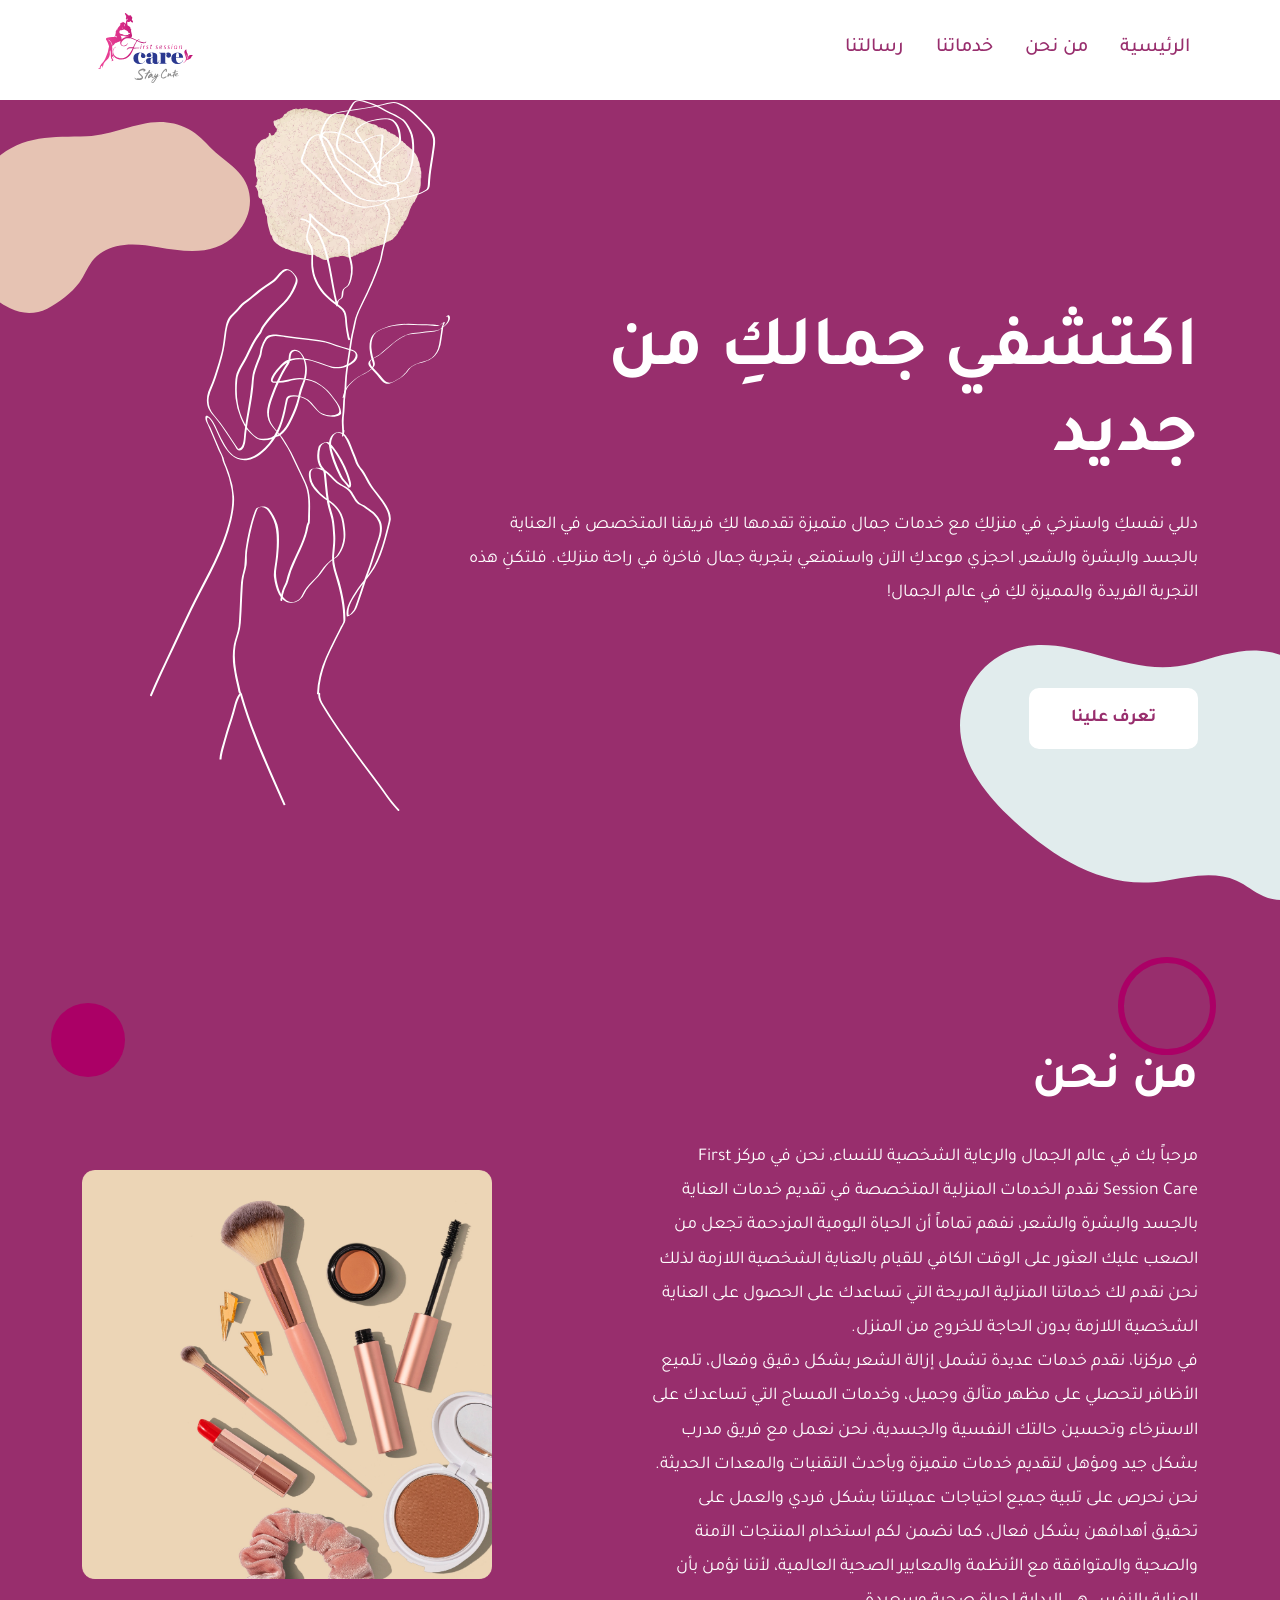
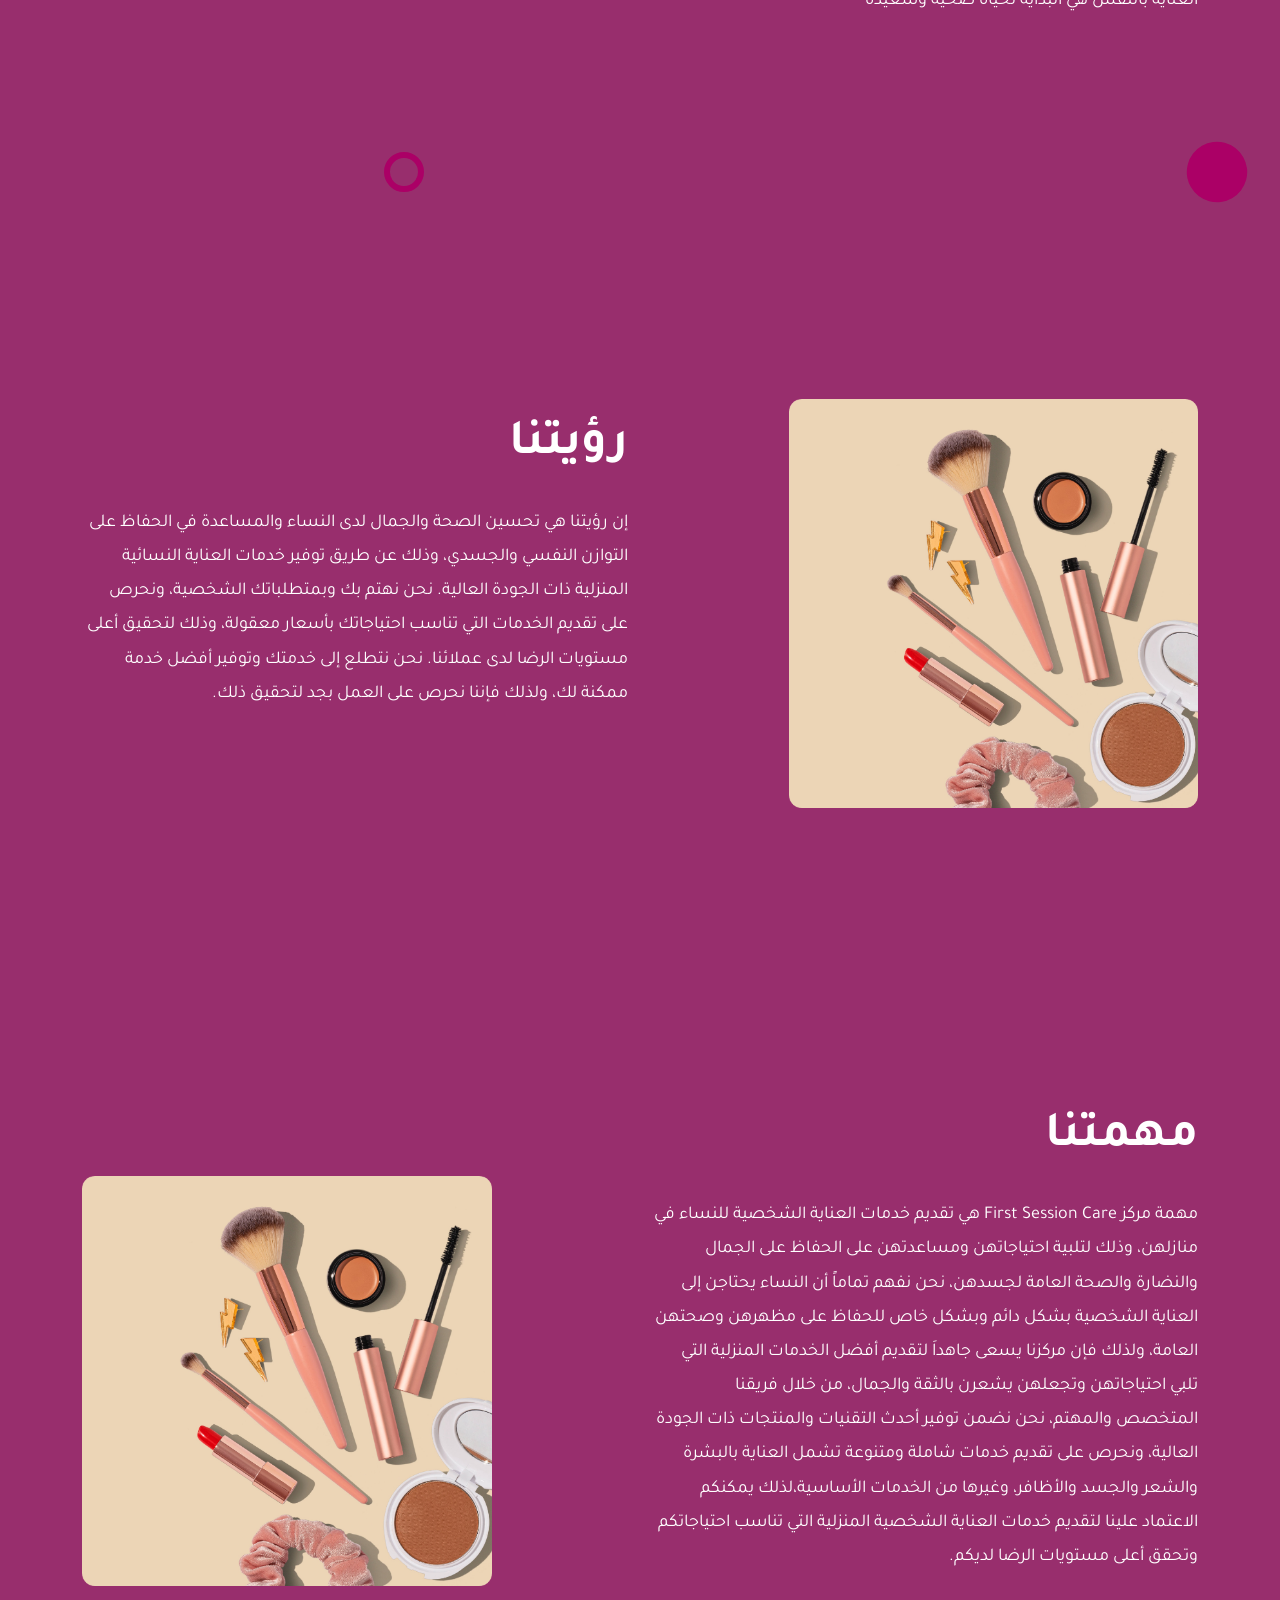
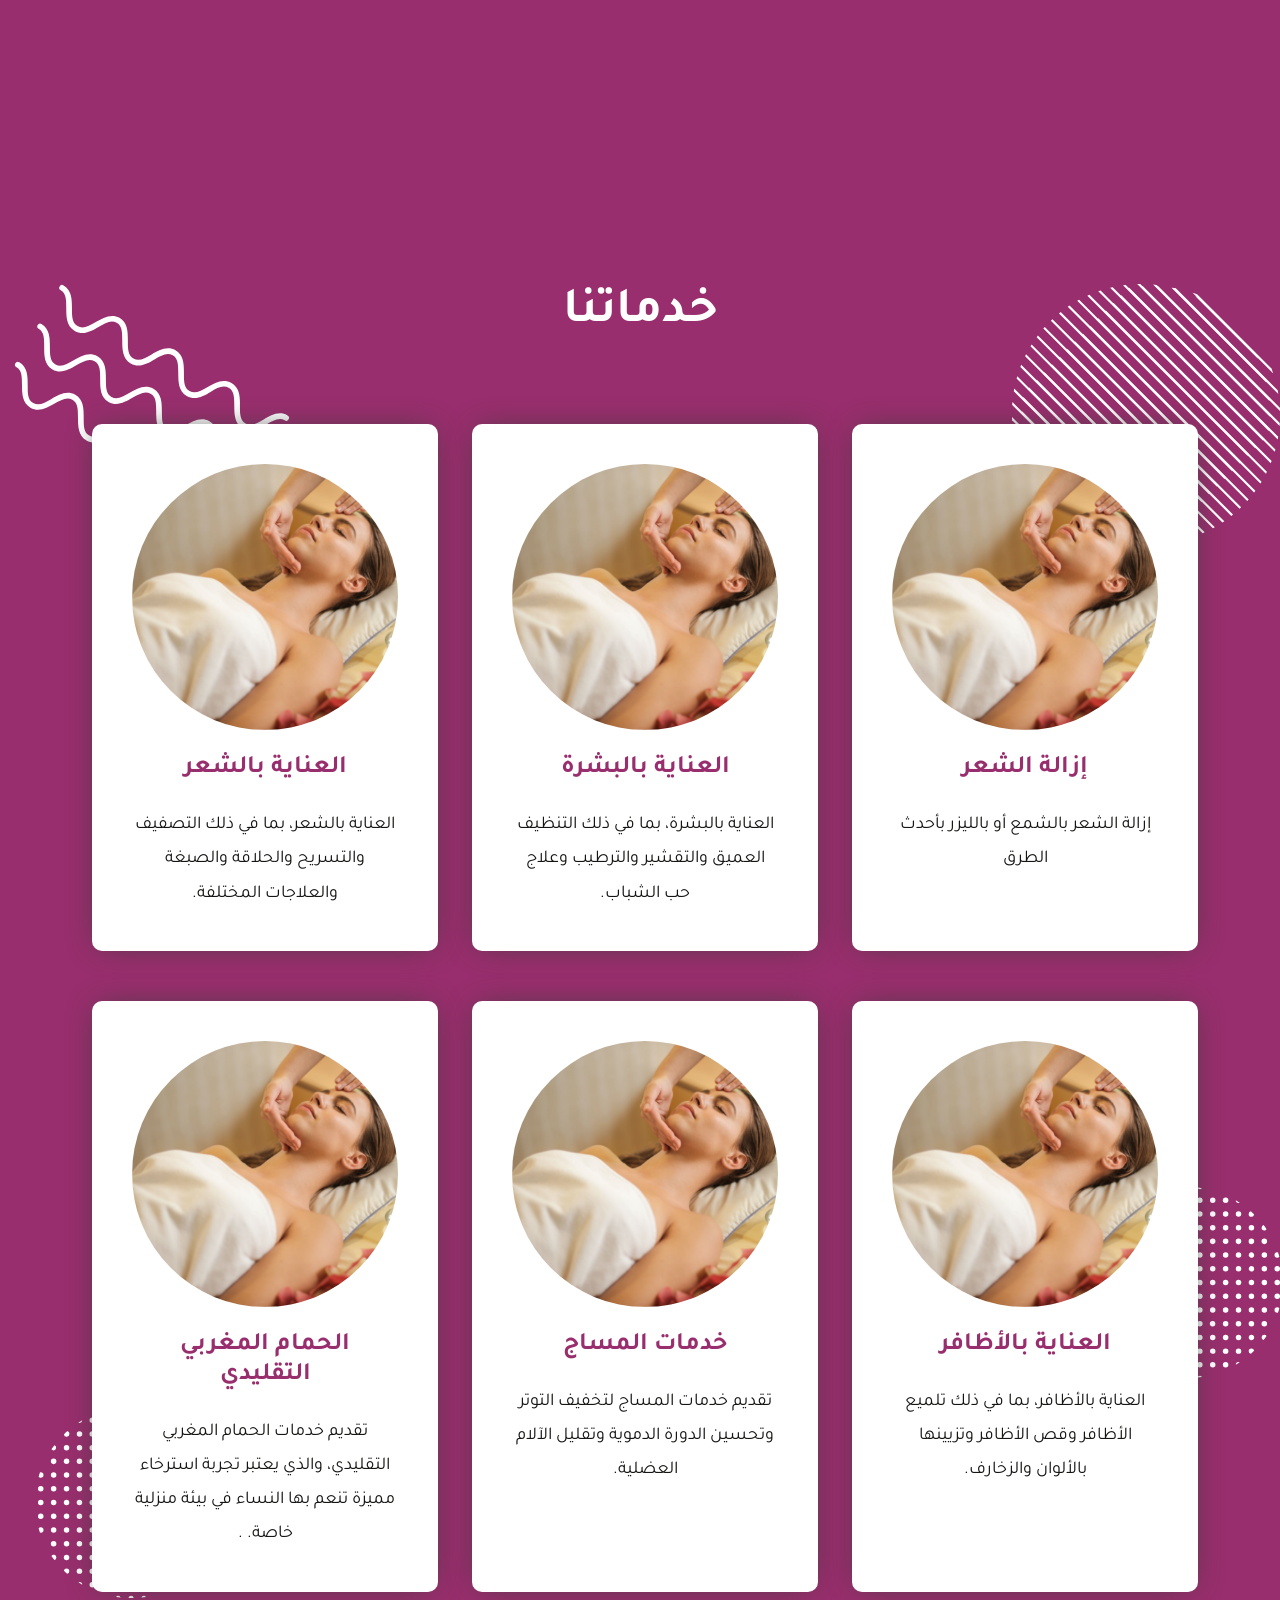
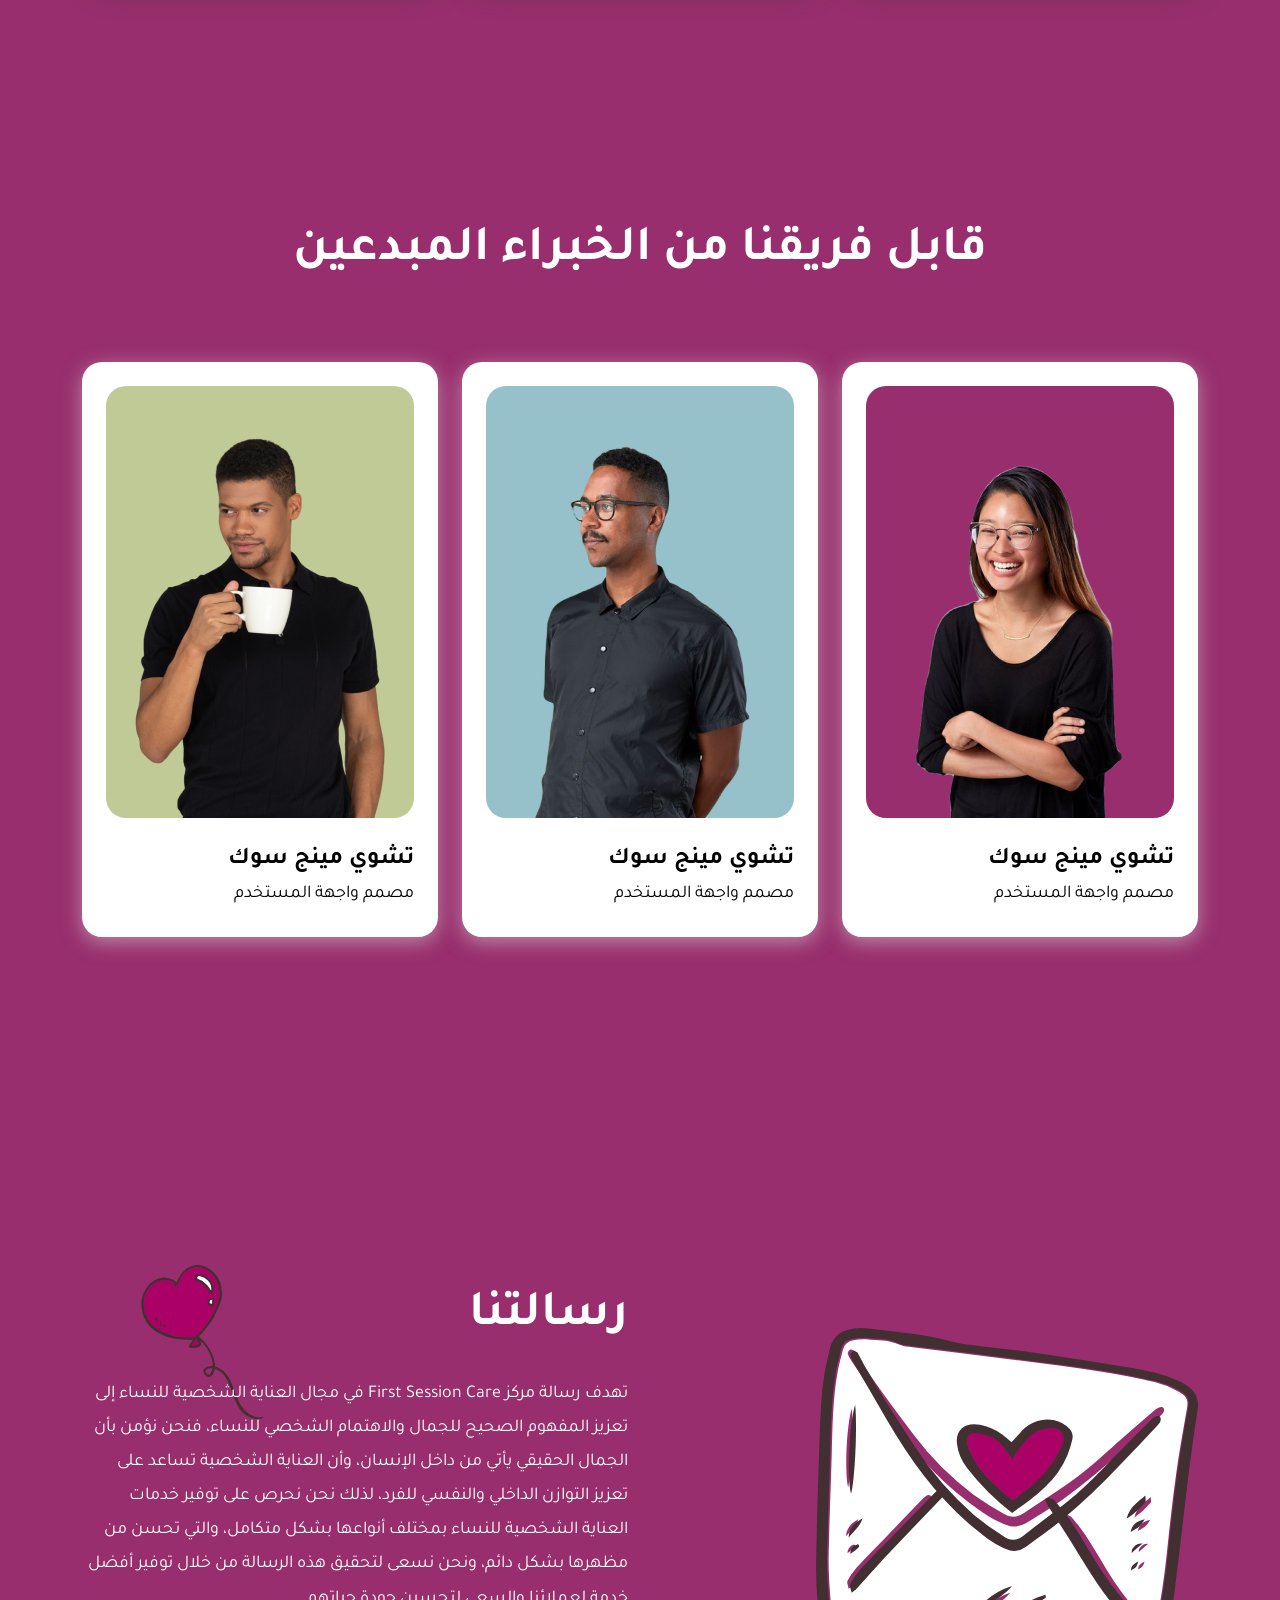
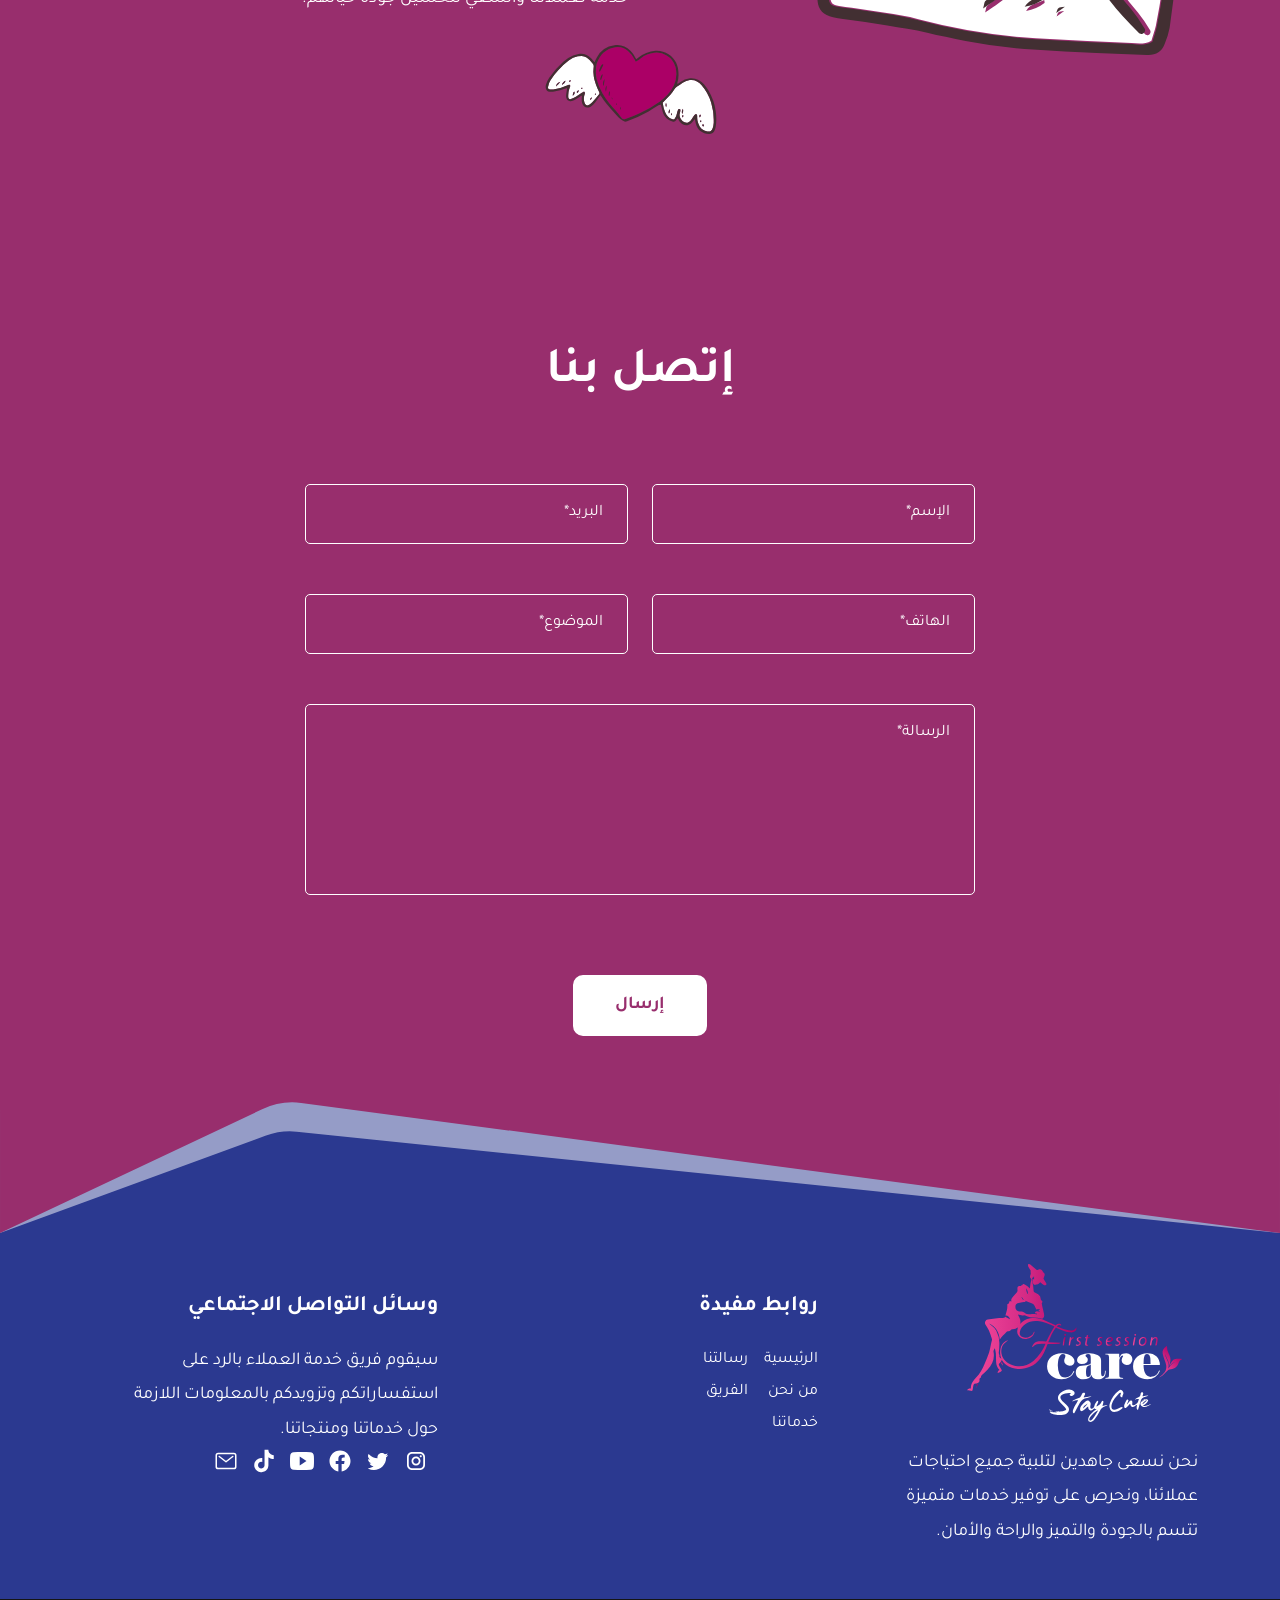
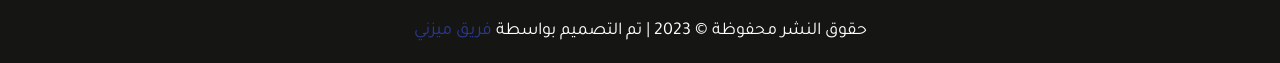
==== index.html @ 95b6c257 "" ====
<!DOCTYPE html>
<html lang="ar" dir="rtl">

<head>
  <meta charset="UTF-8">
  <meta http-equiv="X-UA-Compatible" content="IE=edge">
  <meta name="viewport" content="width=device-width, initial-scale=1.0">
  <title>First Session Care </title>
  <meta name="description" content="مرحباً بك في عالم الجمال والرعاية الشخصية للنساء، نحن في مركز   First Session Care نقدم الخدمات المنزلية المتخصصة في تقديم خدمات العناية بالجسد والبشرة والشعر، نفهم تماماً أن الحياة اليومية المزدحمة تجعل من الصعب عليك العثور على الوقت الكافي للقيام بالعناية الشخصية اللازمة لذلك نحن نقدم لك خدماتنا المنزلية المريحة التي تساعدك على الحصول على العناية الشخصية اللازمة بدون الحاجة للخروج من المنزل.
">
  <!-- Site Icon -->
  <link rel="shortcut icon" href="../images/logo/logo.svg" type="image/x-icon">
  <!-- Fonts -->
  <link href="https://fonts.googleapis.com/css2?family=Tajawal&display=swap" rel="stylesheet">

  <!-- *****Css Files***** -->
  <!-- Bootstrap -->
  <link rel="stylesheet" href="/css/bootstrap/bootstrap.rtl.min.css">
  <!-- Swiper  -->
  <link rel="stylesheet" href="/css/swiper-bundle.min.css">
  <!-- Animate CSS -->
  <link rel="stylesheet" href="/css/animate.min.css">
  <!-- Main Style -->
  <link rel="stylesheet" href="/css/style.css">

  <!-- *****Js Files***** -->

  <!-- Jquery -->
  <script defer src="/js/jquery.min.js"></script>
  <!-- Bootstrap -->
  <script defer src="/js/bootstrap.min.js"></script>
  <!-- Swiper Js -->
  <script defer src="/js/swiper-bundle.min.js"></script>
  <!-- Smoth Scroll -->
  <script defer src="/js/smoth-scroll.min.js"></script>
  <!-- ANM JS -->
  <script script defer src="/js/anm.min.js"></script>
  <!-- Wow Js -->
  <script src="/js/wow.min.js"></script>
  <!-- Main Script -->
  <script defer src="/js/main.js"></script>
</head>

<body data-anm=".anm" class="loader-avtive">

  <!-- Start Loader -->
  <div class="loader-wrapper">
    <div class="loader">
      <div class="dot"></div>
      <div class="dot"></div>
      <div class="dot"></div>
      <div class="dot"></div>
      <div class="dot"></div>
    </div>
  </div>
  <!-- End Loader -->

  <!-- Start Header -->
  <header class="d-none d-md-block">
    <nav class="navbar navbar-expand-md">
      <div class="container flex-row-reverse">
        <a class="navbar-brand" href="/">
          <img src="/images/logo/full-logo.svg" alt="logo" class="d-none d-lg-block">
          <img src="/images/logo/full-logo.svg" alt="logo" class="d-block d-lg-none">
        </a>
        <button class="navbar-toggler menu" type="button" data-bs-toggle="collapse" data-bs-target="#navbarNav"
          aria-controls="navbarNav" aria-expanded="false" aria-label="Toggle navigation"
          onclick="this.classList.toggle('opened');this.setAttribute('aria-expanded', this.classList.contains('opened'))"
          aria-label="Main Menu">
          <svg width="40" viewBox="0 0 100 100">
            <path class="line line1"
              d="M 20,29.000046 H 80.000231 C 80.000231,29.000046 94.498839,28.817352 94.532987,66.711331 94.543142,77.980673 90.966081,81.670246 85.259173,81.668997 79.552261,81.667751 75.000211,74.999942 75.000211,74.999942 L 25.000021,25.000058" />
            <path class="line line2" d="M 20,50 H 80" />
            <path class="line line3"
              d="M 20,70.999954 H 80.000231 C 80.000231,70.999954 94.498839,71.182648 94.532987,33.288669 94.543142,22.019327 90.966081,18.329754 85.259173,18.331003 79.552261,18.332249 75.000211,25.000058 75.000211,25.000058 L 25.000021,74.999942" />
          </svg>
        </button>
        <div class="collapse navbar-collapse justify-content-start" id="navbarNav">
          <ul class="navbar-nav gap-3">
            <li class="nav-item">
              <a class="nav-link" href="#hero">الرئيسية</a>
            </li>
            <li class="nav-item">
              <a class="nav-link" href="#about-us">من نحن</a>
            </li>
            <li class="nav-item">
              <a class="nav-link" href="#our-services">خدماتنا</a>
            </li>
            <li class="nav-item">
              <a class="nav-link" href="#our-message">رسالتنا</a>
            </li>
          </ul>
        </div>
      </div>
    </nav>
  </header>
  <!-- End Header -->

  <div class="container d-block d-md-none">
    <div class="mobile-header bg-white text-center">
      <img src="/images/logo/full-logo.svg" alt="logo" class="">
    </div>
  </div>

  <!-- Start Hero Section -->
  <section class="home" id="home">
    <img src="./images/shape-1.svg" alt="circle" class="circle circle-1 wow animate animate__zoomIn">
    <img src="./images/shape-2.svg" alt="circle" class="circle circle-2 wow animate animate__zoomIn delay-5">
    <div class="container">
      <div class="row align-items-center justify-content-between">
        <div class="col-12 col-lg-8 content-col">
          <h1 class="mb-4 text-center text-lg-start wow animate animate__fadeInUp delay-10">
            اكتشفي جمالكِ من جديد
          </h1>
          <div class="overflow-hidden wow animate animate__fadeInUp delay-11">

            <p class="text-center text-lg-start text-white">دللي نفسكِ واسترخي في منزلكِ مع خدمات جمال متميزة تقدمها لكِ
              فريقنا المتخصص في العناية بالجسد والبشرة والشعر, احجزي موعدكِ الآن
              واستمتعي بتجربة
              جمال فاخرة في راحة منزلكِ. فلتكنِ هذه التجربة الفريدة والمميزة لكِ في عالم الجمال!
            </p>
          </div>
          <div
            class="home-buttons mt-5 d-flex align-items-center justify-content-center justify-content-lg-start overflow-hidden">
            <a href="#about-us" class="button">تعرف علينا</a>

          </div>
        </div>
        <div class="col p-0">
          <img src="./images/shape-3.svg" alt="Hand with donuts"
            class="hero-img wow animate animate__fadeInLeft delay-17">
        </div>
      </div>
    </div>
  </section>
  <!-- End Hero Section -->

  <!-- Start About Section -->
  <section class="about-us" id="about-us">
    <div class="circles d-none d-lg-block">
      <img src="/images/shapes/circles/01.svg" alt="Circle" class="one">
      <img src="/images/shapes/circles/02.svg" alt="Circle" class="two">
      <img src="/images/shapes/circles/03.svg" alt="Circle" class="three">
      <img src="/images/shapes/circles/04.svg" alt="Circle" class="four">
    </div>
    <div class="container">
      <div class="row align-items-center">
        <div class="col-12 col-lg-6">
          <div class="section-heading">
            <h2 class="wow animate animate__fadeInDown">من نحن</h2>
            <p class="wow animate animate__fadeInUp">مرحباً بك في عالم الجمال والرعاية الشخصية للنساء، نحن في مركز First
              Session Care نقدم الخدمات المنزلية المتخصصة في تقديم
              خدمات العناية بالجسد والبشرة والشعر، نفهم تماماً أن الحياة اليومية المزدحمة تجعل من الصعب عليك العثور على
              الوقت الكافي
              للقيام بالعناية الشخصية اللازمة لذلك نحن نقدم لك خدماتنا المنزلية المريحة التي تساعدك على الحصول على
              العناية الشخصية
              اللازمة بدون الحاجة للخروج من المنزل.</p>
            <p class="wow animate animate__fadeInUp">في مركزنا، نقدم خدمات عديدة تشمل إزالة الشعر بشكل دقيق وفعال، تلميع
              الأظافر لتحصلي على مظهر متألق وجميل،
              وخدمات المساج
              التي تساعدك على الاسترخاء وتحسين حالتك النفسية والجسدية، نحن نعمل مع فريق مدرب بشكل جيد ومؤهل لتقديم خدمات
              متميزة وبأحدث
              التقنيات والمعدات الحديثة.
            </p>
            <p class="wow animate animate__fadeInUp">نحن نحرص على تلبية جميع احتياجات عميلاتنا بشكل فردي والعمل على
              تحقيق أهدافهن بشكل فعال، كما نضمن لكم
              استخدام المنتجات
              الآمنة والصحية والمتوافقة مع الأنظمة والمعايير الصحية العالمية، لأننا نؤمن بأن العناية بالنفس هي البداية
              لحياة صحية
              وسعيدة
            </p>
          </div>
        </div>
        <div class="col-12 col-lg-6 text-center text-lg-end">
          <img src="/images/about.png" alt="About Image" class="wow animate animate__fadeInLeft">
        </div>
      </div>
    </div>
  </section>
  <!-- End About Section -->

  <!-- Start Our Vision Section -->
  <section class="vision" id="vision">
    <div class="container">
      <div class="row align-items-center flex-column-reverse flex-lg-row">
        <div class="col-12 col-lg-6 text-center text-lg-start">
          <img src="/images/about.png" alt="About Image" class="wow animate animate__fadeInRight">
        </div>
        <div class="col-12 col-lg-6">
          <div class="section-heading">
            <h2 class="wow animate animate__fadeInDown">رؤيتنا</h2>
            <p class="wow animate animate__fadeInUp">إن رؤيتنا هي تحسين الصحة والجمال لدى النساء والمساعدة في الحفاظ على
              التوازن النفسي والجسدي، وذلك عن طريق توفير خدمات
              العناية النسائية المنزلية ذات الجودة العالية.
              نحن نهتم بك وبمتطلباتك الشخصية، ونحرص على تقديم الخدمات التي تناسب احتياجاتك بأسعار معقولة، وذلك لتحقيق
              أعلى مستويات
              الرضا لدى عملائنا.
              نحن نتطلع إلى خدمتك وتوفير أفضل خدمة ممكنة لك، ولذلك فإننا نحرص على العمل بجد لتحقيق ذلك.
            </p>
          </div>
        </div>
      </div>
    </div>
  </section>
  <!-- End Our Vision Section -->

  <!-- Start Our Mision Section -->
  <section class="mision" id="mision">
    <div class="container">
      <div class="row align-items-center">
        <div class="col-12 col-lg-6">
          <div class="section-heading">
            <h2 class="wow animate animate__fadeInDown">مهمتنا</h2>
            <p class="wow animate animate__fadeInUp">مهمة مركز First Session Care هي تقديم خدمات العناية الشخصية للنساء
              في منازلهن، وذلك لتلبية احتياجاتهن ومساعدتهن على
              الحفاظ على الجمال والنضارة والصحة العامة لجسدهن، نحن نفهم تماماً أن النساء يحتاجن إلى العناية الشخصية بشكل
              دائم وبشكل
              خاص للحفاظ على مظهرهن وصحتهن العامة، ولذلك فإن مركزنا يسعى جاهداَ لتقديم أفضل الخدمات المنزلية التي تلبي
              احتياجاتهن
              وتجعلهن يشعرن بالثقة والجمال، من خلال فريقنا المتخصص والمهتم، نحن نضمن توفير أحدث التقنيات والمنتجات ذات
              الجودة العالية،
              ونحرص على تقديم خدمات شاملة ومتنوعة تشمل العناية بالبشرة والشعر والجسد والأظافر، وغيرها من الخدمات
              الأساسية،لذلك يمكنكم
              الاعتماد علينا لتقديم خدمات العناية الشخصية المنزلية التي تناسب احتياجاتكم وتحقق أعلى مستويات الرضا لديكم.
            </p>
          </div>
        </div>
        <div class="col-12 col-lg-6 text-center text-lg-end">
          <img src="/images/about.png" alt="About Image" class="wow animate animate__fadeInLeft">
        </div>
      </div>
    </div>
  </section>
  <!-- End Our Mision Section -->

  <!-- Start Our Services Section -->
  <section class="our-services" id="our-services">
    <div class="shapes d-none d-lg-block">
      <img src="/images/shapes/circle-lins.svg" alt="Shape" class="circle-lins-01 anm" data-speed-x="30"
        data-speed-y="-40" data-speed-scale="0" data-speed-rotate="-50" data-speed-opacity="0">
      <img src="/images/shapes/waves.svg" alt="Shape" class="waves anm" data-speed-x="30" data-speed-y="-40"
        data-speed-scale="0" data-speed-rotate="-50" data-speed-opacity="0">
      <img src="/images/shapes/circle-circle.svg" alt="Shape" class="circle-circle-01 anm" data-speed-x="30"
        data-speed-y="-40" data-speed-scale="0" data-speed-rotate="-50" data-speed-opacity="0">
      <img src="/images/shapes/circle-circle.svg" alt="Shape" class="circle-circle-02 anm" data-speed-x="30"
        data-speed-y="-40" data-speed-scale="0" data-speed-rotate="-50" data-speed-opacity="0">
    </div>
    <div class="container">
      <div class="section-heading text-center">
        <h2 class="wow animate animate__fadeInUp">خدماتنا</h2>
      </div>
      <div class="row">
        <div class="col-12 col-md-6 col-lg-4">
          <!-- Start Service Card -->
          <div class="service-card wow animate animate__fadeInRight">
            <div class="card-image"><img src="/images/service.png" alt="Service"></div>
            <div class="card-content">
              <h3 class="card-heading text-center mt-4">إزالة الشعر</h3>
              <p class="card-desc text-center mt-4">إزالة الشعر بالشمع أو بالليزر بأحدث الطرق</p>
            </div>
          </div>
          <!-- End Service Card -->
        </div>
        <div class="col-12 col-md-6 col-lg-4">
          <!-- Start Service Card -->
          <div class="service-card wow animate animate__fadeInUp">
            <div class="card-image"><img src="/images/service.png" alt="Service"></div>
            <div class="card-content">
              <h3 class="card-heading text-center mt-4">العناية بالبشرة</h3>
              <p class="card-desc text-center mt-4">العناية بالبشرة، بما في ذلك التنظيف العميق والتقشير والترطيب وعلاج
                حب الشباب.</p>
            </div>
          </div>
          <!-- End Service Card -->
        </div>
        <div class="col-12 col-md-6 col-lg-4 ">
          <!-- Start Service Card -->
          <div class="service-card wow animate animate__fadeInLeft">
            <div class="card-image"><img src="/images/service.png" alt="Service"></div>
            <div class="card-content">
              <h3 class="card-heading text-center mt-4">العناية بالشعر</h3>
              <p class="card-desc text-center mt-4">العناية بالشعر، بما في ذلك التصفيف والتسريح والحلاقة والصبغة
                والعلاجات المختلفة.
              </p>

            </div>
          </div>
          <!-- End Service Card -->
        </div>
        <div class="col-12 col-md-6 col-lg-4">
          <!-- Start Service Card -->
          <div class="service-card wow animate animate__fadeInRight">
            <div class="card-image"><img src="/images/service.png" alt="Service"></div>
            <div class="card-content">
              <h3 class="card-heading text-center mt-4">العناية بالأظافر</h3>
              <p class="card-desc text-center mt-4">العناية بالأظافر، بما في ذلك تلميع الأظافر وقص الأظافر وتزيينها
                بالألوان والزخارف.
              </p>

            </div>
          </div>
          <!-- End Service Card -->
        </div>
        <div class="col-12 col-md-6 col-lg-4">
          <!-- Start Service Card -->
          <div class="service-card wow animate animate__fadeInUp">
            <div class="card-image"><img src="/images/service.png" alt="Service"></div>
            <div class="card-content">
              <h3 class="card-heading text-center mt-4">خدمات المساج</h3>
              <p class="card-desc text-center mt-4">تقديم خدمات المساج لتخفيف التوتر وتحسين الدورة الدموية وتقليل الآلام
                العضلية.</p>
            </div>
          </div>
          <!-- End Service Card -->
        </div>
        <div class="col-12 col-md-6 col-lg-4">
          <!-- Start Service Card -->
          <div class="service-card wow animate animate__fadeInLeft">
            <div class="card-image"><img src="/images/service.png" alt="Service"></div>
            <div class="card-content">
              <h3 class="card-heading text-center mt-4">الحمام المغربي التقليدي</h3>
              <p class="card-desc text-center mt-4">تقديم خدمات الحمام المغربي التقليدي، والذي يعتبر تجربة استرخاء مميزة
                تنعم بها النساء في بيئة منزلية خاصة.
                .</p>
            </div>
          </div>
          <!-- End Service Card -->
        </div>
      </div>
    </div>
  </section>
  <!-- End Our Services Section -->

  <!-- Start Team Section -->
  <section class="team" id="team">
    <div class="container">
      <div class="section-heading">
        <h2 class="wow animate animate__fadeInDown text-center">
          قابل فريقنا من الخبراء المبدعين
        </h2>

      </div>

      <div class="row">

        <div class="col-12 col-lg-4 mb-5 mb-lg-0 wow animate animate__slideInLeft">
          <div class="team-card">
            <div class="team-photo-wrapper">
              <img src="/images/team/team-01.png" loading="lazy" alt="Photo" />
            </div>
            <div class="team-card-content">
              <div>
                <h3 class="team-name">تشوي مينج سوك</h3>
                <div class="team-role">مصمم واجهة المستخدم</div>
              </div>
              <div class="social-icons">
                <a href="#" target="_blank" class="social-icon-wrap w-inline-block">
                  <img src="/images/social-icons/instagram.svg" loading="lazy" alt="Instagram" />
                </a>
                <a href="#" target="_blank" class="social-icon-wrap w-inline-block">
                  <img src="/images/social-icons/twitter.svg" loading="lazy" alt="Twitter" />
                </a>
              </div>
            </div>
          </div>
        </div>
        <div class="col-12 col-lg-4 mb-5 mb-lg-0 wow animate animate__slideInLeft">
          <div class="team-card">
            <div class="team-photo-wrapper blue">
              <img src="/images/team/team-02.png" loading="lazy" alt="Photo" />
            </div>
            <div class="team-card-content">
              <div>
                <h3 class="team-name">تشوي مينج سوك</h3>
                <div class="team-role">مصمم واجهة المستخدم</div>
              </div>
              <div class="social-icons">
                <a href="#" target="_blank" class="social-icon-wrap w-inline-block">
                  <img src="/images/social-icons/instagram.svg" loading="lazy" alt="Instagram" />
                </a>
                <a href="#" target="_blank" class="social-icon-wrap w-inline-block">
                  <img src="/images/social-icons/twitter.svg" loading="lazy" alt="Twitter" />
                </a>
              </div>
            </div>
          </div>
        </div>
        <div class="col-12 col-lg-4 mb-5 mb-lg-0 wow animate animate__slideInLeft">
          <div class="team-card">
            <div class="team-photo-wrapper oil">
              <img src="/images/team/team-03.png" loading="lazy" alt="Photo" />
            </div>
            <div class="team-card-content">
              <div>
                <h3 class="team-name">تشوي مينج سوك</h3>
                <div class="team-role">مصمم واجهة المستخدم</div>
              </div>
              <div class="social-icons">
                <a href="#" target="_blank" class="social-icon-wrap w-inline-block">
                  <img src="/images/social-icons/instagram.svg" loading="lazy" alt="Instagram" />
                </a>
                <a href="#" target="_blank" class="social-icon-wrap w-inline-block">
                  <img src="/images/social-icons/twitter.svg" loading="lazy" alt="Twitter" />
                </a>
              </div>
            </div>
          </div>
        </div>
      </div>
    </div>
    </div>
  </section>
  <!-- End Team Section -->



  <!-- Start Our Message Section -->
  <section class="our-message" id="our-message">
    <div class="shapes d-none d-lg-block">
      <img src="/images/our-message/heart-1.svg" alt="Heart" class="heart-01 anm" data-speed-x="-30" data-speed-y="40"
        data-speed-scale="0" data-speed-rotate="-50" data-speed-opacity="0">
      <img src="/images/our-message/heart-2.svg" alt="Heart" class="heart-02 anm" data-speed-x="-30" data-speed-y="40"
        data-speed-scale="0" data-speed-rotate="-50" data-speed-opacity="0">
    </div>
    <div class="container">
      <div class="row align-items-center flex-column-reverse flex-lg-row">
        <div class="col-12 col-lg-6 message text-center text-lg-start">
          <img src="/images/our-message/message.svg" alt="Message" class="wow animate animate__flash">
        </div>
        <div class="col-12 col-lg-6 text-center text-lg-start">
          <div class="section-heading">
            <h2 class="wow animate animate__fadeInDown">رسالتنا</h2>
            <p class="wow animate animate__fadeInUp">تهدف رسالة مركز First Session Care في مجال العناية الشخصية للنساء
              إلى تعزيز المفهوم الصحيح للجمال والاهتمام الشخصي
              للنساء، فنحن نؤمن بأن الجمال الحقيقي يأتي من داخل الإنسان، وأن العناية الشخصية تساعد على تعزيز التوازن
              الداخلي والنفسي
              للفرد، لذلك نحن نحرص على توفير خدمات العناية الشخصية للنساء بمختلف أنواعها بشكل متكامل، والتي تحسن من
              مظهرها بشكل دائم،
              ونحن نسعى لتحقيق هذه الرسالة من خلال توفير أفضل خدمة لعملائنا والسعي لتحسين جودة حياتهم.
            </p>
          </div>
        </div>
      </div>
    </div>
  </section>
  <!-- End Our Message Section -->


  <!-- Start Contact Us  -->
  <section class="contact-us py-5" id="contact-us">

    <div class="container">
      <div class="section-heading text-center">
        <h2>إتصل بنا</h2>
      </div>
      <form class="px-0 mx-auto" action="mail.php" method="POST">
        <div class="row">
          <div class="col-12 col-lg-6 wow animate animate__fadeInUp animation-delay-1">
            <div class="floating-label-group">
              <input type="text" name="full_name" id="full_name" class="form-control" required />
              <label class="floating-label" for="full_name">الإسم*</label>
            </div>
          </div>
          <div class="col-12 col-lg-6 wow animate animate__fadeInUp animation-delay-2">
            <div class="floating-label-group">
              <input type="text" name="email" id="email" class="form-control" required />
              <label class="floating-label" for="email">البريد*</label>
            </div>
          </div>
          <div class="col-12 col-lg-6 wow animate animate__fadeInUp animation-delay-3">
            <div class="floating-label-group">
              <input type="text" name="tel" id="tel" class="form-control" required />
              <label class="floating-label" for="tel">الهاتف*</label>
            </div>
          </div>
          <div class="col-12 col-lg-6 wow animate animate__fadeInUp animation-delay-4">
            <div class="floating-label-group">
              <input type="text" name="subject" id="subject" class="form-control" required />
              <label class="floating-label" for="subject">الموضوع*</label>
            </div>
          </div>
          <div class="col-12 wow animate animate__fadeInUp animation-delay-5">
            <div class="floating-label-group is-floating-label">
              <div class="is-floating-label">
                <label for="form_message" class="floating-label">الرسالة*</label>
                <textarea name="form_message" id="form_message" cols="30" rows="7" class="form-control max-length"
                  maxlength="400" required></textarea>
              </div>
            </div>
          </div>
          <div class="col-12 text-center wow animate animate__fadeInUp animation-delay-6">
            <button type="submit" class="button">إرسال</button>
          </div>
        </div>
      </form>
    </div>
  </section>
  <!-- End Contact Us -->

  <!-- Start Footer -->
  <footer id="footer">
    <div class="footer-shape position-relative d-none d-lg-block">
      <img src="/images/footer-top.svg" alt="Footer Shape" class="position-absolute">
    </div>
    <div class="container">
      <div class="row">
        <div class="col-12 col-lg-4">
          <div class="me-5">
            <div class="logo">
              <img src="/images/logo/footer-logo.svg " alt="Logo" class="w-75">
            </div>
            <p class="mt-4">نحن نسعى جاهدين لتلبية جميع احتياجات عملائنا، ونحرص على توفير خدمات متميزة تتسم بالجودة
              والتميز والراحة والأمان.
            </p>
          </div>
        </div>
        <div class="col-12 col-lg-4">
          <div class="me-5">
            <h3 class="mb-4">روابط مفيدة</h3>
            <div class="d-flex flex-row gap-3">
              <ul>
                <li>
                  <a href="#hero">
                    الرئيسية
                  </a>
                </li>
                <li>
                  <a href="#about-us">
                    من نحن
                  </a>
                </li>
                <li>
                  <a href="#our-services">
                    خدماتنا
                  </a>
                </li>
              </ul>
              <ul>
                <li>
                  <a href="#our-message">
                    رسالتنا
                  </a>
                </li>
                <li>
                  <a href="#team">
                    الفريق
                  </a>
                </li>
              </ul>
            </div>
          </div>
        </div>
        <div class="col-12 col-lg-4">
          <div class="me-5">
            <h3 class="mb-4">وسائل التواصل الاجتماعي</h3>
            <p>سيقوم فريق خدمة العملاء بالرد على استفساراتكم وتزويدكم بالمعلومات اللازمة حول خدماتنا ومنتجاتنا.</p>
            <ul class="social-media">
              <li>
                <a href="https://www.instagram.com/firstsessioncare.sa ">
                  <svg width="24" height="24" viewBox="0 0 24 24" fill="none" xmlns="http:/www.w3.org/2000/svg">
                    <path fill="#fff" fill-rule="evenodd" clip-rule="evenodd"
                      d="M16 3H8C5.23858 3 3 5.23858 3 8V16C3 18.7614 5.23858 21 8 21H16C18.7614 21 21 18.7614 21 16V8C21 5.23858 18.7614 3 16 3ZM19.25 16C19.2445 17.7926 17.7926 19.2445 16 19.25H8C6.20735 19.2445 4.75549 17.7926 4.75 16V8C4.75549 6.20735 6.20735 4.75549 8 4.75H16C17.7926 4.75549 19.2445 6.20735 19.25 8V16ZM16.75 8.25C17.3023 8.25 17.75 7.80228 17.75 7.25C17.75 6.69772 17.3023 6.25 16.75 6.25C16.1977 6.25 15.75 6.69772 15.75 7.25C15.75 7.80228 16.1977 8.25 16.75 8.25ZM12 7.5C9.51472 7.5 7.5 9.51472 7.5 12C7.5 14.4853 9.51472 16.5 12 16.5C14.4853 16.5 16.5 14.4853 16.5 12C16.5027 10.8057 16.0294 9.65957 15.1849 8.81508C14.3404 7.97059 13.1943 7.49734 12 7.5ZM9.25 12C9.25 13.5188 10.4812 14.75 12 14.75C13.5188 14.75 14.75 13.5188 14.75 12C14.75 10.4812 13.5188 9.25 12 9.25C10.4812 9.25 9.25 10.4812 9.25 12Z"
                      fill="#767676" />
                  </svg>

                </a>
                <a href="https://twitter.com/firstsession_sa">
                  <svg width="24" height="24" viewBox="0 0 24 24" fill="none" xmlns="http:/www.w3.org/2000/svg">
                    <path fill="#fff"
                      d="M21.97 6.46378C21.454 7.15213 20.8302 7.75258 20.1228 8.24195C20.1228 8.42177 20.1228 8.60158 20.1228 8.79139C20.1285 12.0568 18.8241 15.1879 16.5022 17.4828C14.1802 19.7777 11.0349 21.0443 7.77138 20.9988C5.88465 21.0051 4.02208 20.5743 2.32957 19.7401C2.23831 19.7003 2.17945 19.61 2.17979 19.5103V19.4005C2.17979 19.257 2.29603 19.1407 2.4394 19.1407C4.29402 19.0796 6.08246 18.4366 7.55171 17.3026C5.87303 17.2688 4.36265 16.2744 3.66756 14.7453C3.63245 14.6617 3.64338 14.5659 3.6964 14.4925C3.74943 14.419 3.83688 14.3785 3.92717 14.3856C4.43735 14.4369 4.95264 14.3894 5.44488 14.2458C3.59176 13.8611 2.19934 12.3227 2.00006 10.4397C1.99298 10.3494 2.03346 10.2619 2.10688 10.2088C2.1803 10.1558 2.27604 10.1448 2.35952 10.18C2.85682 10.3994 3.39365 10.515 3.93715 10.5196C2.31337 9.45384 1.61201 7.42672 2.22972 5.58469C2.29348 5.4057 2.44667 5.27347 2.63299 5.2366C2.81931 5.19972 3.01128 5.26365 3.13835 5.40487C5.32954 7.73695 8.34026 9.12662 11.5357 9.28088C11.4539 8.95427 11.4136 8.61862 11.4159 8.28191C11.4458 6.51636 12.5382 4.94357 14.1817 4.29986C15.8252 3.65615 17.6946 4.06893 18.9146 5.34494C19.7463 5.18651 20.5502 4.90716 21.301 4.51579C21.356 4.48145 21.4258 4.48145 21.4808 4.51579C21.5151 4.57081 21.5151 4.64058 21.4808 4.6956C21.1171 5.52835 20.5028 6.2268 19.7234 6.69355C20.4059 6.6144 21.0764 6.45341 21.7204 6.21404C21.7746 6.17713 21.8459 6.17713 21.9001 6.21404C21.9455 6.23482 21.9795 6.27457 21.993 6.32269C22.0064 6.37081 21.998 6.42242 21.97 6.46378Z"
                      fill="#767676" />
                  </svg>

                </a>
                <a href="https://www.facebook.com/firstsessioncare.sa">
                  <svg width="24" height="24" xmlns="http://www.w3.org/2000/svg" class="ionicon" viewBox="0 0 512 512">
                    <title>Logo Facebook</title>
                    <path fill="#fff"
                      d="M480 257.35c0-123.7-100.3-224-224-224s-224 100.3-224 224c0 111.8 81.9 204.47 189 221.29V322.12h-56.89v-64.77H221V208c0-56.13 33.45-87.16 84.61-87.16 24.51 0 50.15 4.38 50.15 4.38v55.13H327.5c-27.81 0-36.51 17.26-36.51 35v42h62.12l-9.92 64.77H291v156.54c107.1-16.81 189-109.48 189-221.31z"
                      fill-rule="evenodd" />
                  </svg>
                </a>

                <a href="https://www.youtube.com/@firstsessioncaresa">
                  <svg width="24" height="24" xmlns="http://www.w3.org/2000/svg" class="ionicon" viewBox="0 0 512 512">
                    <title>Logo Youtube</title>
                    <path fill="#fff"
                      d="M508.64 148.79c0-45-33.1-81.2-74-81.2C379.24 65 322.74 64 265 64h-18c-57.6 0-114.2 1-169.6 3.6C36.6 67.6 3.5 104 3.5 149 1 184.59-.06 220.19 0 255.79q-.15 53.4 3.4 106.9c0 45 33.1 81.5 73.9 81.5 58.2 2.7 117.9 3.9 178.6 3.8q91.2.3 178.6-3.8c40.9 0 74-36.5 74-81.5 2.4-35.7 3.5-71.3 3.4-107q.34-53.4-3.26-106.9zM207 353.89v-196.5l145 98.2z" />
                  </svg>

                </a>

                <a href="https://www.tiktok.com/@firstsessioncare.sa">
                  <svg width="24" height="24" xmlns="http://www.w3.org/2000/svg" class="ionicon" viewBox="0 0 512 512">
                    <title>Logo Tiktok</title>
                    <path fill="#fff"
                      d="M412.19 118.66a109.27 109.27 0 01-9.45-5.5 132.87 132.87 0 01-24.27-20.62c-18.1-20.71-24.86-41.72-27.35-56.43h.1C349.14 23.9 350 16 350.13 16h-82.44v318.78c0 4.28 0 8.51-.18 12.69 0 .52-.05 1-.08 1.56 0 .23 0 .47-.05.71v.18a70 70 0 01-35.22 55.56 68.8 68.8 0 01-34.11 9c-38.41 0-69.54-31.32-69.54-70s31.13-70 69.54-70a68.9 68.9 0 0121.41 3.39l.1-83.94a153.14 153.14 0 00-118 34.52 161.79 161.79 0 00-35.3 43.53c-3.48 6-16.61 30.11-18.2 69.24-1 22.21 5.67 45.22 8.85 54.73v.2c2 5.6 9.75 24.71 22.38 40.82A167.53 167.53 0 00115 470.66v-.2l.2.2c39.91 27.12 84.16 25.34 84.16 25.34 7.66-.31 33.32 0 62.46-13.81 32.32-15.31 50.72-38.12 50.72-38.12a158.46 158.46 0 0027.64-45.93c7.46-19.61 9.95-43.13 9.95-52.53V176.49c1 .6 14.32 9.41 14.32 9.41s19.19 12.3 49.13 20.31c21.48 5.7 50.42 6.9 50.42 6.9v-81.84c-10.14 1.1-30.73-2.1-51.81-12.61z" />
                  </svg>

                </a>
                <a href="mailto:info@session-care.com">
                  <svg width="24" height="24" xmlns="http://www.w3.org/2000/svg" class="ionicon" viewBox="0 0 512 512">
                    <title>Mail</title>
                    <rect x="48" y="96" width="416" height="320" rx="40" ry="40" fill="none" stroke="currentColor"
                      stroke-linecap="round" stroke-linejoin="round" stroke-width="32" />
                    <path fill="none" stroke="currentColor" stroke-linecap="round" stroke-linejoin="round"
                      stroke-width="32" d="M112 160l144 112 144-112" />
                  </svg>

                </a>

              </li>
            </ul>
          </div>
        </div>
      </div>
    </div>
  </footer>
  <div class="footer-bottom">
    <div class="container text-center">
      <p>حقوق النشر محفوظة © 2023 | تم التصميم بواسطة
        <a href="https://maizny.com/">فريق ميزني</a>
      </p>
    </div>
  </div>
  <!-- End Footer -->
</body>

</html>
---- css/style.css ----
* {
  margin: 0;
  padding: 0;
}

html,
body {
  position: relative;
  height: 100%;
  -webkit-user-select: none;
     -moz-user-select: none;
      -ms-user-select: none;
          user-select: none;
}

.swiper {
  width: 100%;
  height: 100%;
}

body {
  overflow-x: hidden;
  font-size: 1rem;
  font-family: "Tajawal", sans-serif;
  background-color: #982e6d;
}

h1,
h2,
h3,
h4,
h5,
h6 {
  line-height: 1.2;
  color: #982e6d;
  font-family: "Tajawal", sans-serif;
}

h1 {
  color: #fff;
  font-size: calc(1.5rem + 3vw);
}
@media (min-width: 1200px) {
  h1 {
    font-size: 3.75rem;
  }
}

h2 {
  font-size: calc(1.4375rem + 2.25vw);
  font-weight: 600;
  color: #fff;
}
@media (min-width: 1200px) {
  h2 {
    font-size: 3.125rem;
  }
}

h3,
h4 {
  font-size: 1.125rem;
  font-family: "Tajawal", sans-serif;
}

p,
q {
  line-height: 1.9;
  font-size: 1.125rem;
  margin: 0;
  font-family: "Tajawal", sans-serif;
  color: #fff;
}
@media (max-width: 768px) {
  p,
q {
    font-size: 1rem;
  }
}

ul {
  margin: 0;
  padding: 0;
}

button:focus {
  outline: none !important;
  -webkit-box-shadow: none !important;
          box-shadow: none !important;
}

a {
  font-size: 0.875rem;
  font-family: "Tajawal", sans-serif;
  text-decoration: none;
  outline: none;
  -webkit-transition: all 0.3s ease-in-out;
  transition: all 0.3s ease-in-out;
}

img {
  width: 100%;
  height: auto;
}

ul,
li {
  padding: 0;
  margin: 0;
  list-style: none;
}

.modal-content {
  border-radius: 10px;
  border: none;
}

.contact-us form {
  width: 60%;
}
@media (max-width: 992px) {
  .contact-us form {
    width: 100%;
  }
}
.contact-us form .row {
  row-gap: 50px;
}
.contact-us form .row label {
  font-size: 1rem;
}

img {
  width: 100%;
  height: auto;
}

textarea {
  resize: none;
  padding-top: 15px !important;
}

::-webkit-scrollbar {
  width: 5px;
}

::-webkit-scrollbar-thumb {
  background-color: #2b3990;
  border-radius: 50px;
}

.form-control {
  background-color: transparent;
  border-color: #982e6d;
  border-radius: 5px;
  min-height: 60px;
  position: relative;
  z-index: 999999;
}

.form-control:focus {
  -webkit-box-shadow: none;
          box-shadow: none;
  border-color: #fff;
}

.animation-delay-1 {
  -webkit-animation-delay: 100ms;
          animation-delay: 100ms;
}

.animation-delay-2 {
  -webkit-animation-delay: 200ms;
          animation-delay: 200ms;
}

.animation-delay-3 {
  -webkit-animation-delay: 300ms;
          animation-delay: 300ms;
}

.animation-delay-4 {
  -webkit-animation-delay: 400ms;
          animation-delay: 400ms;
}

.animation-delay-5 {
  -webkit-animation-delay: 500ms;
          animation-delay: 500ms;
}

.animation-delay-6 {
  -webkit-animation-delay: 600ms;
          animation-delay: 600ms;
}

.animation-delay-7 {
  -webkit-animation-delay: 700ms;
          animation-delay: 700ms;
}

.animation-delay-8 {
  -webkit-animation-delay: 800ms;
          animation-delay: 800ms;
}

.animation-delay-9 {
  -webkit-animation-delay: 900ms;
          animation-delay: 900ms;
}

.animation-delay-10 {
  -webkit-animation-delay: 1000ms;
          animation-delay: 1000ms;
}

@media (max-width: 768px) {
  .wow {
    -webkit-transition-property: none !important;
    transition-property: none !important;
    -webkit-transform: none !important;
            transform: none !important;
    -webkit-animation: none !important;
            animation: none !important;
  }
}
input,
textarea {
  background-color: transparent !important;
  border-color: #fff !important;
  color: #fff !important;
}
input:focus,
textarea:focus {
  background-color: transparent !important;
  border-color: #fff !important;
  color: #fff !important;
}

.floating-label-group {
  position: relative;
}
.floating-label-group input,
.floating-label-group textarea {
  padding-left: 25px;
  color: #fff;
  border-color: #fff;
}
.floating-label-group .floating-label {
  color: #fff;
  position: absolute;
  pointer-events: none;
  top: 17px;
  right: 25px;
  -webkit-transition: all 0.3s ease;
  transition: all 0.3s ease;
}
.floating-label-group input:focus ~ .floating-label,
.floating-label-group input:not(:focus):valid ~ .floating-label {
  top: -35px;
  color: #fff;
}
.floating-label-group .is-floating-label {
  position: relative;
}
.floating-label-group .is-floating-label label {
  color: #fff;
  position: absolute;
  pointer-events: none;
  top: 17px;
  right: 25px;
  -webkit-transition: all 0.3s ease;
  transition: all 0.3s ease;
}
.floating-label-group .is-floating-label.is-focused label {
  top: -35px;
  color: #fff;
}

.button {
  background-color: #fff;
  border: 2px solid #fff;
  padding: 0.9375rem calc(1.375rem + 1.5vw);
  border-radius: 10px;
  font-size: 1.125rem;
  color: #982e6d;
  font-weight: 600;
  -webkit-transition: all 0.3s ease-in-out;
  transition: all 0.3s ease-in-out;
  margin-top: calc(1.3125rem + 0.75vw);
  display: inline-block;
}
@media (min-width: 1200px) {
  .button {
    padding: 0.9375rem 2.5rem;
  }
}
@media (max-width: 768px) {
  .button {
    font-size: 1rem;
  }
}
@media (min-width: 1200px) {
  .button {
    margin-top: 1.875rem;
  }
}
.button.alt {
  background-color: #982e6d;
  color: #fff;
  border-color: #982e6d;
}
.button.alt:hover {
  color: #982e6d;
  border-color: #982e6d;
}
.button:hover {
  background-color: transparent;
  color: #fff;
}

.swiper-pagination {
  position: absolute;
  top: 50%;
  width: -webkit-fit-content !important;
  width: -moz-fit-content !important;
  width: fit-content !important;
  display: -webkit-box;
  display: -ms-flexbox;
  display: flex;
  -webkit-box-orient: vertical;
  -webkit-box-direction: normal;
      -ms-flex-direction: column;
          flex-direction: column;
  gap: 10px;
  -webkit-box-align: end;
      -ms-flex-align: end;
          align-items: flex-end;
  right: 97% !important;
}
@media (max-width: 992px) {
  .swiper-pagination {
    -webkit-box-orient: horizontal;
    -webkit-box-direction: normal;
        -ms-flex-direction: row;
            flex-direction: row;
    right: 50% !important;
    top: 95%;
    height: -webkit-fit-content;
    height: -moz-fit-content;
    height: fit-content;
    -webkit-transform: translateX(-50%);
            transform: translateX(-50%);
  }
}

.swiper-horizontal > .swiper-pagination-bullets .swiper-pagination-bullet,
.swiper-pagination-horizontal.swiper-pagination-bullets .swiper-pagination-bullet {
  background-color: transparent;
  border: 2px solid #fff;
  padding: 5px;
  opacity: 1;
  -webkit-transition: all 0.3s ease-in-out;
  transition: all 0.3s ease-in-out;
}

.swiper-pagination-bullet.swiper-pagination-bullet-active {
  background-color: #982e6d !important;
  border-color: #982e6d !important;
}

body.loader-avtive {
  height: 100vh;
  overflow: hidden;
}

.loader-wrapper {
  position: fixed;
  top: 0;
  left: 0;
  width: 100%;
  height: 100%;
  z-index: 999999999;
  background-color: #982e6d;
}
.loader-wrapper .loader {
  position: absolute;
  top: 50%;
  left: 40%;
  margin-left: 10%;
  -webkit-transform: translate3d(-50%, -50%, 0);
          transform: translate3d(-50%, -50%, 0);
}
.loader-wrapper .loader .dot {
  width: 24px;
  height: 24px;
  background: #fff;
  border-radius: 100%;
  display: inline-block;
  -webkit-animation: slide 1s infinite;
          animation: slide 1s infinite;
}
.loader-wrapper .loader .dot:nth-child(1) {
  -webkit-animation-delay: 0.1s;
          animation-delay: 0.1s;
  background: #fff;
}
.loader-wrapper .loader .dot:nth-child(2) {
  -webkit-animation-delay: 0.2s;
          animation-delay: 0.2s;
  background: #fff;
}
.loader-wrapper .loader .dot:nth-child(3) {
  -webkit-animation-delay: 0.3s;
          animation-delay: 0.3s;
  background: #fff;
}
.loader-wrapper .loader .dot:nth-child(4) {
  -webkit-animation-delay: 0.4s;
          animation-delay: 0.4s;
  background: #fff;
}
.loader-wrapper .loader .dot:nth-child(5) {
  -webkit-animation-delay: 0.5s;
          animation-delay: 0.5s;
  background: #fff;
}
@-webkit-keyframes slide {
  0% {
    -webkit-transform: scale(1);
            transform: scale(1);
  }
  50% {
    opacity: 0.3;
    -webkit-transform: scale(2);
            transform: scale(2);
  }
  100% {
    -webkit-transform: scale(1);
            transform: scale(1);
  }
}
@keyframes slide {
  0% {
    -webkit-transform: scale(1);
            transform: scale(1);
  }
  50% {
    opacity: 0.3;
    -webkit-transform: scale(2);
            transform: scale(2);
  }
  100% {
    -webkit-transform: scale(1);
            transform: scale(1);
  }
}

section {
  padding: 150px 0;
  overflow: hidden;
  position: relative;
  z-index: 3;
}

.section-heading {
  margin-bottom: 80px;
}

.section-heading h2 {
  margin-bottom: calc(1.3125rem + 0.75vw);
}
@media (min-width: 1200px) {
  .section-heading h2 {
    margin-bottom: 1.875rem;
  }
}

.section-heading p {
  margin-bottom: 0;
}

@media (max-width: 576px) {
  .section-heading h2,
.section-heading p {
    text-align: center;
  }
}
header {
  background-color: #fff;
  position: fixed;
  width: 100%;
  right: 0;
  top: 0;
  z-index: 99;
  -webkit-transition: all 0.5s ease-in-out;
  transition: all 0.5s ease-in-out;
}
@media (min-width: 991px) {
  header {
    min-height: 100px;
    max-height: 100px;
  }
}
header .navbar-brand img {
  max-height: 70px;
}
header .menu {
  background-color: transparent;
  border: none;
  cursor: pointer;
  display: -webkit-box;
  display: -ms-flexbox;
  display: flex;
  padding: 0;
  z-index: 999;
}
header .line {
  fill: none;
  stroke: #fff;
  stroke-width: 6;
  -webkit-transition: stroke-dasharray 600ms cubic-bezier(0.4, 0, 0.2, 1), stroke-dashoffset 600ms cubic-bezier(0.4, 0, 0.2, 1);
  transition: stroke-dasharray 600ms cubic-bezier(0.4, 0, 0.2, 1), stroke-dashoffset 600ms cubic-bezier(0.4, 0, 0.2, 1);
}
header .line1 {
  stroke-dasharray: 60 207;
  stroke-width: 6;
}
header .line2 {
  stroke-dasharray: 60 60;
  stroke-width: 6;
}
header .line3 {
  stroke-dasharray: 60 207;
  stroke-width: 6;
}
header .opened .line1 {
  stroke-dasharray: 90 207;
  stroke-dashoffset: -134;
  stroke-width: 6;
}
header .opened .line2 {
  stroke-dasharray: 1 60;
  stroke-dashoffset: -30;
  stroke-width: 6;
}
header .opened .line3 {
  stroke-dasharray: 90 207;
  stroke-dashoffset: -134;
  stroke-width: 6;
}
header.nav-up {
  top: -200px;
}
header .nav-link {
  color: #982e6d;
  font-size: 20px;
  font-weight: 500;
}
header .nav-link.active, header .nav-link:focus {
  color: #2b3990;
}
header .nav-link:hover {
  color: #2b3990;
}
@media (max-width: 768px) {
  header .navbar {
    padding-top: 0;
  }
  header .navbar-collapse {
    position: fixed;
    width: 100%;
    height: 100vh;
    top: 0;
    right: 0;
    display: -webkit-box;
    display: -ms-flexbox;
    display: flex;
    -webkit-box-align: center;
        -ms-flex-align: center;
            align-items: center;
    -webkit-box-pack: center;
        -ms-flex-pack: center;
            justify-content: center;
  }
  header .navbar-collapse.collapse:not(.show) {
    display: block;
  }
  header #navbarNav {
    background-color: #982e6d;
    top: 0;
    right: 100%;
    z-index: 9;
    padding-top: calc(1.4375rem + 2.25vw);
    -webkit-box-align: center;
        -ms-flex-align: center;
            align-items: center;
    -webkit-box-pack: center !important;
        -ms-flex-pack: center !important;
            justify-content: center !important;
    text-align: center;
    -webkit-transition: all 0.3s ease-in-out;
    transition: all 0.3s ease-in-out;
  }
}
@media (max-width: 768px) and (min-width: 1200px) {
  header #navbarNav {
    padding-top: 3.125rem;
  }
}
@media (max-width: 768px) {
  header #navbarNav.collapse.show {
    right: 0;
  }
}
@media (max-width: 768px) {
  header #navbarNav .nav-link {
    font-size: 1.25rem;
  }
}

.mobile-header {
  border-radius: 20px;
  margin: 20px;
  padding: 30px;
}
.mobile-header img {
  max-width: 150px;
}

/* Home */
.home {
  overflow: hidden;
  padding-top: 80px;
  position: relative;
  min-height: 100vh;
  height: 100%;
}
.home .row {
  min-height: 100vh;
  height: 100%;
}
.home h1 {
  font-size: 72px;
  font-weight: bold;
}
@media (max-width: 992px) {
  .home {
    padding-top: 30px;
  }
  .home h1 {
    font-size: 50px;
  }
}
@media (max-width: 768px) {
  .home h1 {
    font-size: 40px;
  }
}
.home .hero-img {
  position: absolute;
  max-width: 300px;
  top: 100px;
  -webkit-transform: translateX(-60px);
          transform: translateX(-60px);
}
@media (max-width: 1199px) {
  .home .hero-img {
    max-width: 500px;
    top: 50%;
    -webkit-transform: translateX(-60px) translateY(-50%);
            transform: translateX(-60px) translateY(-50%);
  }
}
@media (max-width: 992px) {
  .home .hero-img {
    top: unset;
    bottom: 0;
    left: 0;
    max-width: 100px;
    z-index: -1;
  }
}
.home .circle {
  position: absolute;
  z-index: -1;
}
.home .circle.circle-1 {
  max-width: 300px;
  left: -50px;
  top: 122px;
}
@media (max-width: 1199px) {
  .home .circle.circle-1 {
    max-width: 200px;
  }
}
.home .circle.circle-2 {
  max-width: 400px;
  position: absolute;
  right: -80px;
  bottom: 0;
}
@media (max-width: 1199px) {
  .home .circle.circle-2 {
    max-width: 300px;
  }
}

.about-us .circles img,
.vision .circles img,
.mision .circles img {
  position: absolute;
  z-index: -1;
}
.about-us .circles img.one,
.vision .circles img.one,
.mision .circles img.one {
  width: 98px;
  height: 98px;
  top: 57px;
  right: 5%;
  -webkit-animation: floating ease-in-out 3s infinite;
          animation: floating ease-in-out 3s infinite;
}
.about-us .circles img.two,
.vision .circles img.two,
.mision .circles img.two {
  width: 40px;
  height: 40px;
  bottom: 57px;
  left: 30%;
  -webkit-animation: floating ease-in-out 1s infinite alternate;
          animation: floating ease-in-out 1s infinite alternate;
}
.about-us .circles img.three,
.vision .circles img.three,
.mision .circles img.three {
  width: 74px;
  height: 74px;
  top: 103px;
  left: 4%;
  -webkit-animation: left_right ease-in-out 5s infinite;
          animation: left_right ease-in-out 5s infinite;
}
.about-us .circles img.four,
.vision .circles img.four,
.mision .circles img.four {
  width: 74px;
  height: 74px;
  bottom: 40px;
  right: 2%;
  -webkit-animation: left_right ease-in-out 2s infinite alternate;
          animation: left_right ease-in-out 2s infinite alternate;
}
.about-us img,
.vision img,
.mision img {
  width: 75%;
}
@media (max-width: 992px) {
  .about-us img,
.vision img,
.mision img {
    width: 100%;
  }
}
@-webkit-keyframes floating {
  0% {
    -webkit-transform: translateY(0);
            transform: translateY(0);
  }
  50% {
    -webkit-transform: translateY(-10px);
            transform: translateY(-10px);
  }
  75% {
    -webkit-transform: translateY(10px);
            transform: translateY(10px);
  }
  100% {
    -webkit-transform: translateY(0);
            transform: translateY(0);
  }
}
@keyframes floating {
  0% {
    -webkit-transform: translateY(0);
            transform: translateY(0);
  }
  50% {
    -webkit-transform: translateY(-10px);
            transform: translateY(-10px);
  }
  75% {
    -webkit-transform: translateY(10px);
            transform: translateY(10px);
  }
  100% {
    -webkit-transform: translateY(0);
            transform: translateY(0);
  }
}
@-webkit-keyframes left_right {
  0% {
    -webkit-transform: translateY(0);
            transform: translateY(0);
  }
  50% {
    -webkit-transform: translateX(-30px);
            transform: translateX(-30px);
  }
  75% {
    -webkit-transform: translateX(30px);
            transform: translateX(30px);
  }
  100% {
    -webkit-transform: translateY(0);
            transform: translateY(0);
  }
}
@keyframes left_right {
  0% {
    -webkit-transform: translateY(0);
            transform: translateY(0);
  }
  50% {
    -webkit-transform: translateX(-30px);
            transform: translateX(-30px);
  }
  75% {
    -webkit-transform: translateX(30px);
            transform: translateX(30px);
  }
  100% {
    -webkit-transform: translateY(0);
            transform: translateY(0);
  }
}

.our-services {
  background-color: #982e6d;
  padding: 80px 0;
}
.our-services .shapes img {
  position: absolute;
  z-index: -1;
}
.our-services .shapes .circle-lins-01 {
  width: 267.73px;
}
.our-services .shapes .waves {
  width: 290.4px;
  left: 0;
}
.our-services .shapes .circle-circle-01 {
  width: 185.75px;
  bottom: 20%;
}
.our-services .shapes .circle-circle-02 {
  width: 185.75px;
  bottom: 5%;
  left: 3%;
}
.our-services .row {
  row-gap: 50px;
}
.our-services .section-heading h2,
.our-services .section-heading p {
  color: #fff;
}
.our-services .section-heading h2 {
  font-size: calc(1.4375rem + 2.25vw);
}
@media (min-width: 1200px) {
  .our-services .section-heading h2 {
    font-size: 3.125rem;
  }
}
.our-services .service-card {
  height: 100%;
  background-color: #fff;
  padding: 40px 40PX;
  border-radius: 10px;
  -webkit-box-shadow: 0 0 30px -8px #3c3c3c;
          box-shadow: 0 0 30px -8px #3c3c3c;
  margin-left: 10px;
}
@media (max-width: 768px) {
  .our-services .service-card {
    margin-left: 0;
  }
}
.our-services .service-card .card-image img {
  border-radius: 100%;
}
.our-services .service-card .card-heading {
  font-weight: 600;
  font-size: calc(1.28125rem + 0.375vw);
}
@media (min-width: 1200px) {
  .our-services .service-card .card-heading {
    font-size: 1.5625rem;
  }
}
.our-services .service-card p {
  color: #151514;
}

.team .text-side {
  z-index: 3;
}
.team .team-name {
  margin-top: 0px;
  margin-bottom: 3px;
  color: #000;
  font-size: 24px;
  line-height: 36px;
  font-weight: bold;
}
.team .team-role {
  color: #000;
  font-size: 18px;
  line-height: 26px;
}
.team .team-heading {
  margin-top: 0px;
  margin-bottom: 40px;
}
.team img {
  max-width: 100%;
  width: auto;
}
.team .team-card {
  padding: calc(1.275rem + 0.3vw) calc(1.275rem + 0.3vw) calc(1.3125rem + 0.75vw);
  border-radius: 20px;
  background-color: #fff;
  -webkit-box-shadow: 0 5px 20px 0 hsla(0deg, 0%, 89.8%, 0.5);
          box-shadow: 0 5px 20px 0 hsla(0deg, 0%, 89.8%, 0.5);
  -webkit-transition: all 0.3s ease-in-out;
  transition: all 0.3s ease-in-out;
}
@media (min-width: 1200px) {
  .team .team-card {
    padding: 1.5rem 1.5rem 1.875rem;
  }
}
.team .team-card:hover {
  -webkit-transform: translateY(-20px);
          transform: translateY(-20px);
}
.team .team-photo-wrapper {
  display: -webkit-box;
  display: -ms-flexbox;
  display: flex;
  height: 432px;
  margin-bottom: 24px;
  padding-top: 20px;
  -webkit-box-orient: vertical;
  -webkit-box-direction: normal;
      -ms-flex-direction: column;
          flex-direction: column;
  -webkit-box-pack: end;
      -ms-flex-pack: end;
          justify-content: flex-end;
  -webkit-box-align: center;
      -ms-flex-align: center;
          align-items: center;
  border-radius: 20px;
  background-color: #982e6d;
}
.team .team-photo-wrapper.blue {
  background-color: #96c1ca;
}
.team .team-photo-wrapper.oil {
  background-color: #c0ca96;
}
.team .team-card-content {
  display: -webkit-box;
  display: -ms-flexbox;
  display: flex;
  -webkit-box-pack: justify;
      -ms-flex-pack: justify;
          justify-content: space-between;
  -webkit-box-align: center;
      -ms-flex-align: center;
          align-items: center;
}
.team .social-icons {
  margin-right: 20px;
}
.team .social-icons img {
  -webkit-transition: all 0.3s ease-in-out;
  transition: all 0.3s ease-in-out;
}
.team .social-icons img:hover {
  -webkit-transform: scale(1.2);
          transform: scale(1.2);
}

.our-message {
  padding-top: calc(2.375rem + 13.5vw);
  padding-bottom: calc(2.375rem + 13.5vw);
}
@media (min-width: 1200px) {
  .our-message {
    padding-top: 12.5rem;
  }
}
@media (min-width: 1200px) {
  .our-message {
    padding-bottom: 12.5rem;
  }
}
@media (max-width: 992px) {
  .our-message {
    padding-top: 0;
  }
}
.our-message .bg img {
  width: 70%;
  position: absolute;
  z-index: -1;
  top: 50%;
  right: 50%;
  -webkit-transform: translate(-50%, -40%);
          transform: translate(-50%, -40%);
}
.our-message .message img {
  width: 70%;
  text-align: start;
}
.our-message .shapes img {
  position: absolute;
}
.our-message .shapes .heart-01 {
  width: 123px;
  height: 154px;
  top: 22%;
  left: 11%;
}
.our-message .shapes .heart-02 {
  width: 172px;
  height: 89px;
  bottom: 20%;
  right: 44%;
}

footer {
  background-color: #2b3990;
  padding-top: calc(2.25rem + 12vw);
  padding-bottom: calc(1.4375rem + 2.25vw);
}
@media (min-width: 1200px) {
  footer {
    padding-top: 11.25rem;
  }
}
@media (min-width: 1200px) {
  footer {
    padding-bottom: 3.125rem;
  }
}
@media (max-width: 992px) {
  footer {
    padding-top: calc(1.4375rem + 2.25vw);
  }
}
@media (max-width: 992px) and (min-width: 1200px) {
  footer {
    padding-top: 3.125rem;
  }
}
footer .footer-shape img {
  top: -180px;
}
footer h3,
footer p {
  color: #fff;
}
footer h3 {
  font-size: calc(1.2625rem + 0.15vw);
  font-weight: 600;
  padding-top: 30px;
}
@media (min-width: 1200px) {
  footer h3 {
    font-size: 1.375rem;
  }
}
footer li {
  line-height: 2;
}
footer a {
  color: #fff;
  font-size: 1rem;
}
footer a:hover {
  color: #fff;
}
footer .social-media li a {
  margin-right: 10px;
}
footer .social-media svg {
  -webkit-transition: all 0.3s ease-in-out;
  transition: all 0.3s ease-in-out;
}
footer .social-media svg:hover {
  -webkit-transform: scale(1.2);
          transform: scale(1.2);
}

.footer-bottom {
  background-color: #151514;
  padding: 0.9375rem 0;
}
.footer-bottom p {
  color: #fff;
}
.footer-bottom p a {
  font-size: 1.125rem;
  color: #2b3990;
}

.page-banner {
  margin-top: calc(1.75rem + 6vw);
  height: 150px;
  background-color: #982e6d;
  display: -webkit-box;
  display: -ms-flexbox;
  display: flex;
  -webkit-box-align: center;
      -ms-flex-align: center;
          align-items: center;
  -webkit-box-pack: center;
      -ms-flex-pack: center;
          justify-content: center;
}
@media (min-width: 1200px) {
  .page-banner {
    margin-top: 6.25rem;
  }
}
.page-banner h1 {
  text-align: center;
  color: #fff;
  font-size: calc(1.40625rem + 1.875vw);
}
@media (min-width: 1200px) {
  .page-banner h1 {
    font-size: 2.8125rem;
  }
}

@media (max-width: 992px) {
  .about-us,
.vision,
.mision,
.our-services {
    padding-bottom: 0;
  }
}

@media (max-width: 992px) {
  .mision,
.vision {
    padding-top: 50px;
  }
}
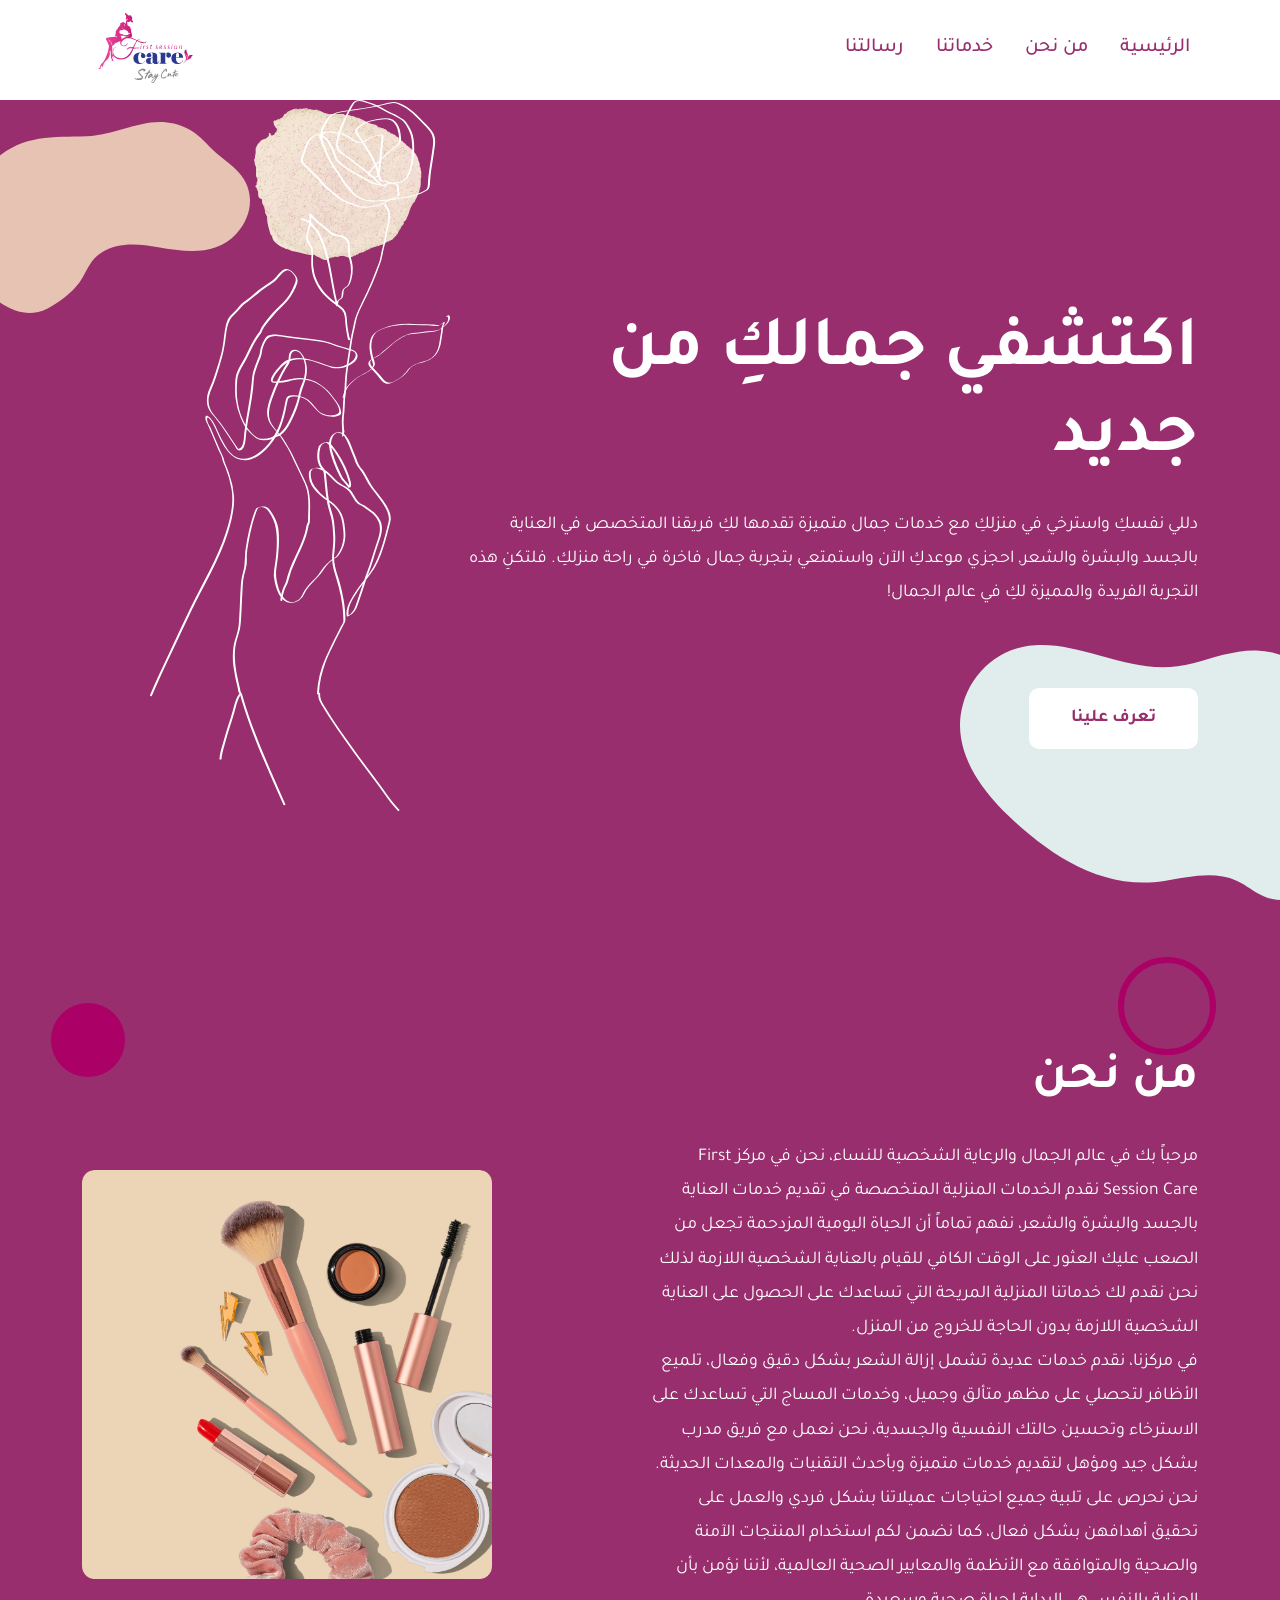
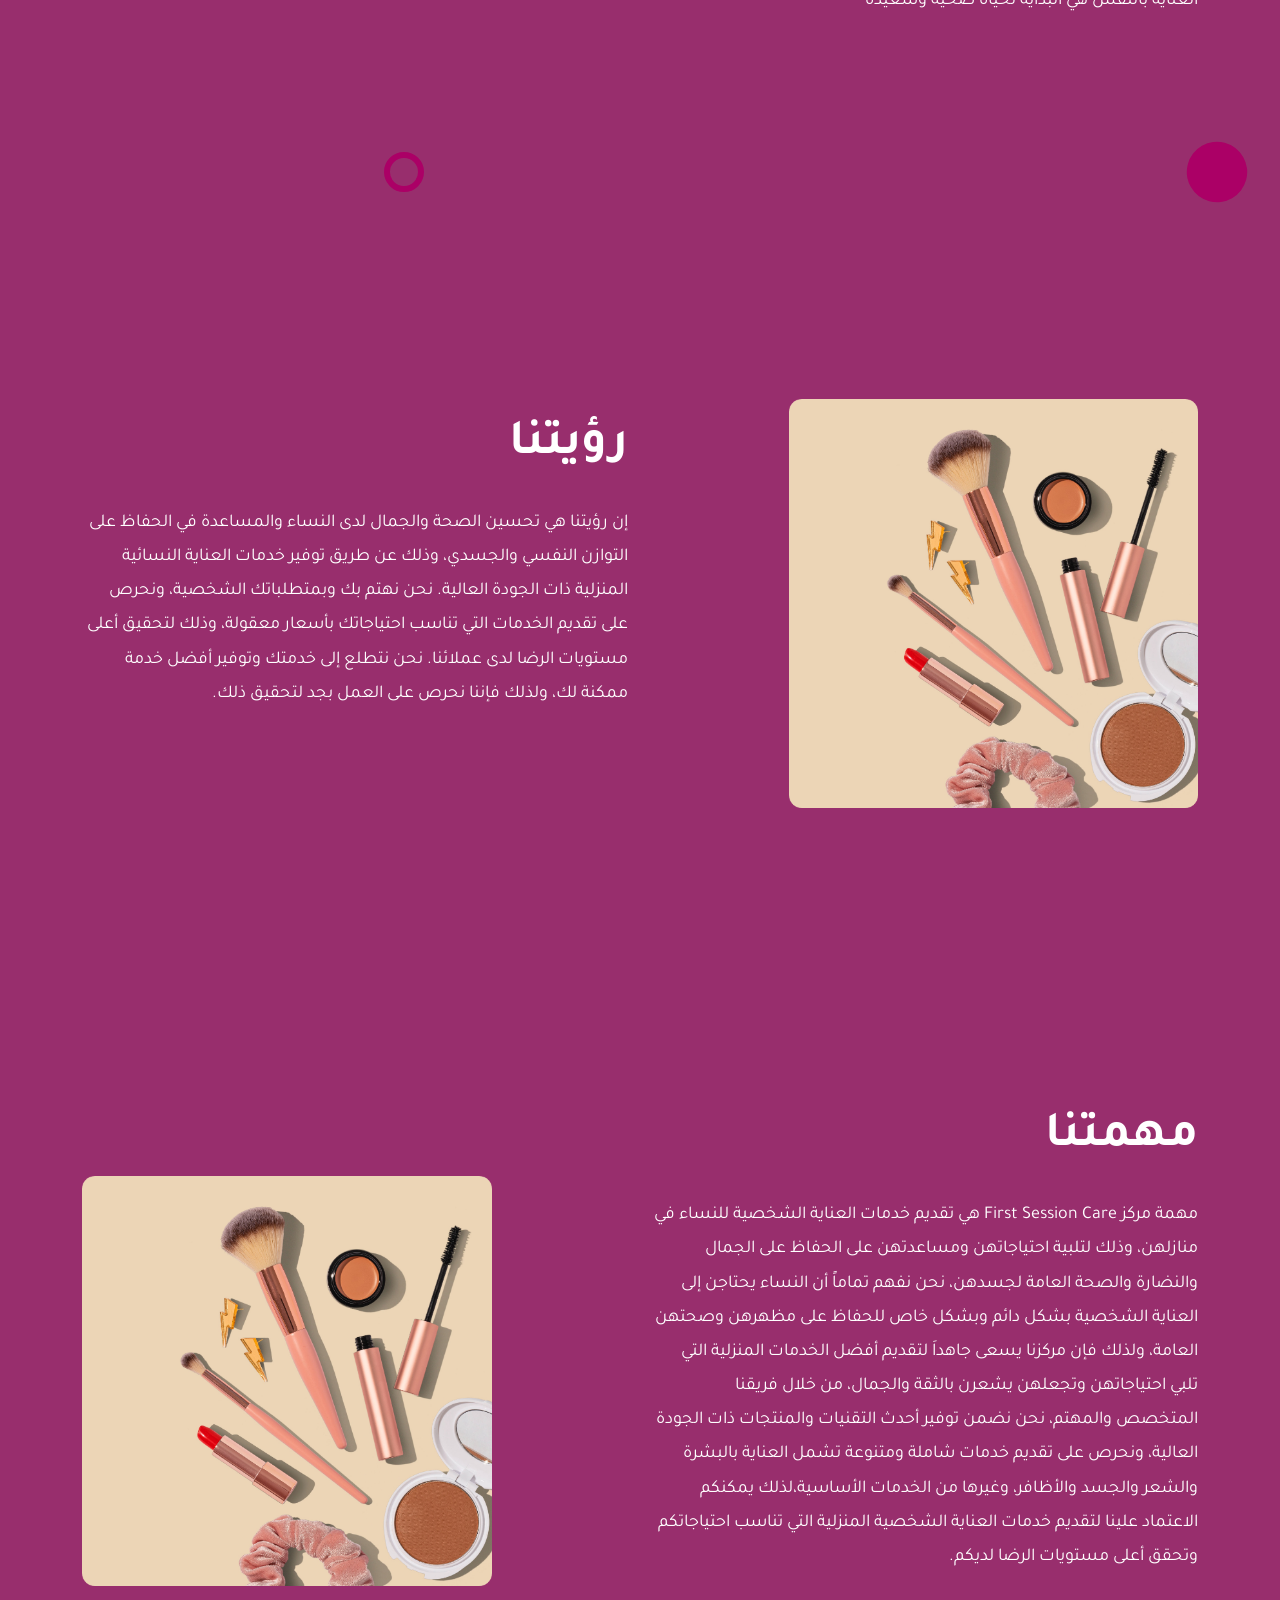
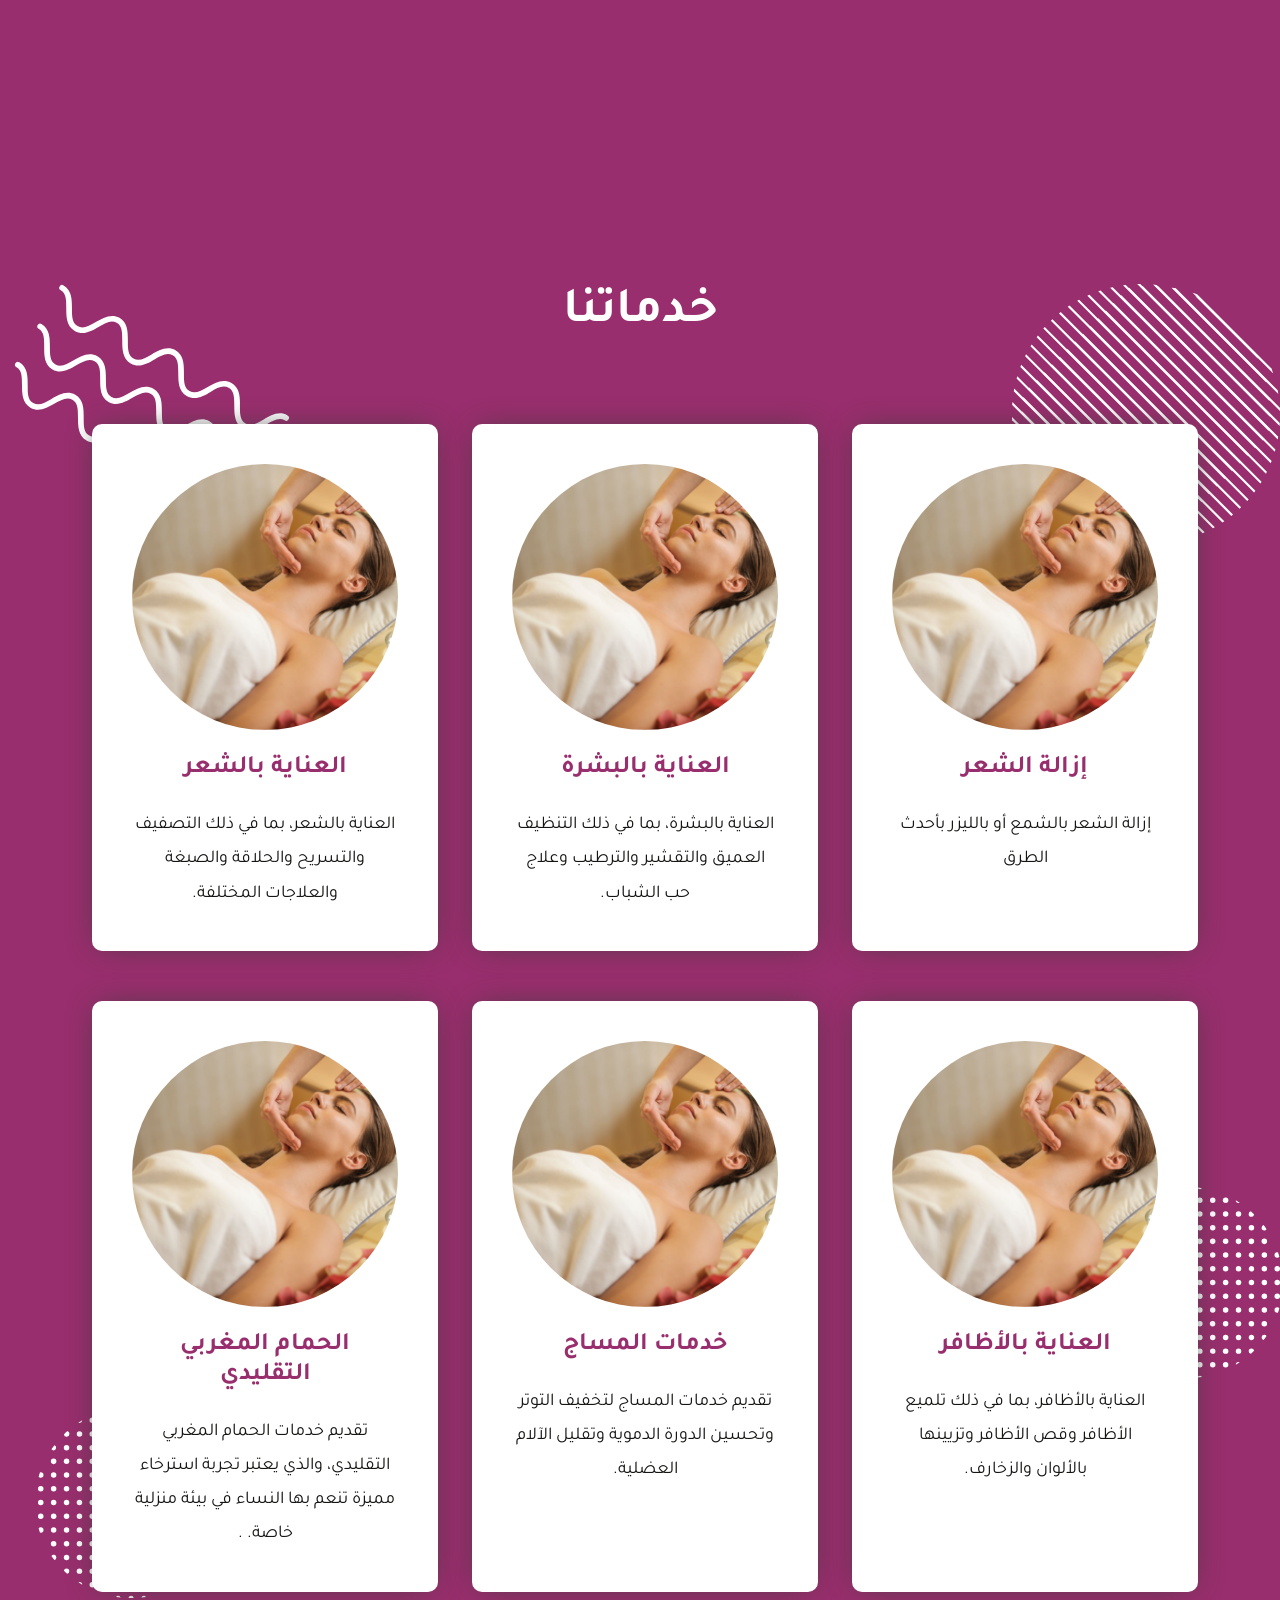
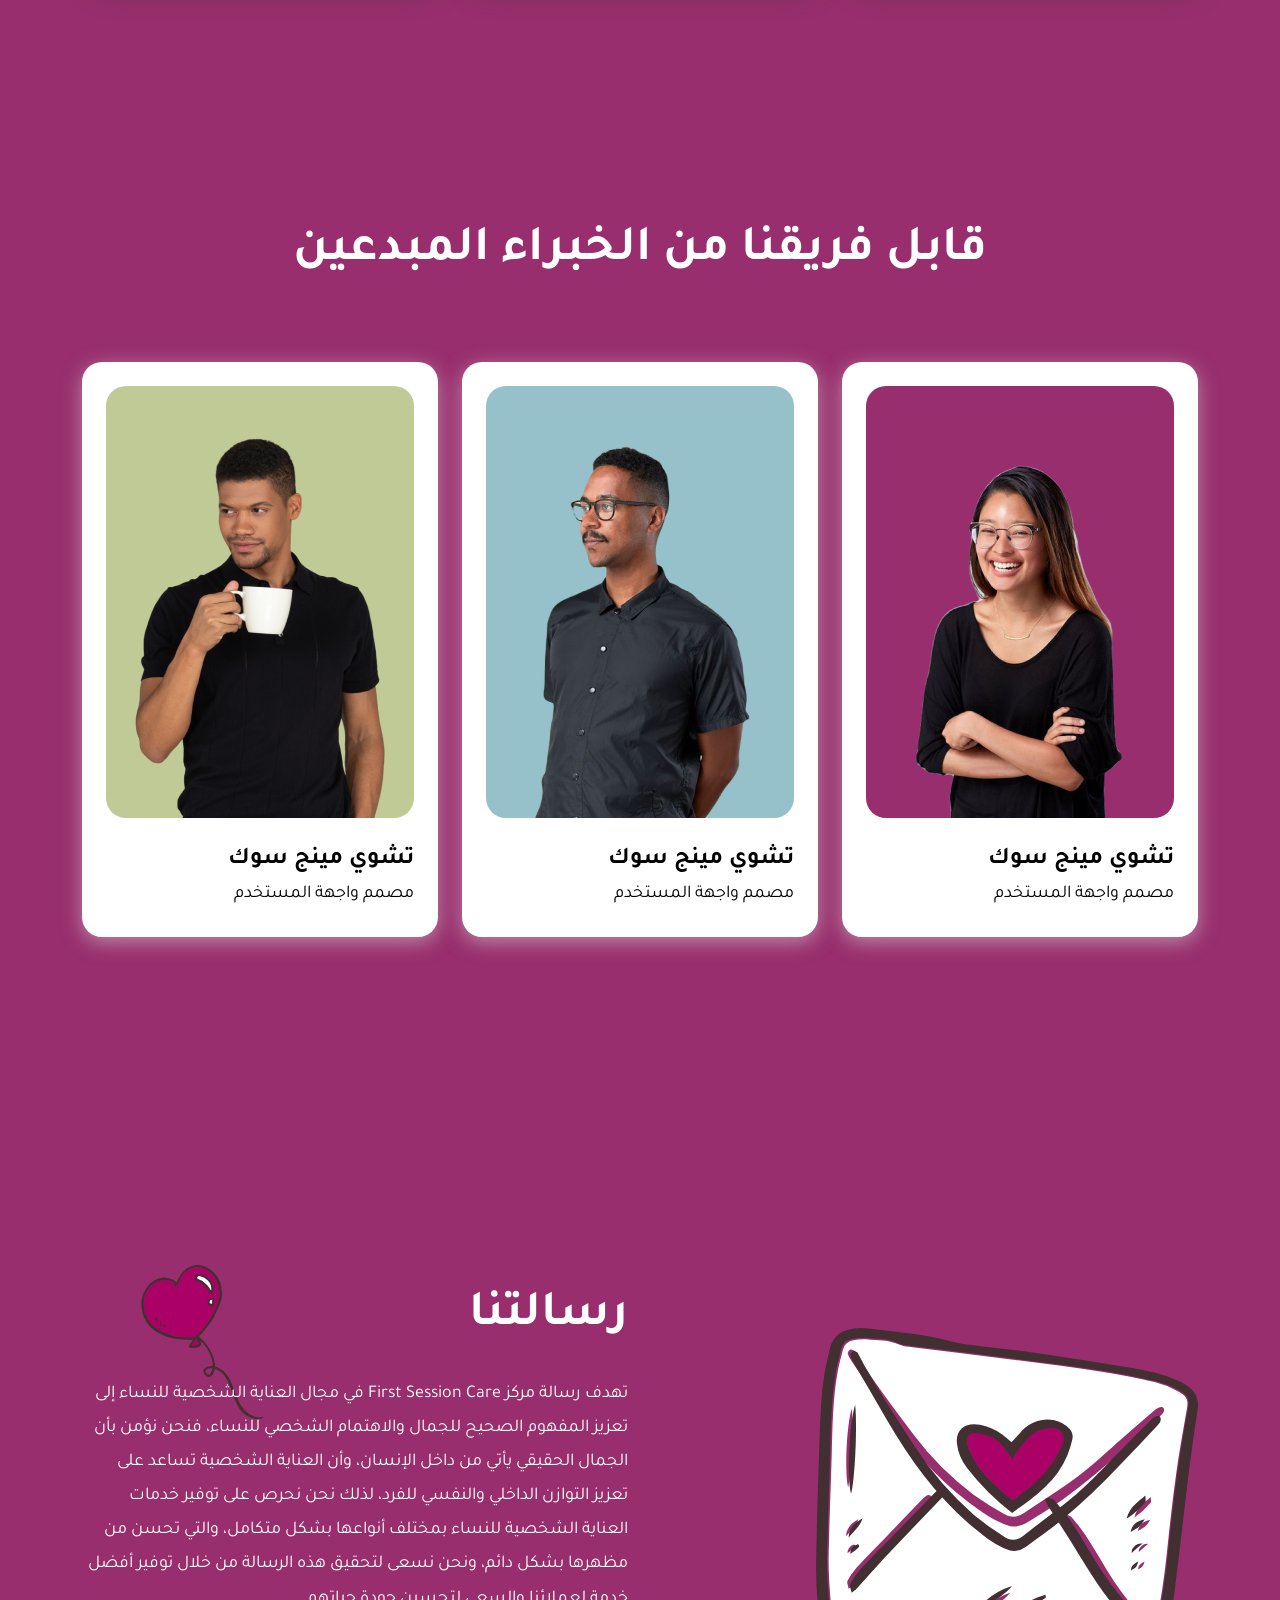
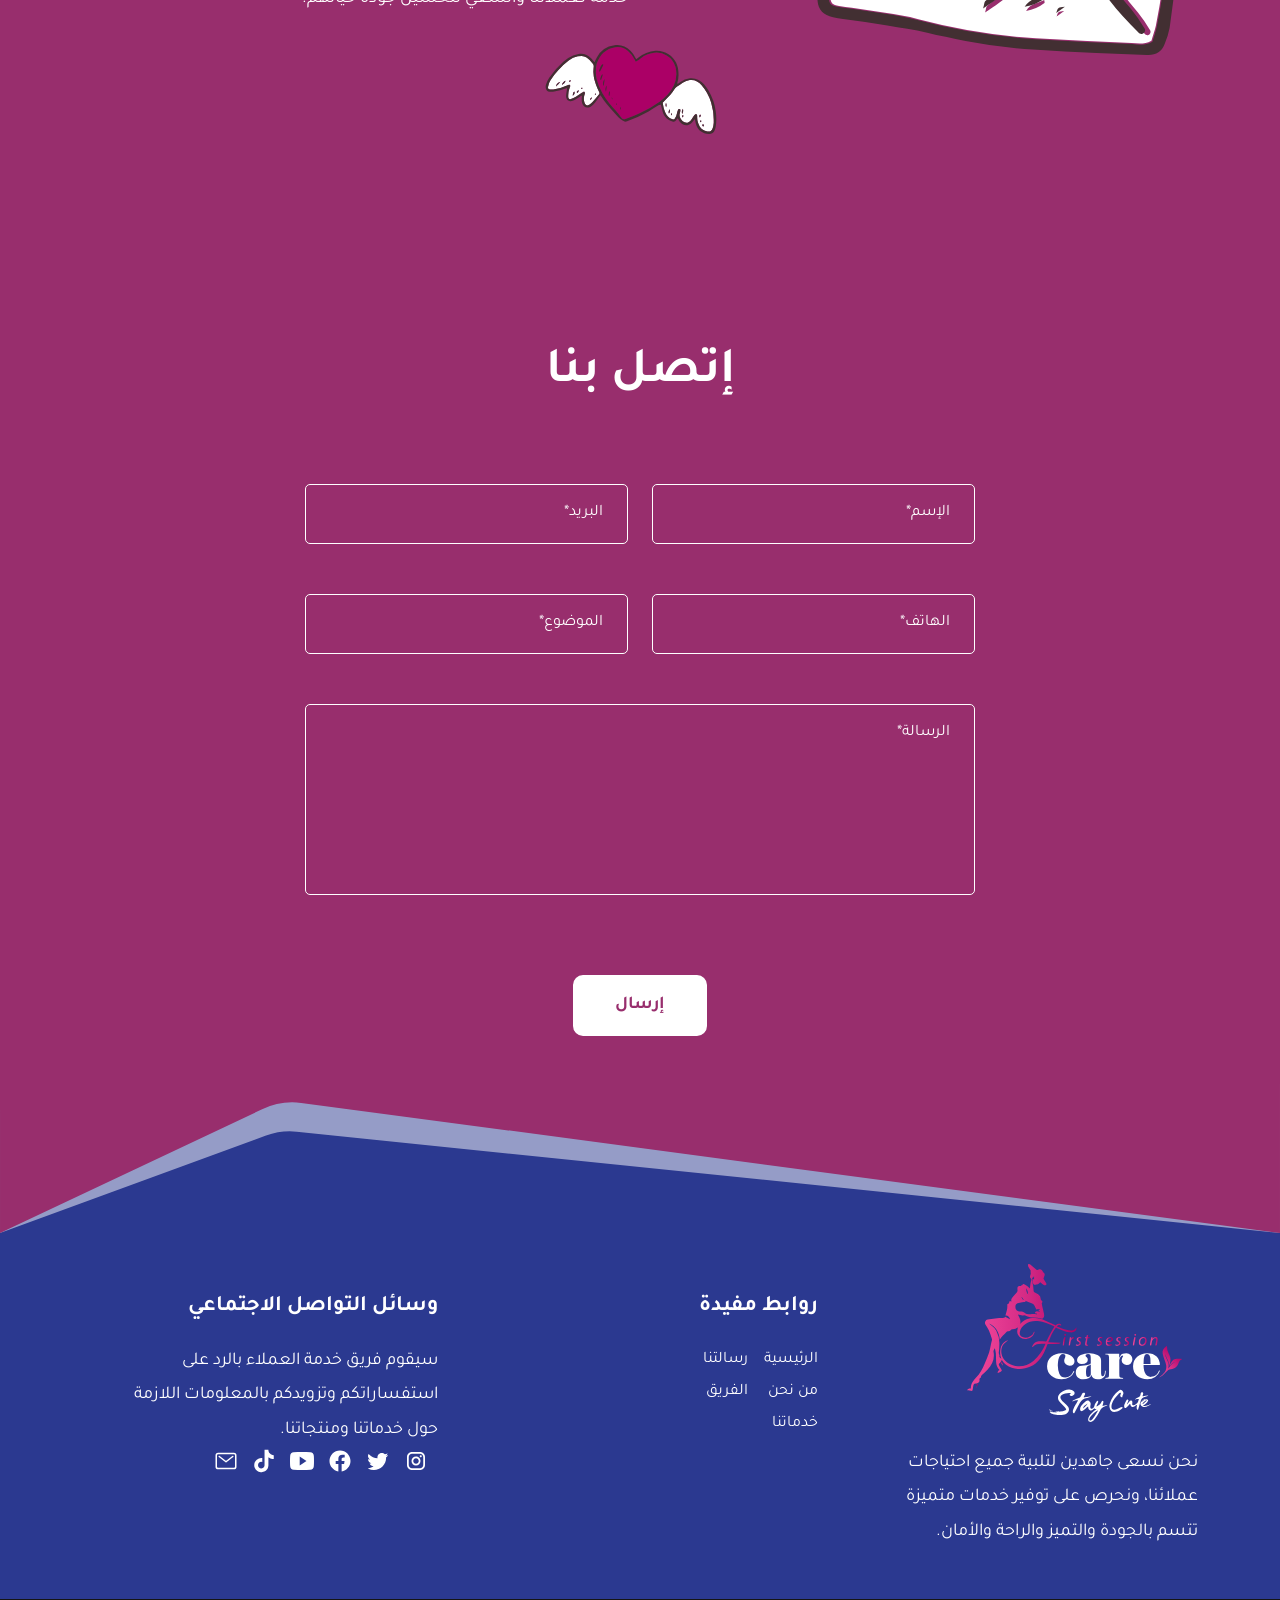
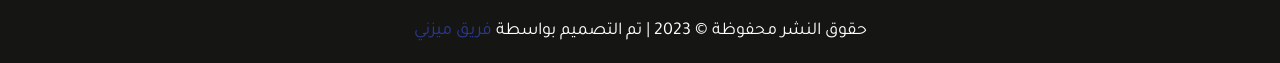
==== commit a9e78dbd: "" ====
--- a/index.html
+++ b/index.html
@@ -107,7 +107,7 @@
     <img src="./images/shape-1.svg" alt="circle" class="circle circle-1 wow animate animate__zoomIn">
     <img src="./images/shape-2.svg" alt="circle" class="circle circle-2 wow animate animate__zoomIn delay-5">
     <div class="container">
-      <div class="row align-items-center justify-content-between">
+      <div class="row align-items-start align-items-md-center justify-content-between">
         <div class="col-12 col-lg-8 content-col">
           <h1 class="mb-4 text-center text-lg-start wow animate animate__fadeInUp delay-10">
             اكتشفي جمالكِ من جديد
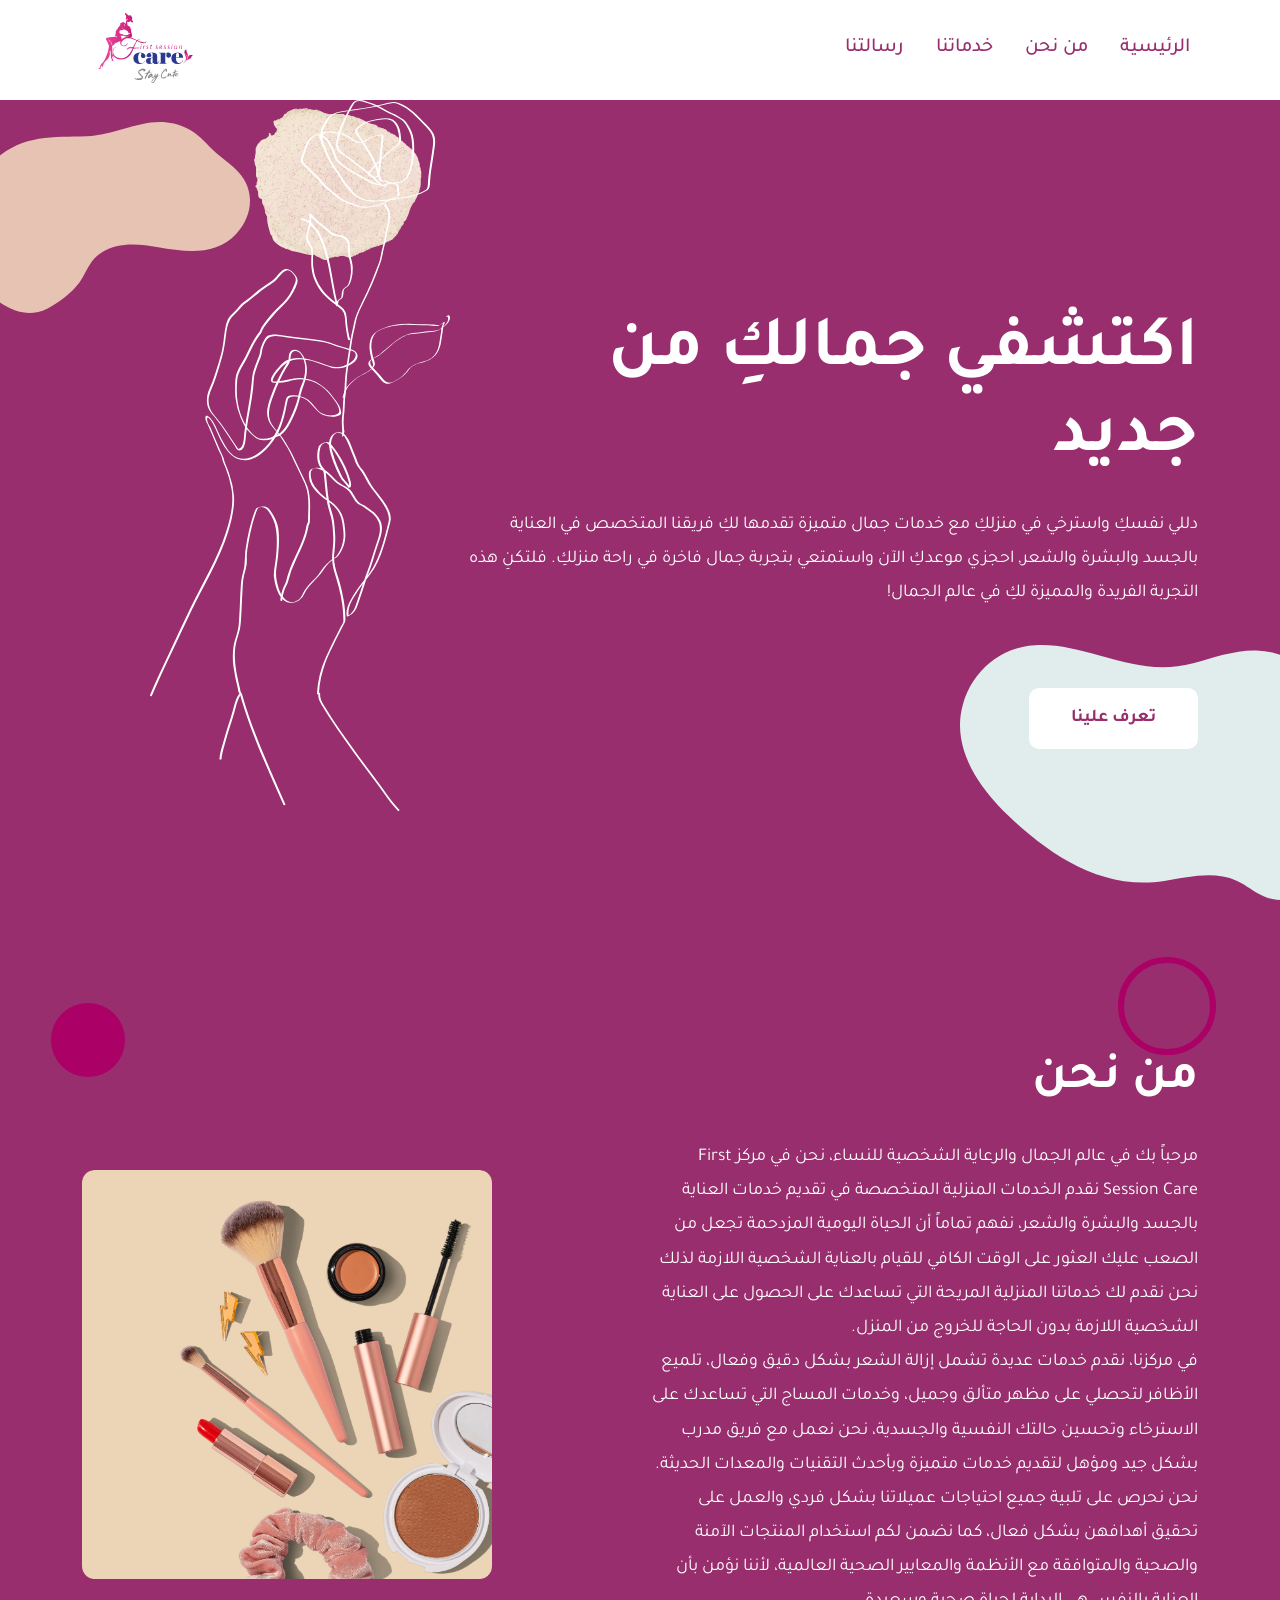
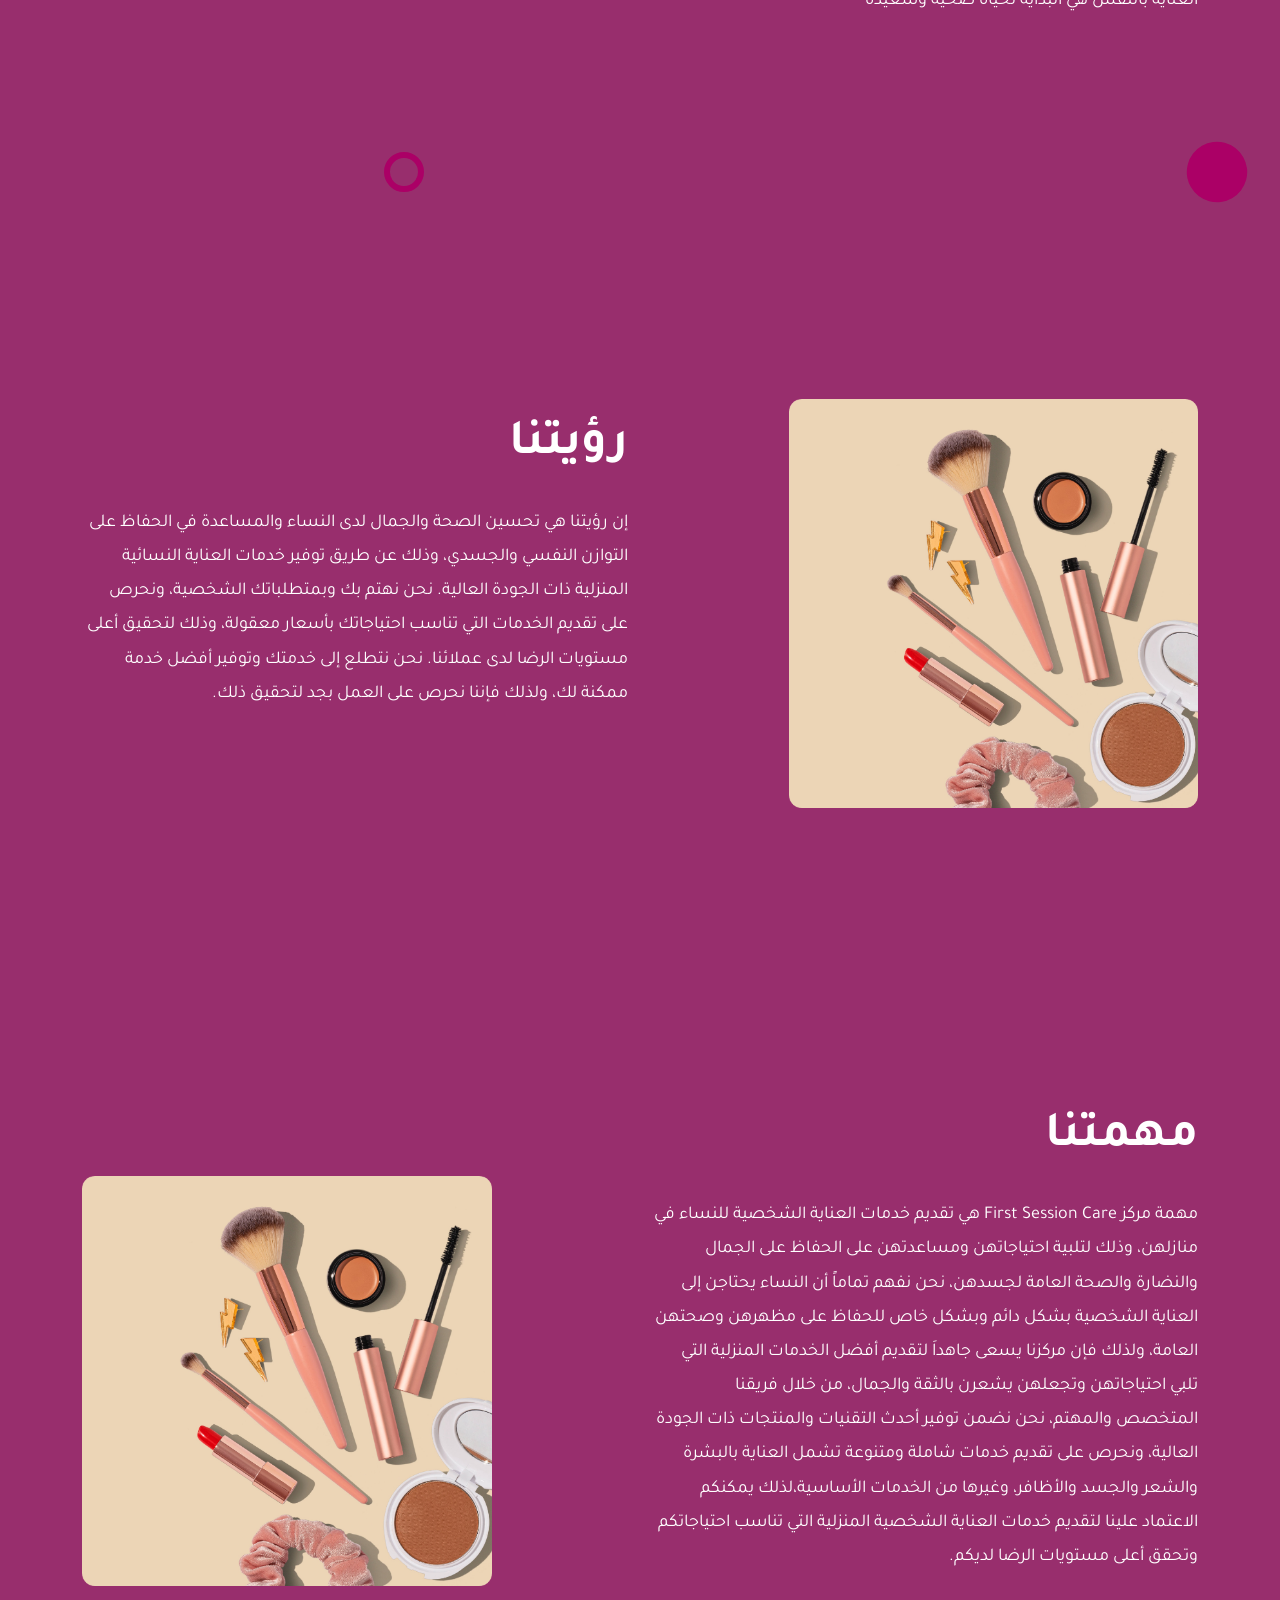
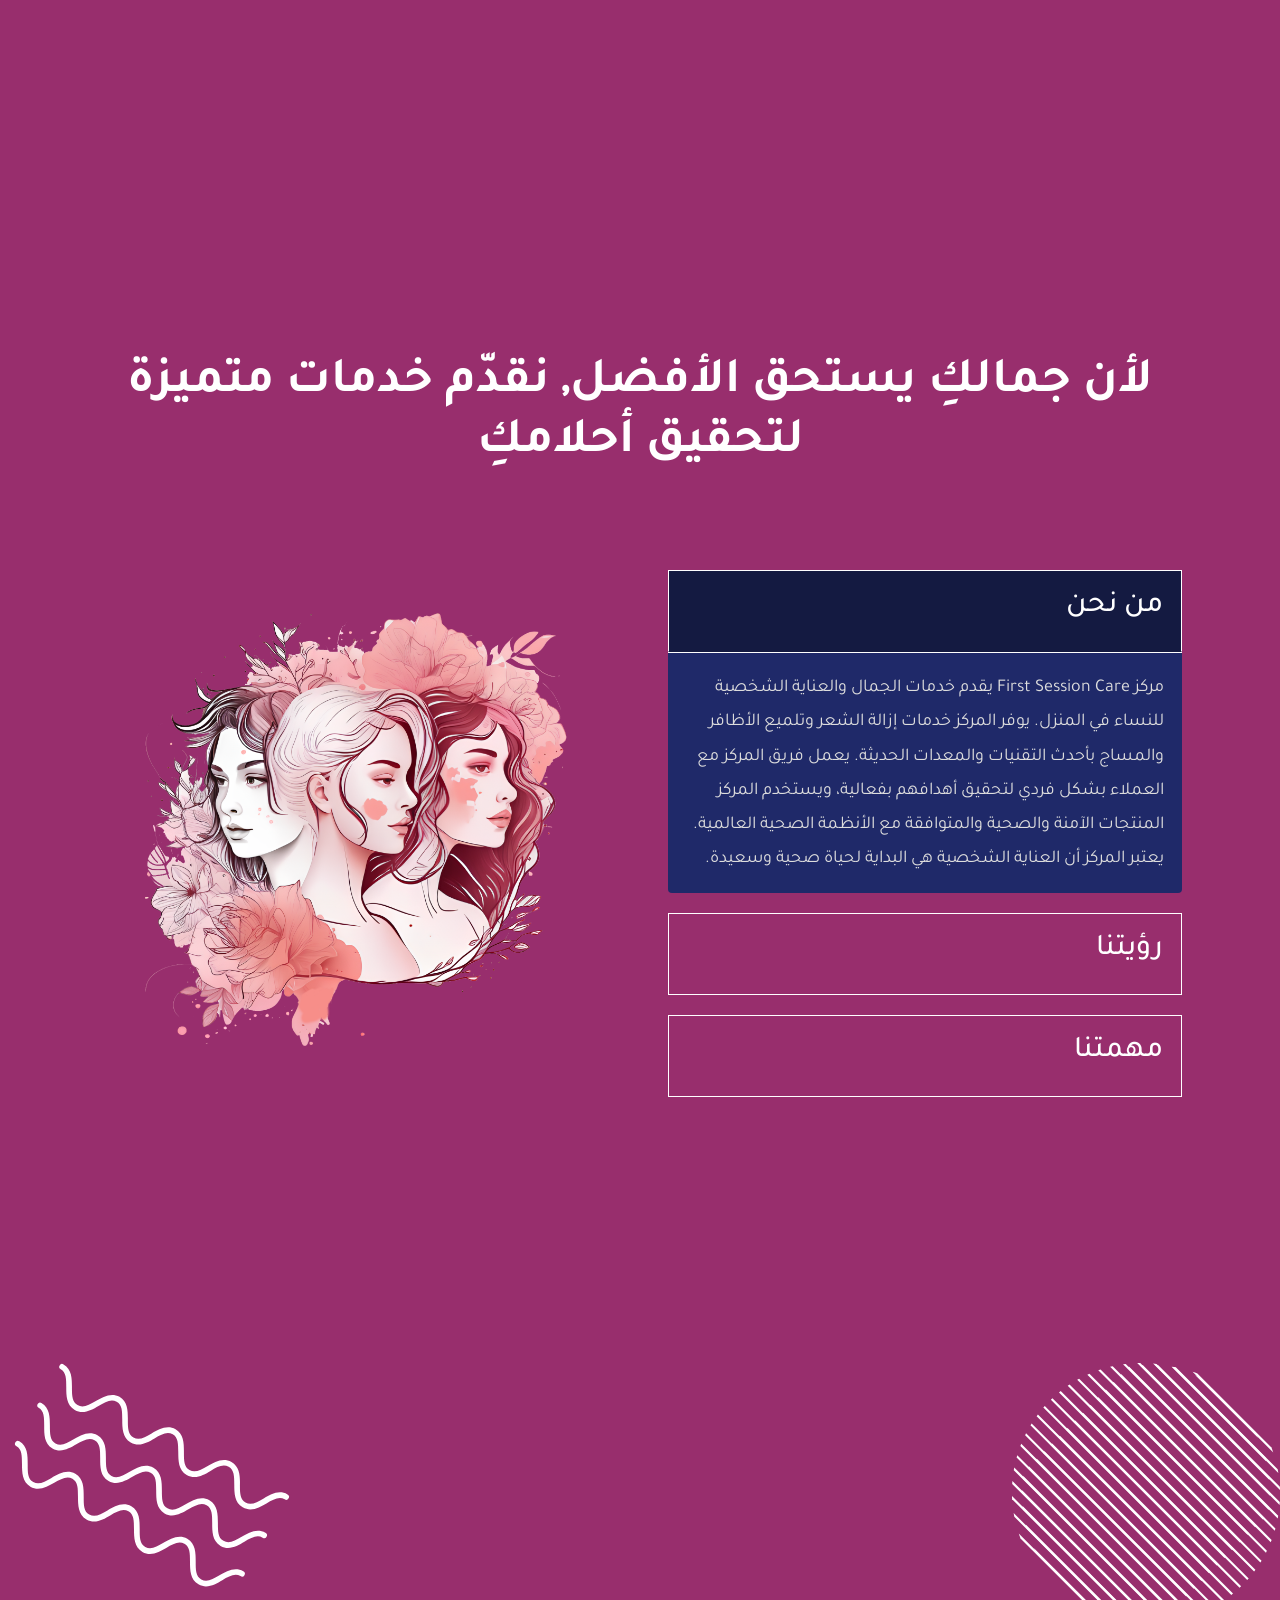
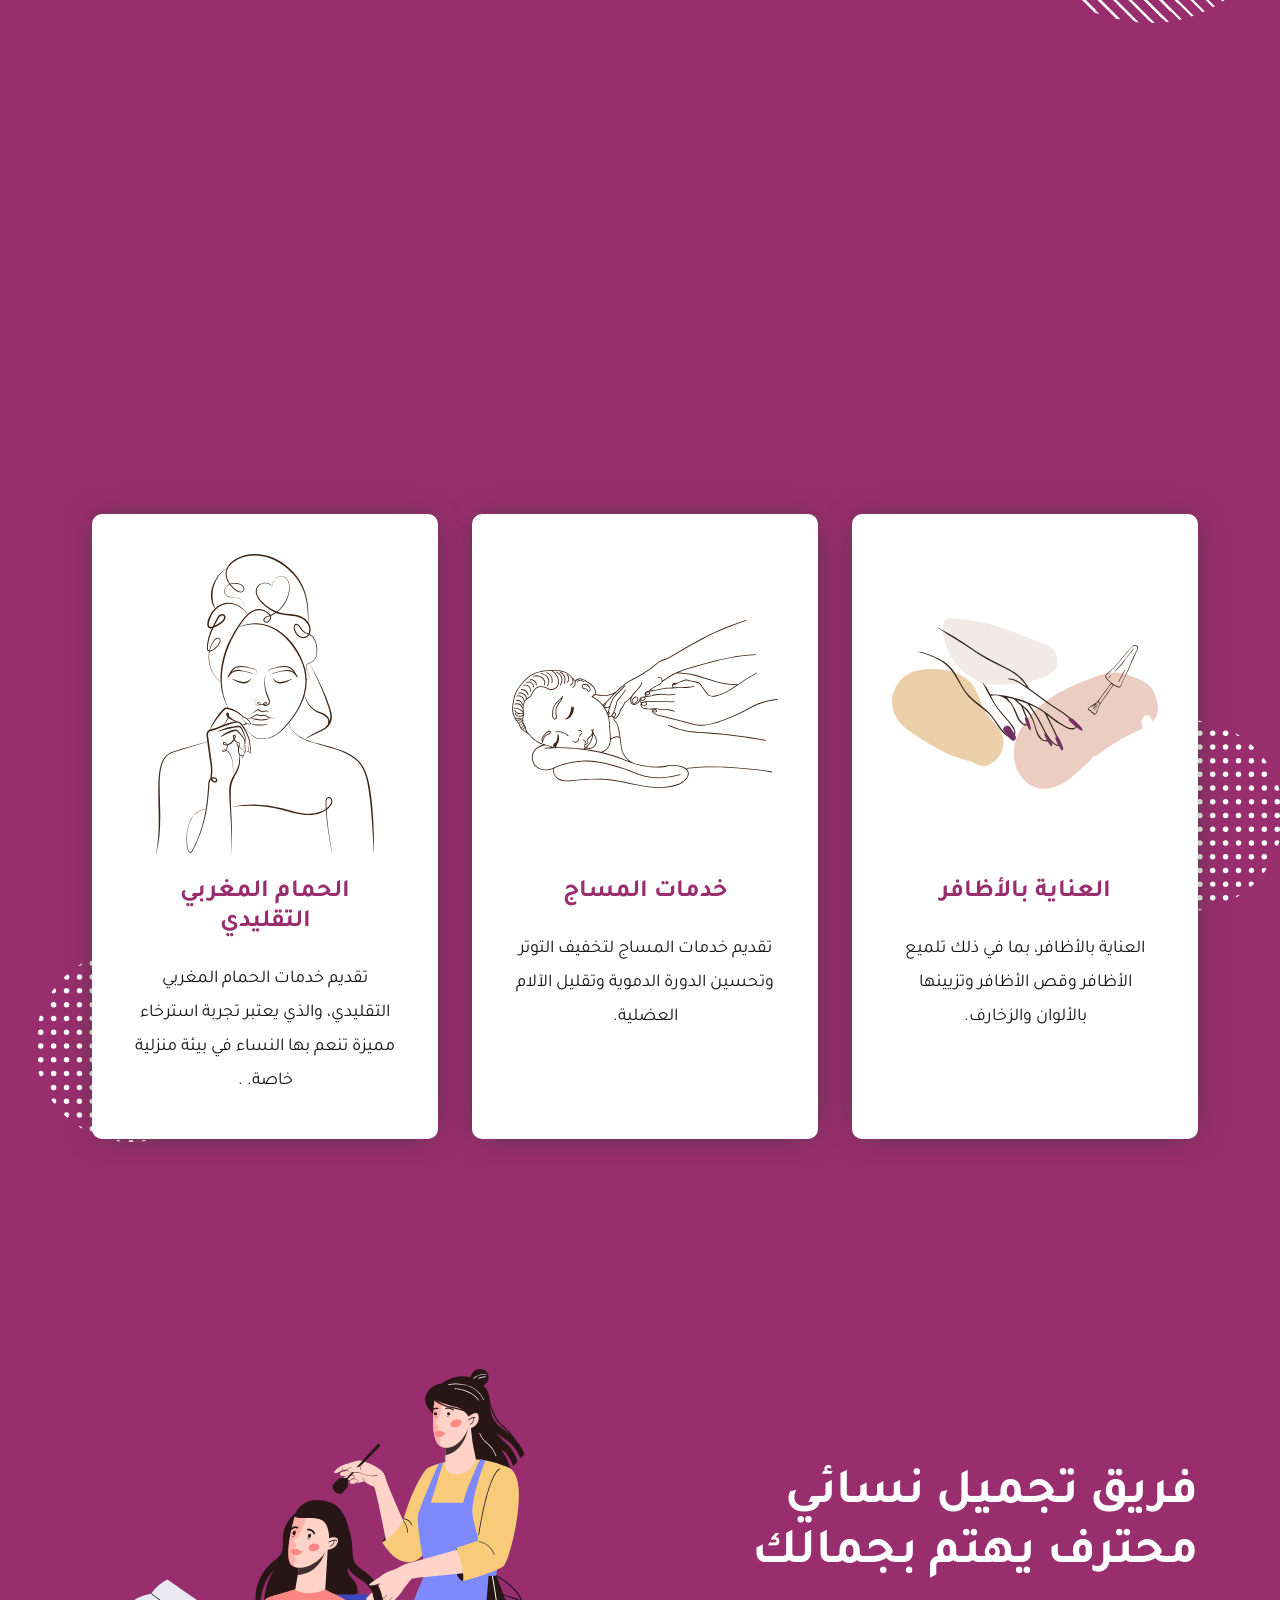
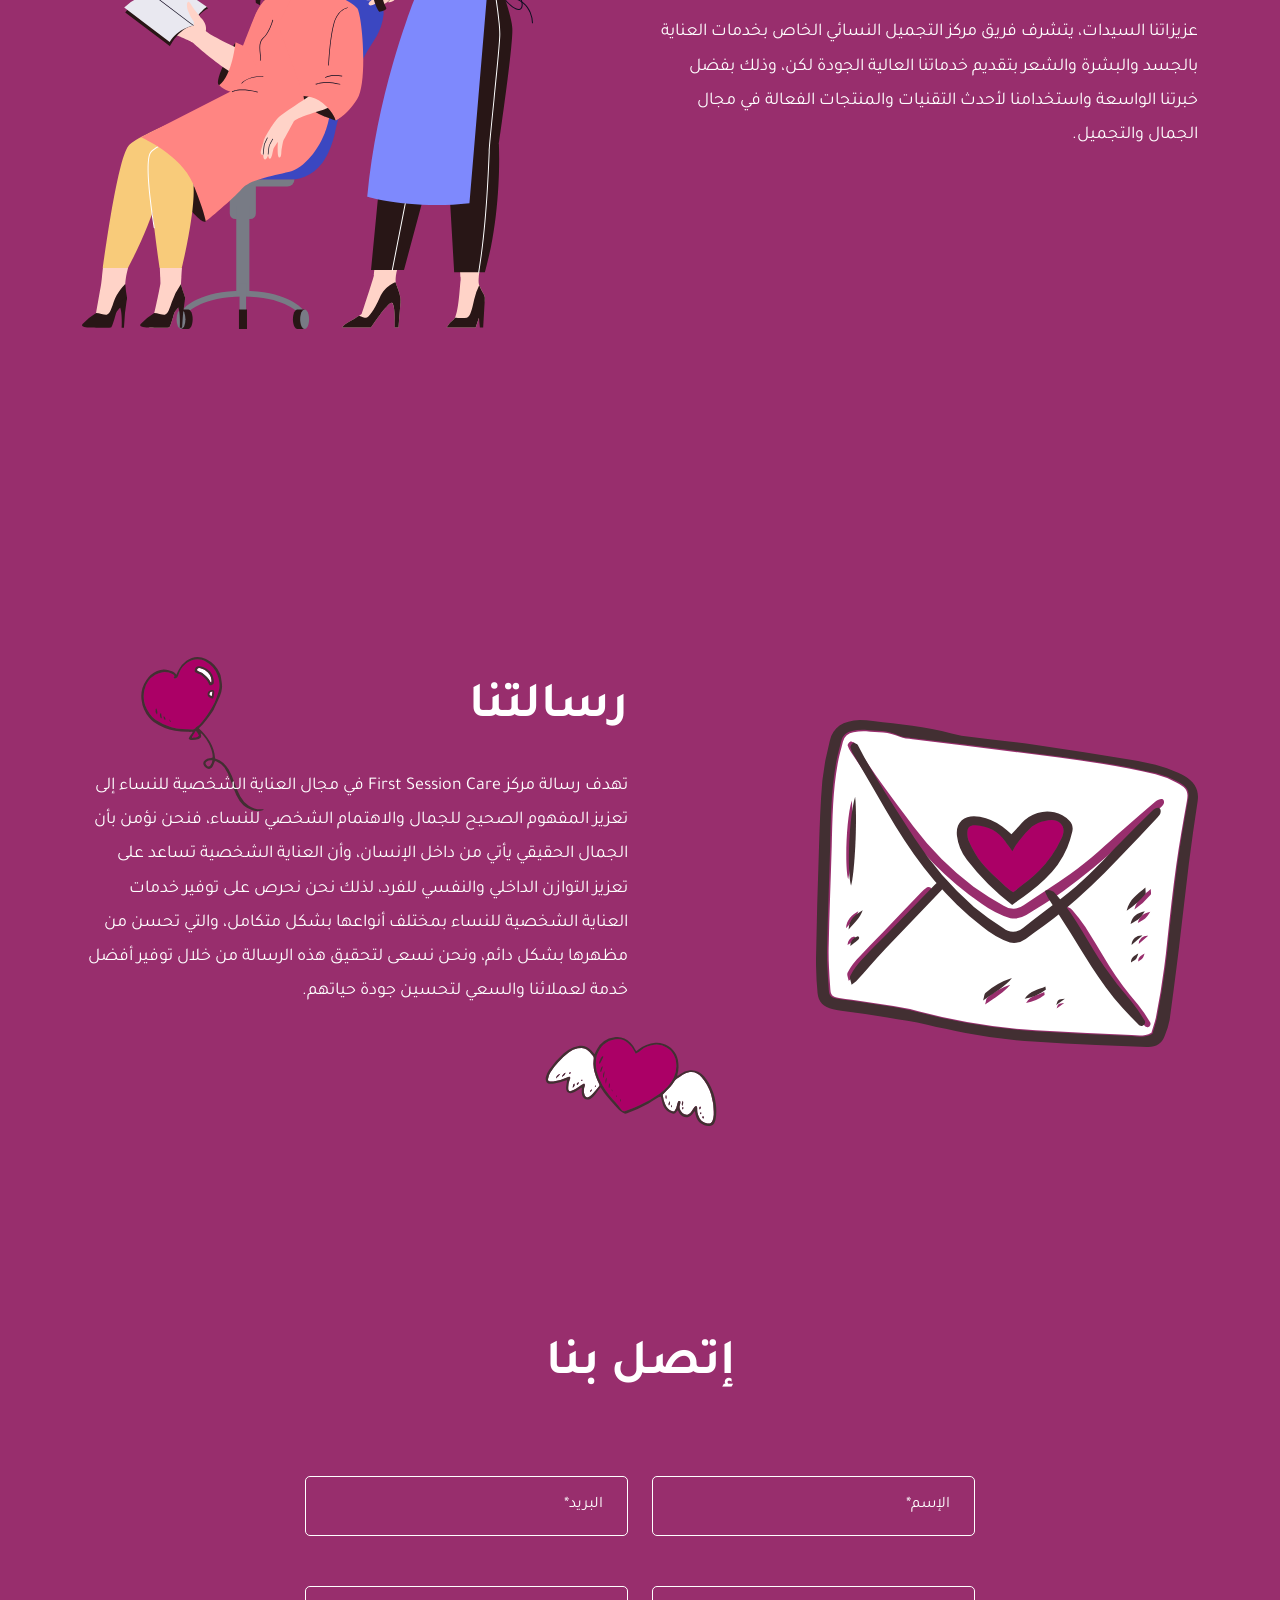
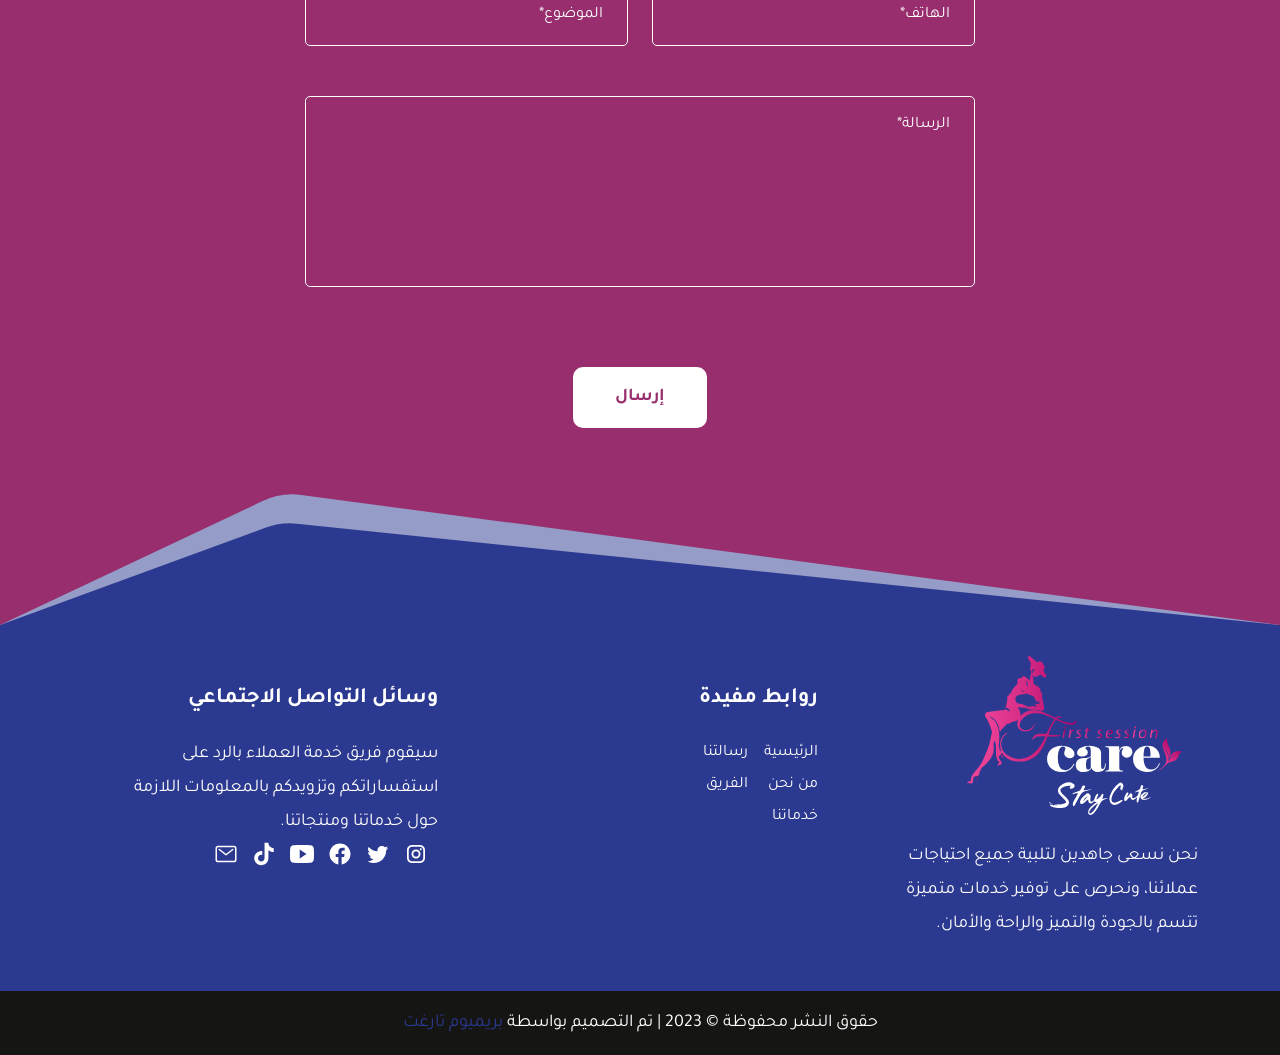
==== commit c851c9a1: "Add Accordion" ====
--- a/index.html
+++ b/index.html
@@ -233,6 +233,63 @@
   </section>
   <!-- End Our Mision Section -->
 
+  <!-- Start Accordion -->
+
+  <section class="accordion-section">
+    <div class="container">
+      <div class="section-heading text-center">
+        <h2>لأن جمالكِ يستحق الأفضل, نقدّم خدمات متميزة لتحقيق أحلامكِ</h2>
+      </div>
+      <div class="row">
+        <div class="col-12 col-lg-6">
+          <div class="accordion">
+            <div class="accordion-tab">
+              <h3>من نحن</h3>
+            </div>
+            <div class="accordion-panel">
+              <p>مركز First Session Care يقدم خدمات الجمال والعناية الشخصية للنساء في المنزل. يوفر المركز خدمات إزالة
+                الشعر وتلميع
+                الأظافر والمساج بأحدث التقنيات والمعدات الحديثة. يعمل فريق المركز مع العملاء بشكل فردي لتحقيق أهدافهم
+                بفعالية، ويستخدم
+                المركز المنتجات الآمنة والصحية والمتوافقة مع الأنظمة الصحية العالمية. يعتبر المركز أن العناية الشخصية هي
+                البداية لحياة
+                صحية وسعيدة.</p>
+            </div>
+            <div class="accordion-tab">
+              <h3>رؤيتنا</h3>
+            </div>
+            <div class="accordion-panel">
+              <p>إن رؤيتنا هي تحسين الصحة والجمال لدى النساء والمساعدة في الحفاظ على التوازن النفسي والجسدي، وذلك عن
+                طريق توفير خدمات
+                العناية النسائية المنزلية ذات الجودة العالية. نحن نهتم بك وبمتطلباتك الشخصية، ونحرص على تقديم الخدمات
+                التي تناسب
+                احتياجاتك بأسعار معقولة، وذلك لتحقيق أعلى مستويات الرضا لدى عملائنا. نحن نتطلع إلى خدمتك وتوفير أفضل
+                خدمة ممكنة لك،
+                ولذلك فإننا نحرص على العمل بجد لتحقيق ذلك.</p>
+            </div>
+            <div class="accordion-tab">
+              <h3>مهمتنا</h3>
+            </div>
+            <div class="accordion-panel">
+              <p>مهمة مركز First Session Care هي تقديم خدمات العناية الشخصية المتخصصة للنساء في منازلهن. يهدف المركز إلى
+                تلبية احتياجات
+                النساء والمساعدة في الحفاظ على جمالهن ونضارتهن وصحتهن العامة. ويضم فريقاً متخصصاً ومهتماً، ويقدم خدمات
+                شاملة ومتنوعة
+                للعناية بالبشرة والشعر والجسد والأظافر، مع ضمان استخدام أحدث التقنيات والمنتجات ذات الجودة العالية.
+              </p>
+            </div>
+          </div>
+        </div>
+        <div class="col-12 col-lg-6">
+          <img src="images/01.png" alt="">
+        </div>
+      </div>
+
+    </div>
+  </section>
+
+  <!-- End Accordion -->
+
   <!-- Start Our Services Section -->
   <section class="our-services" id="our-services">
     <div class="shapes d-none d-lg-block">
@@ -253,7 +310,7 @@
         <div class="col-12 col-md-6 col-lg-4">
           <!-- Start Service Card -->
           <div class="service-card wow animate animate__fadeInRight">
-            <div class="card-image"><img src="/images/service.png" alt="Service"></div>
+            <div class="card-image"><img src="/images/services/hair-removal.svg" alt=" Service"></div>
             <div class="card-content">
               <h3 class="card-heading text-center mt-4">إزالة الشعر</h3>
               <p class="card-desc text-center mt-4">إزالة الشعر بالشمع أو بالليزر بأحدث الطرق</p>
@@ -264,7 +321,7 @@
         <div class="col-12 col-md-6 col-lg-4">
           <!-- Start Service Card -->
           <div class="service-card wow animate animate__fadeInUp">
-            <div class="card-image"><img src="/images/service.png" alt="Service"></div>
+            <div class="card-image"><img src="/images/services/face-care.svg" alt="Service"></div>
             <div class="card-content">
               <h3 class="card-heading text-center mt-4">العناية بالبشرة</h3>
               <p class="card-desc text-center mt-4">العناية بالبشرة، بما في ذلك التنظيف العميق والتقشير والترطيب وعلاج
@@ -276,7 +333,7 @@
         <div class="col-12 col-md-6 col-lg-4 ">
           <!-- Start Service Card -->
           <div class="service-card wow animate animate__fadeInLeft">
-            <div class="card-image"><img src="/images/service.png" alt="Service"></div>
+            <div class="card-image"><img src="/images/services/hair.svg" alt="Service"></div>
             <div class="card-content">
               <h3 class="card-heading text-center mt-4">العناية بالشعر</h3>
               <p class="card-desc text-center mt-4">العناية بالشعر، بما في ذلك التصفيف والتسريح والحلاقة والصبغة
@@ -290,7 +347,7 @@
         <div class="col-12 col-md-6 col-lg-4">
           <!-- Start Service Card -->
           <div class="service-card wow animate animate__fadeInRight">
-            <div class="card-image"><img src="/images/service.png" alt="Service"></div>
+            <div class="card-image"><img src="/images/services/nail.svg" alt="Service"></div>
             <div class="card-content">
               <h3 class="card-heading text-center mt-4">العناية بالأظافر</h3>
               <p class="card-desc text-center mt-4">العناية بالأظافر، بما في ذلك تلميع الأظافر وقص الأظافر وتزيينها
@@ -304,7 +361,7 @@
         <div class="col-12 col-md-6 col-lg-4">
           <!-- Start Service Card -->
           <div class="service-card wow animate animate__fadeInUp">
-            <div class="card-image"><img src="/images/service.png" alt="Service"></div>
+            <div class="card-image"><img src="/images/services/massage.svg" alt="Service"></div>
             <div class="card-content">
               <h3 class="card-heading text-center mt-4">خدمات المساج</h3>
               <p class="card-desc text-center mt-4">تقديم خدمات المساج لتخفيف التوتر وتحسين الدورة الدموية وتقليل الآلام
@@ -316,7 +373,7 @@
         <div class="col-12 col-md-6 col-lg-4">
           <!-- Start Service Card -->
           <div class="service-card wow animate animate__fadeInLeft">
-            <div class="card-image"><img src="/images/service.png" alt="Service"></div>
+            <div class="card-image"><img src="/images/services/bath.svg" alt="Service"></div>
             <div class="card-content">
               <h3 class="card-heading text-center mt-4">الحمام المغربي التقليدي</h3>
               <p class="card-desc text-center mt-4">تقديم خدمات الحمام المغربي التقليدي، والذي يعتبر تجربة استرخاء مميزة
@@ -334,80 +391,23 @@
   <!-- Start Team Section -->
   <section class="team" id="team">
     <div class="container">
-      <div class="section-heading">
-        <h2 class="wow animate animate__fadeInDown text-center">
-          قابل فريقنا من الخبراء المبدعين
-        </h2>
-
-      </div>
-
-      <div class="row">
-
-        <div class="col-12 col-lg-4 mb-5 mb-lg-0 wow animate animate__slideInLeft">
-          <div class="team-card">
-            <div class="team-photo-wrapper">
-              <img src="/images/team/team-01.png" loading="lazy" alt="Photo" />
-            </div>
-            <div class="team-card-content">
-              <div>
-                <h3 class="team-name">تشوي مينج سوك</h3>
-                <div class="team-role">مصمم واجهة المستخدم</div>
-              </div>
-              <div class="social-icons">
-                <a href="#" target="_blank" class="social-icon-wrap w-inline-block">
-                  <img src="/images/social-icons/instagram.svg" loading="lazy" alt="Instagram" />
-                </a>
-                <a href="#" target="_blank" class="social-icon-wrap w-inline-block">
-                  <img src="/images/social-icons/twitter.svg" loading="lazy" alt="Twitter" />
-                </a>
-              </div>
-            </div>
-          </div>
-        </div>
-        <div class="col-12 col-lg-4 mb-5 mb-lg-0 wow animate animate__slideInLeft">
-          <div class="team-card">
-            <div class="team-photo-wrapper blue">
-              <img src="/images/team/team-02.png" loading="lazy" alt="Photo" />
-            </div>
-            <div class="team-card-content">
-              <div>
-                <h3 class="team-name">تشوي مينج سوك</h3>
-                <div class="team-role">مصمم واجهة المستخدم</div>
-              </div>
-              <div class="social-icons">
-                <a href="#" target="_blank" class="social-icon-wrap w-inline-block">
-                  <img src="/images/social-icons/instagram.svg" loading="lazy" alt="Instagram" />
-                </a>
-                <a href="#" target="_blank" class="social-icon-wrap w-inline-block">
-                  <img src="/images/social-icons/twitter.svg" loading="lazy" alt="Twitter" />
-                </a>
-              </div>
-            </div>
-          </div>
-        </div>
-        <div class="col-12 col-lg-4 mb-5 mb-lg-0 wow animate animate__slideInLeft">
-          <div class="team-card">
-            <div class="team-photo-wrapper oil">
-              <img src="/images/team/team-03.png" loading="lazy" alt="Photo" />
-            </div>
-            <div class="team-card-content">
-              <div>
-                <h3 class="team-name">تشوي مينج سوك</h3>
-                <div class="team-role">مصمم واجهة المستخدم</div>
-              </div>
-              <div class="social-icons">
-                <a href="#" target="_blank" class="social-icon-wrap w-inline-block">
-                  <img src="/images/social-icons/instagram.svg" loading="lazy" alt="Instagram" />
-                </a>
-                <a href="#" target="_blank" class="social-icon-wrap w-inline-block">
-                  <img src="/images/social-icons/twitter.svg" loading="lazy" alt="Twitter" />
-                </a>
-              </div>
-            </div>
-          </div>
-        </div>
-      </div>
-    </div>
+      <div class="row align-items-center justify-content-between">
+
+        <div class="col-12 col-lg-6 mb-5 mb-lg-0 wow animate animate__slideInRight">
+          <div class="section-heading">
+            <h2 class="wow animate animate__fadeInDown">
+              فريق تجميل نسائي محترف يهتم بجمالك
+            </h2>
+            <p>عزيزاتنا السيدات، يتشرف فريق مركز التجميل النسائي الخاص بخدمات العناية بالجسد والبشرة والشعر بتقديم
+              خدماتنا العالية
+              الجودة لكن، وذلك بفضل خبرتنا الواسعة واستخدامنا لأحدث التقنيات والمنتجات الفعالة في مجال الجمال والتجميل.
+            </p>
+          </div>
+        </div>
+        <div class="col-12 col-lg-5 mb-5 mb-lg-0 wow animate animate__slideInLeft">
+          <img src="images/team/team.svg" alt="Team">
+        </div>
+      </div>
     </div>
   </section>
   <!-- End Team Section -->
@@ -619,7 +619,7 @@
   <div class="footer-bottom">
     <div class="container text-center">
       <p>حقوق النشر محفوظة © 2023 | تم التصميم بواسطة
-        <a href="https://maizny.com/">فريق ميزني</a>
+        <a href="https://premiumtarget.sa/">بريميوم تارغت</a>
       </p>
     </div>
   </div>
--- a/css/style.css
+++ b/css/style.css
@@ -892,7 +892,10 @@
   }
 }
 .our-services .service-card .card-image img {
-  border-radius: 100%;
+  width: 100%;
+  height: 300px;
+  -o-object-fit: contain;
+     object-fit: contain;
 }
 .our-services .service-card .card-heading {
   font-weight: 600;
@@ -1166,4 +1169,54 @@
 .vision {
     padding-top: 50px;
   }
+}
+
+.accordion {
+  border-radius: 8px;
+  padding: 16px;
+}
+.accordion .accordion-tab {
+  cursor: pointer;
+  padding: 18px;
+  border: none;
+  text-align: right;
+  outline: none;
+  -webkit-transition: 0.4s;
+  transition: 0.4s;
+  border: 1px solid #fff;
+}
+.accordion .accordion-tab h3 {
+  font-size: calc(1.3125rem + 0.75vw);
+  color: #fff;
+}
+@media (min-width: 1200px) {
+  .accordion .accordion-tab h3 {
+    font-size: 1.875rem;
+  }
+}
+.accordion .accordion-tab:hover {
+  background-color: #1f2969;
+  border-color: transparent;
+}
+.accordion .accordion-tab.active {
+  border-bottom-color: transparent;
+  background-color: #141a41;
+}
+.accordion .accordion-panel {
+  padding: 0 18px;
+  max-height: 0;
+  overflow: hidden;
+  -webkit-transition: max-height 0.2s ease-out;
+  transition: max-height 0.2s ease-out;
+  border-radius: 0px 0px 4px 4px;
+  margin-bottom: 20px;
+  background-color: #1f2969;
+}
+.accordion .accordion-panel p {
+  color: #ddd;
+}
+
+.accordion-tab.active + .accordion-panel {
+  border-top: 1px solid #fff;
+  padding: 18px;
 }
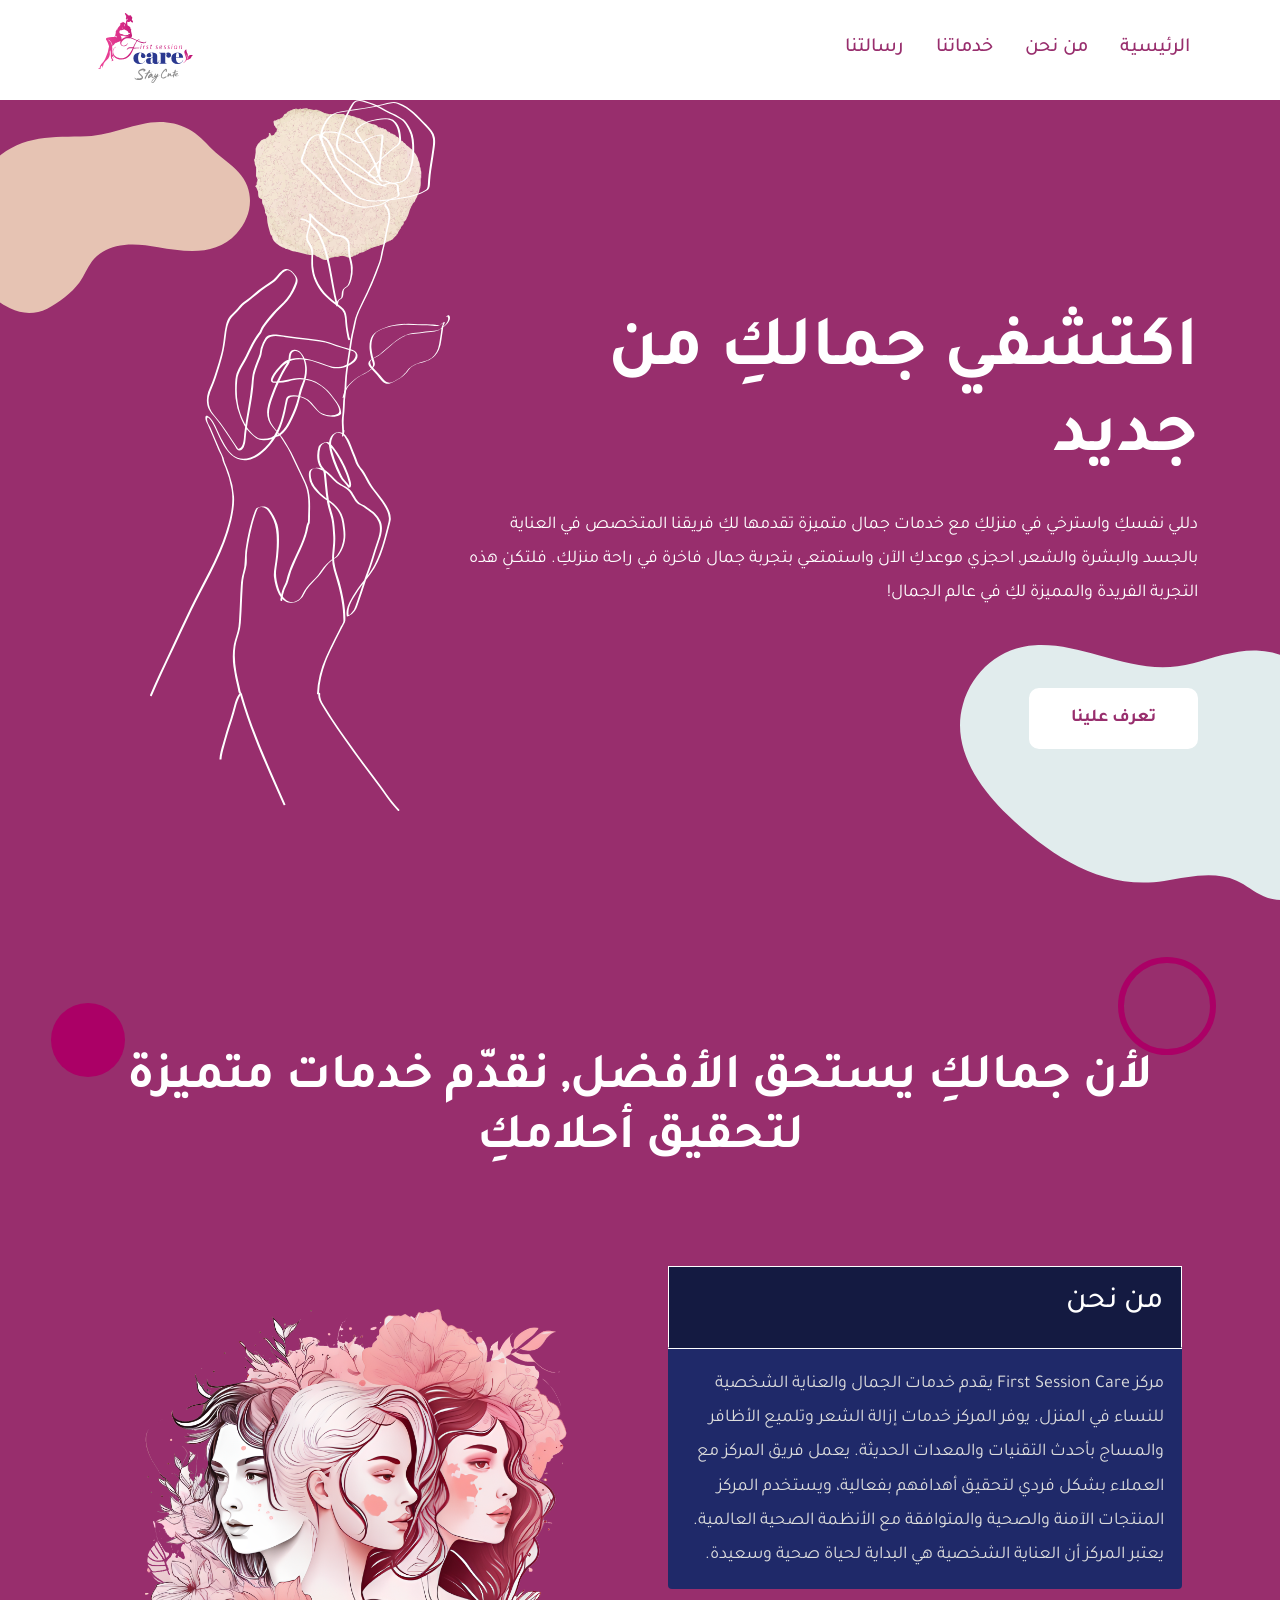
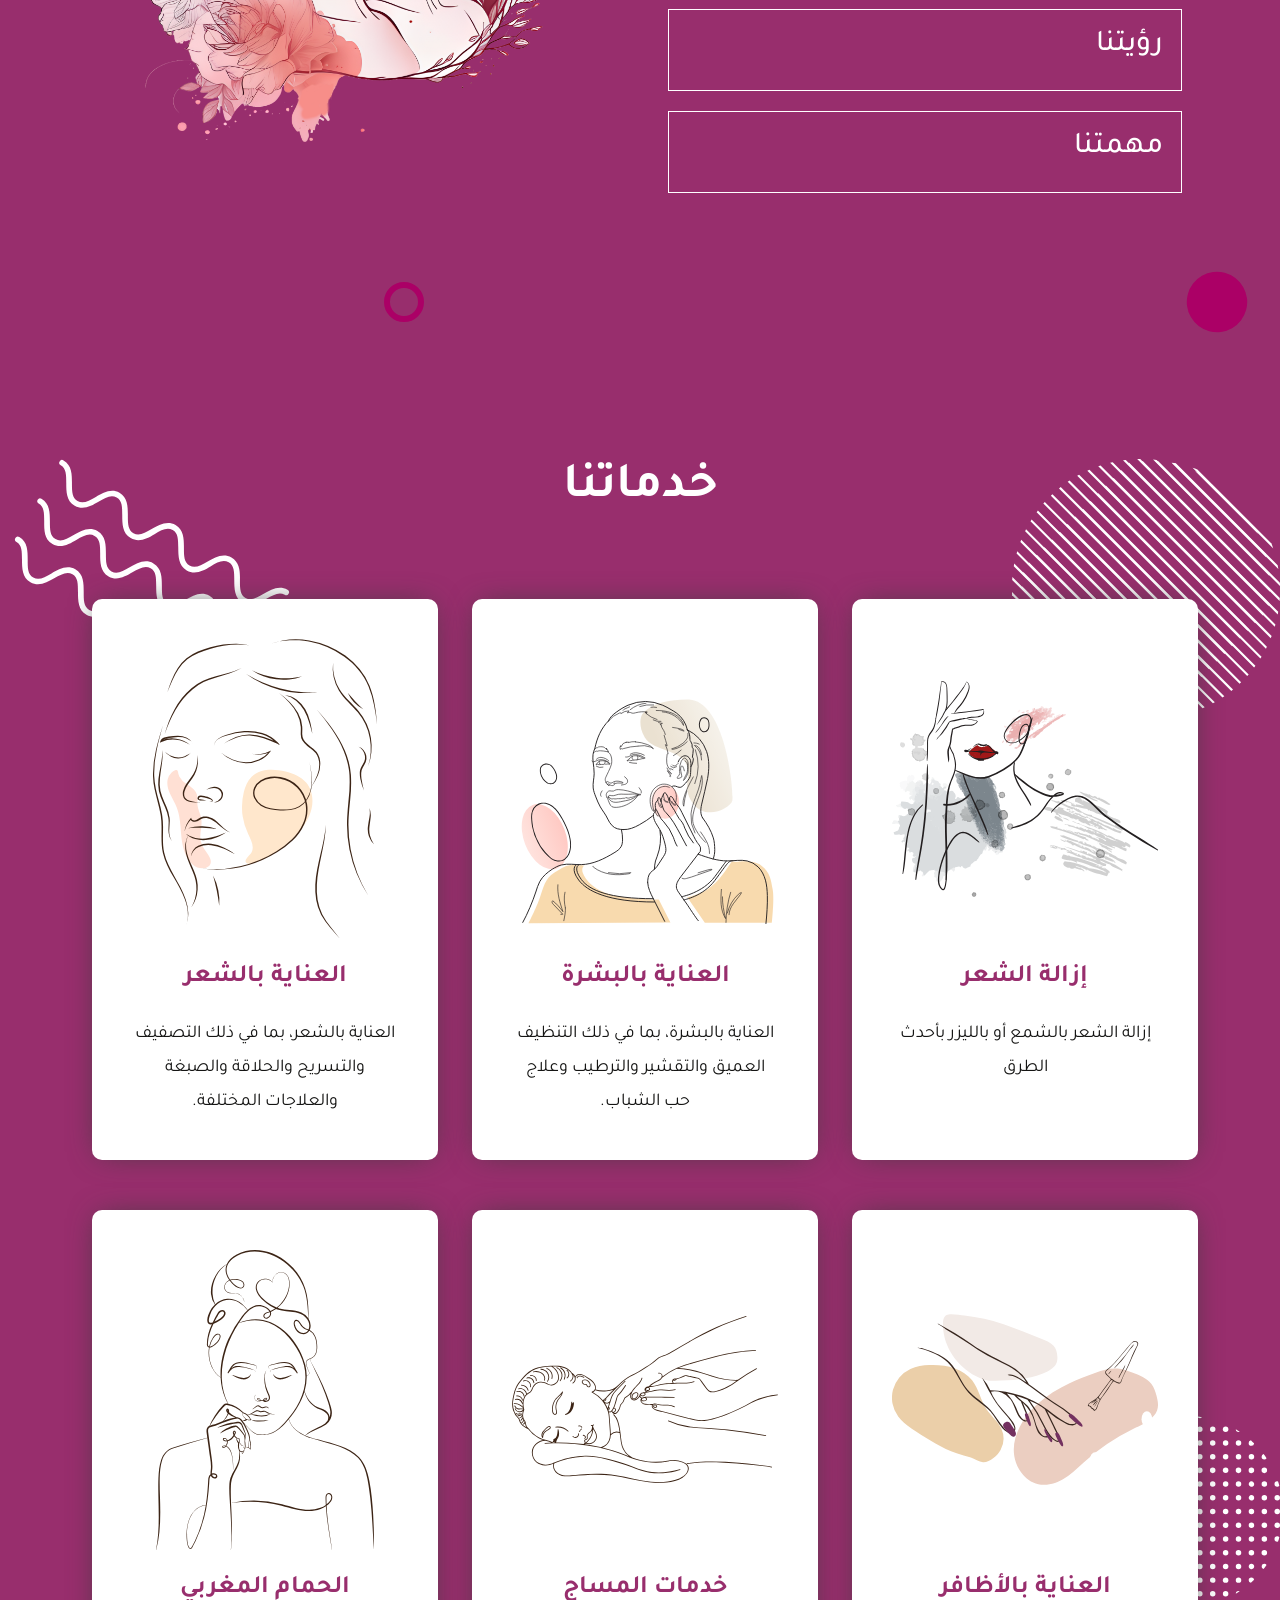
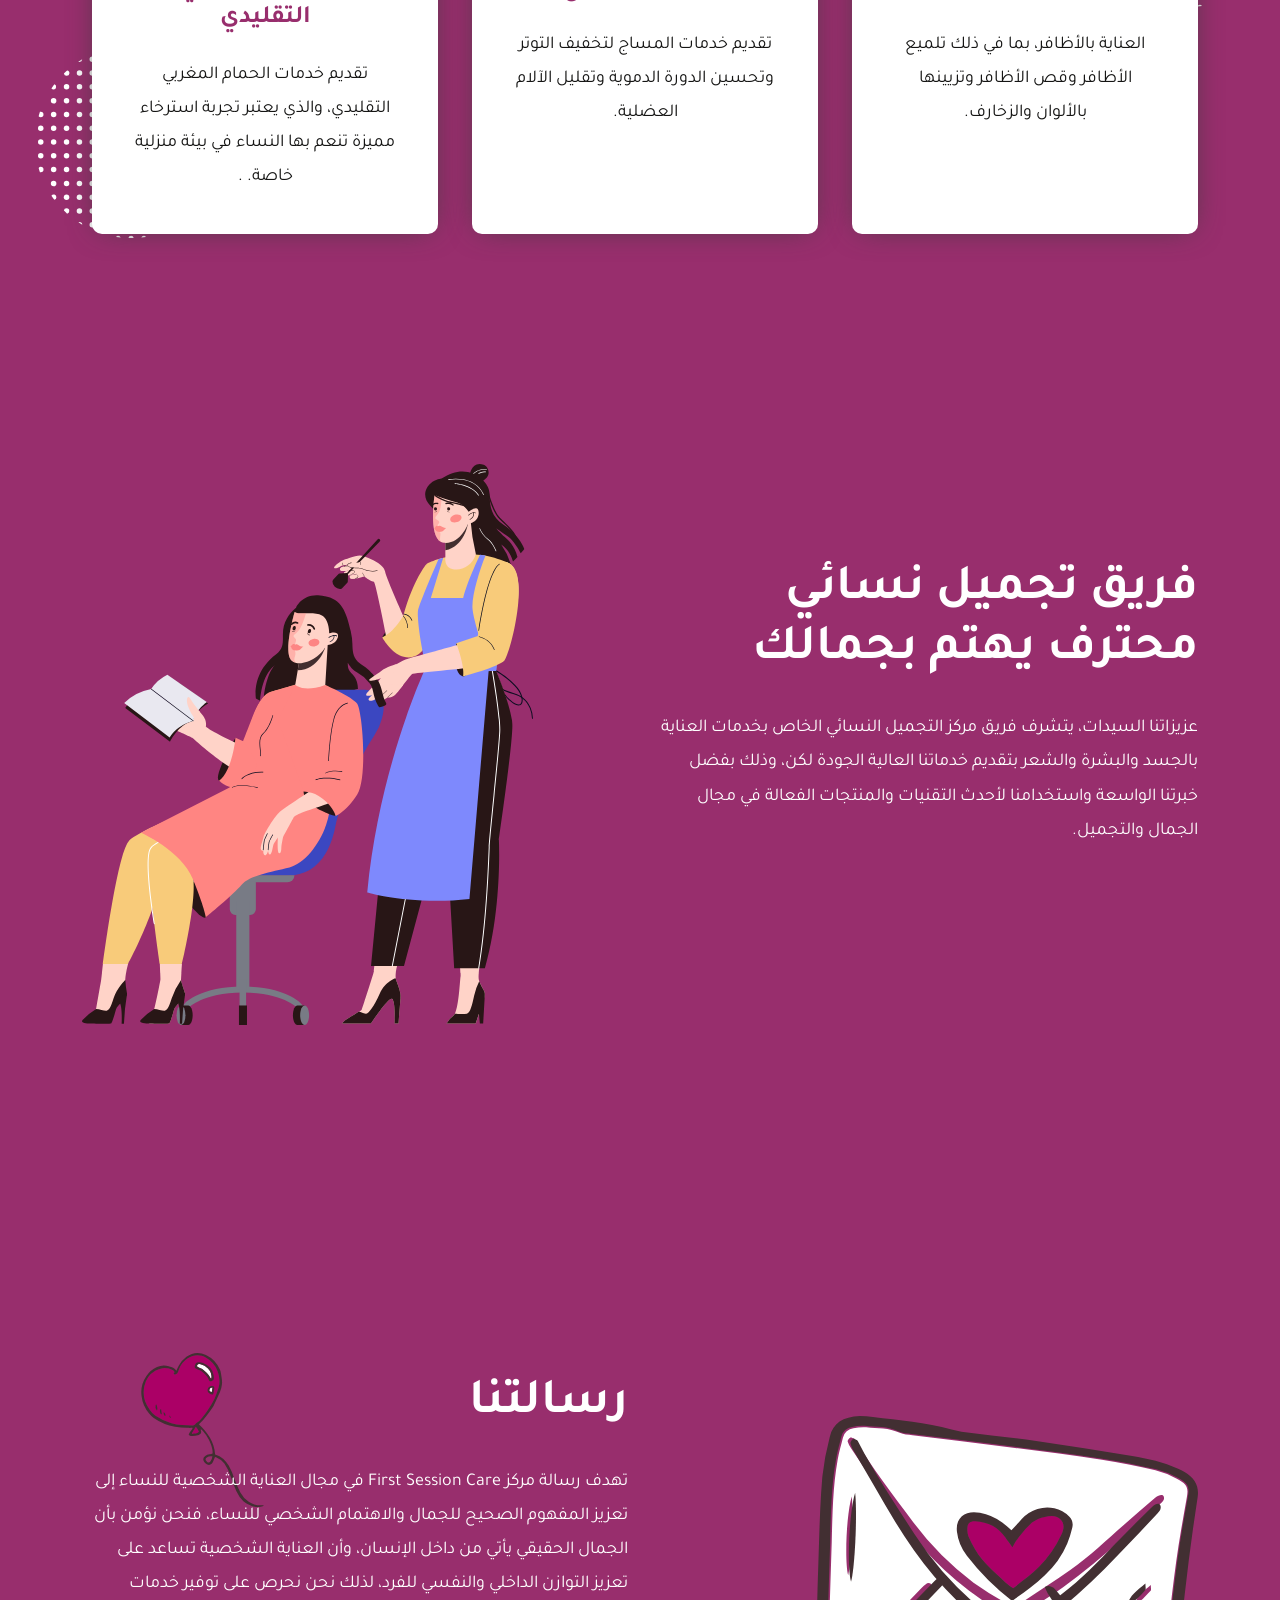
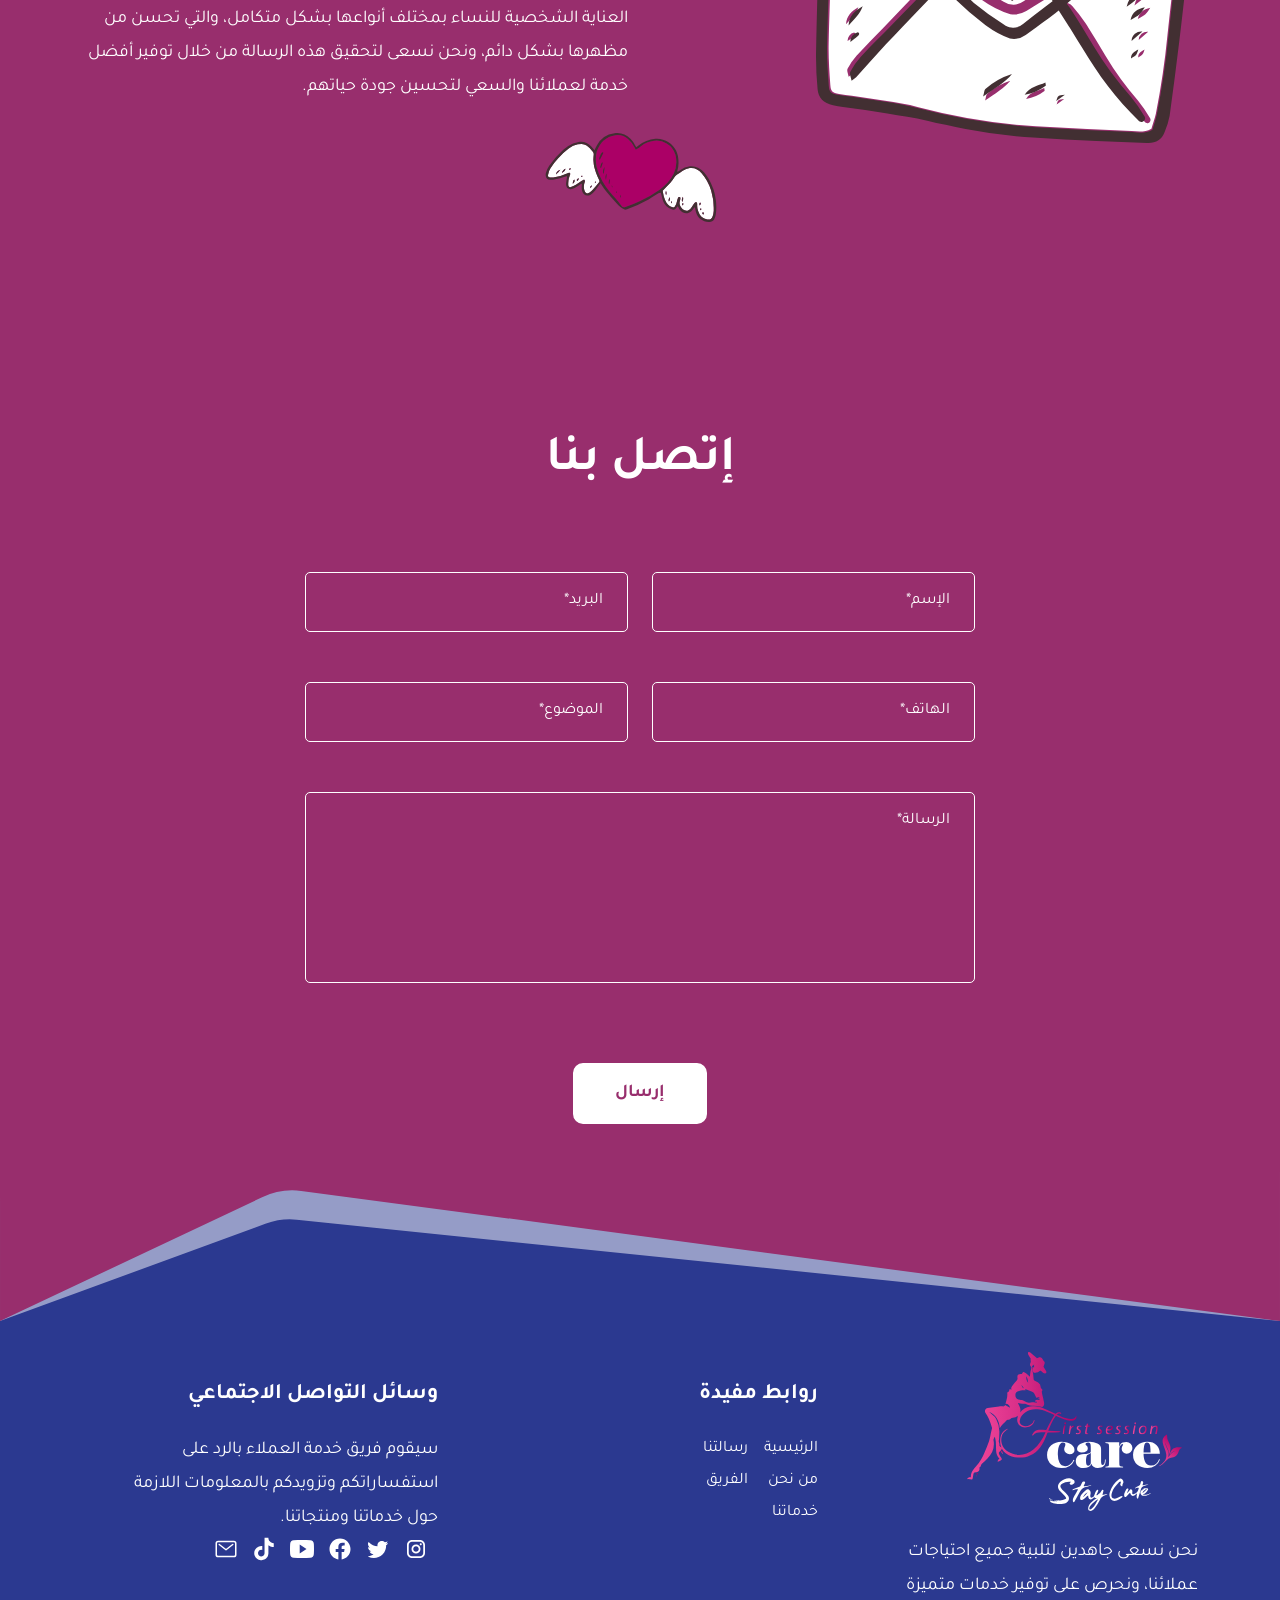
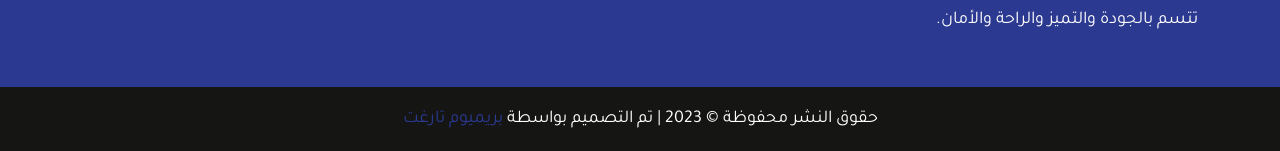
==== commit 482ae5ed: "" ====
--- a/index.html
+++ b/index.html
@@ -135,107 +135,19 @@
   </section>
   <!-- End Hero Section -->
 
-  <!-- Start About Section -->
-  <section class="about-us" id="about-us">
+
+
+
+  <!-- Start Accordion -->
+
+  <section class="accordion-section">
     <div class="circles d-none d-lg-block">
       <img src="/images/shapes/circles/01.svg" alt="Circle" class="one">
       <img src="/images/shapes/circles/02.svg" alt="Circle" class="two">
       <img src="/images/shapes/circles/03.svg" alt="Circle" class="three">
       <img src="/images/shapes/circles/04.svg" alt="Circle" class="four">
     </div>
-    <div class="container">
-      <div class="row align-items-center">
-        <div class="col-12 col-lg-6">
-          <div class="section-heading">
-            <h2 class="wow animate animate__fadeInDown">من نحن</h2>
-            <p class="wow animate animate__fadeInUp">مرحباً بك في عالم الجمال والرعاية الشخصية للنساء، نحن في مركز First
-              Session Care نقدم الخدمات المنزلية المتخصصة في تقديم
-              خدمات العناية بالجسد والبشرة والشعر، نفهم تماماً أن الحياة اليومية المزدحمة تجعل من الصعب عليك العثور على
-              الوقت الكافي
-              للقيام بالعناية الشخصية اللازمة لذلك نحن نقدم لك خدماتنا المنزلية المريحة التي تساعدك على الحصول على
-              العناية الشخصية
-              اللازمة بدون الحاجة للخروج من المنزل.</p>
-            <p class="wow animate animate__fadeInUp">في مركزنا، نقدم خدمات عديدة تشمل إزالة الشعر بشكل دقيق وفعال، تلميع
-              الأظافر لتحصلي على مظهر متألق وجميل،
-              وخدمات المساج
-              التي تساعدك على الاسترخاء وتحسين حالتك النفسية والجسدية، نحن نعمل مع فريق مدرب بشكل جيد ومؤهل لتقديم خدمات
-              متميزة وبأحدث
-              التقنيات والمعدات الحديثة.
-            </p>
-            <p class="wow animate animate__fadeInUp">نحن نحرص على تلبية جميع احتياجات عميلاتنا بشكل فردي والعمل على
-              تحقيق أهدافهن بشكل فعال، كما نضمن لكم
-              استخدام المنتجات
-              الآمنة والصحية والمتوافقة مع الأنظمة والمعايير الصحية العالمية، لأننا نؤمن بأن العناية بالنفس هي البداية
-              لحياة صحية
-              وسعيدة
-            </p>
-          </div>
-        </div>
-        <div class="col-12 col-lg-6 text-center text-lg-end">
-          <img src="/images/about.png" alt="About Image" class="wow animate animate__fadeInLeft">
-        </div>
-      </div>
-    </div>
-  </section>
-  <!-- End About Section -->
-
-  <!-- Start Our Vision Section -->
-  <section class="vision" id="vision">
-    <div class="container">
-      <div class="row align-items-center flex-column-reverse flex-lg-row">
-        <div class="col-12 col-lg-6 text-center text-lg-start">
-          <img src="/images/about.png" alt="About Image" class="wow animate animate__fadeInRight">
-        </div>
-        <div class="col-12 col-lg-6">
-          <div class="section-heading">
-            <h2 class="wow animate animate__fadeInDown">رؤيتنا</h2>
-            <p class="wow animate animate__fadeInUp">إن رؤيتنا هي تحسين الصحة والجمال لدى النساء والمساعدة في الحفاظ على
-              التوازن النفسي والجسدي، وذلك عن طريق توفير خدمات
-              العناية النسائية المنزلية ذات الجودة العالية.
-              نحن نهتم بك وبمتطلباتك الشخصية، ونحرص على تقديم الخدمات التي تناسب احتياجاتك بأسعار معقولة، وذلك لتحقيق
-              أعلى مستويات
-              الرضا لدى عملائنا.
-              نحن نتطلع إلى خدمتك وتوفير أفضل خدمة ممكنة لك، ولذلك فإننا نحرص على العمل بجد لتحقيق ذلك.
-            </p>
-          </div>
-        </div>
-      </div>
-    </div>
-  </section>
-  <!-- End Our Vision Section -->
-
-  <!-- Start Our Mision Section -->
-  <section class="mision" id="mision">
-    <div class="container">
-      <div class="row align-items-center">
-        <div class="col-12 col-lg-6">
-          <div class="section-heading">
-            <h2 class="wow animate animate__fadeInDown">مهمتنا</h2>
-            <p class="wow animate animate__fadeInUp">مهمة مركز First Session Care هي تقديم خدمات العناية الشخصية للنساء
-              في منازلهن، وذلك لتلبية احتياجاتهن ومساعدتهن على
-              الحفاظ على الجمال والنضارة والصحة العامة لجسدهن، نحن نفهم تماماً أن النساء يحتاجن إلى العناية الشخصية بشكل
-              دائم وبشكل
-              خاص للحفاظ على مظهرهن وصحتهن العامة، ولذلك فإن مركزنا يسعى جاهداَ لتقديم أفضل الخدمات المنزلية التي تلبي
-              احتياجاتهن
-              وتجعلهن يشعرن بالثقة والجمال، من خلال فريقنا المتخصص والمهتم، نحن نضمن توفير أحدث التقنيات والمنتجات ذات
-              الجودة العالية،
-              ونحرص على تقديم خدمات شاملة ومتنوعة تشمل العناية بالبشرة والشعر والجسد والأظافر، وغيرها من الخدمات
-              الأساسية،لذلك يمكنكم
-              الاعتماد علينا لتقديم خدمات العناية الشخصية المنزلية التي تناسب احتياجاتكم وتحقق أعلى مستويات الرضا لديكم.
-            </p>
-          </div>
-        </div>
-        <div class="col-12 col-lg-6 text-center text-lg-end">
-          <img src="/images/about.png" alt="About Image" class="wow animate animate__fadeInLeft">
-        </div>
-      </div>
-    </div>
-  </section>
-  <!-- End Our Mision Section -->
-
-  <!-- Start Accordion -->
-
-  <section class="accordion-section">
+
     <div class="container">
       <div class="section-heading text-center">
         <h2>لأن جمالكِ يستحق الأفضل, نقدّم خدمات متميزة لتحقيق أحلامكِ</h2>
--- a/css/style.css
+++ b/css/style.css
@@ -1171,6 +1171,43 @@
   }
 }
 
+.accordion-section .circles img {
+  position: absolute;
+  z-index: -1;
+}
+.accordion-section .circles img.one {
+  width: 98px;
+  height: 98px;
+  top: 57px;
+  right: 5%;
+  -webkit-animation: floating ease-in-out 3s infinite;
+          animation: floating ease-in-out 3s infinite;
+}
+.accordion-section .circles img.two {
+  width: 40px;
+  height: 40px;
+  bottom: 57px;
+  left: 30%;
+  -webkit-animation: floating ease-in-out 1s infinite alternate;
+          animation: floating ease-in-out 1s infinite alternate;
+}
+.accordion-section .circles img.three {
+  width: 74px;
+  height: 74px;
+  top: 103px;
+  left: 4%;
+  -webkit-animation: left_right ease-in-out 5s infinite;
+          animation: left_right ease-in-out 5s infinite;
+}
+.accordion-section .circles img.four {
+  width: 74px;
+  height: 74px;
+  bottom: 40px;
+  right: 2%;
+  -webkit-animation: left_right ease-in-out 2s infinite alternate;
+          animation: left_right ease-in-out 2s infinite alternate;
+}
+
 .accordion {
   border-radius: 8px;
   padding: 16px;
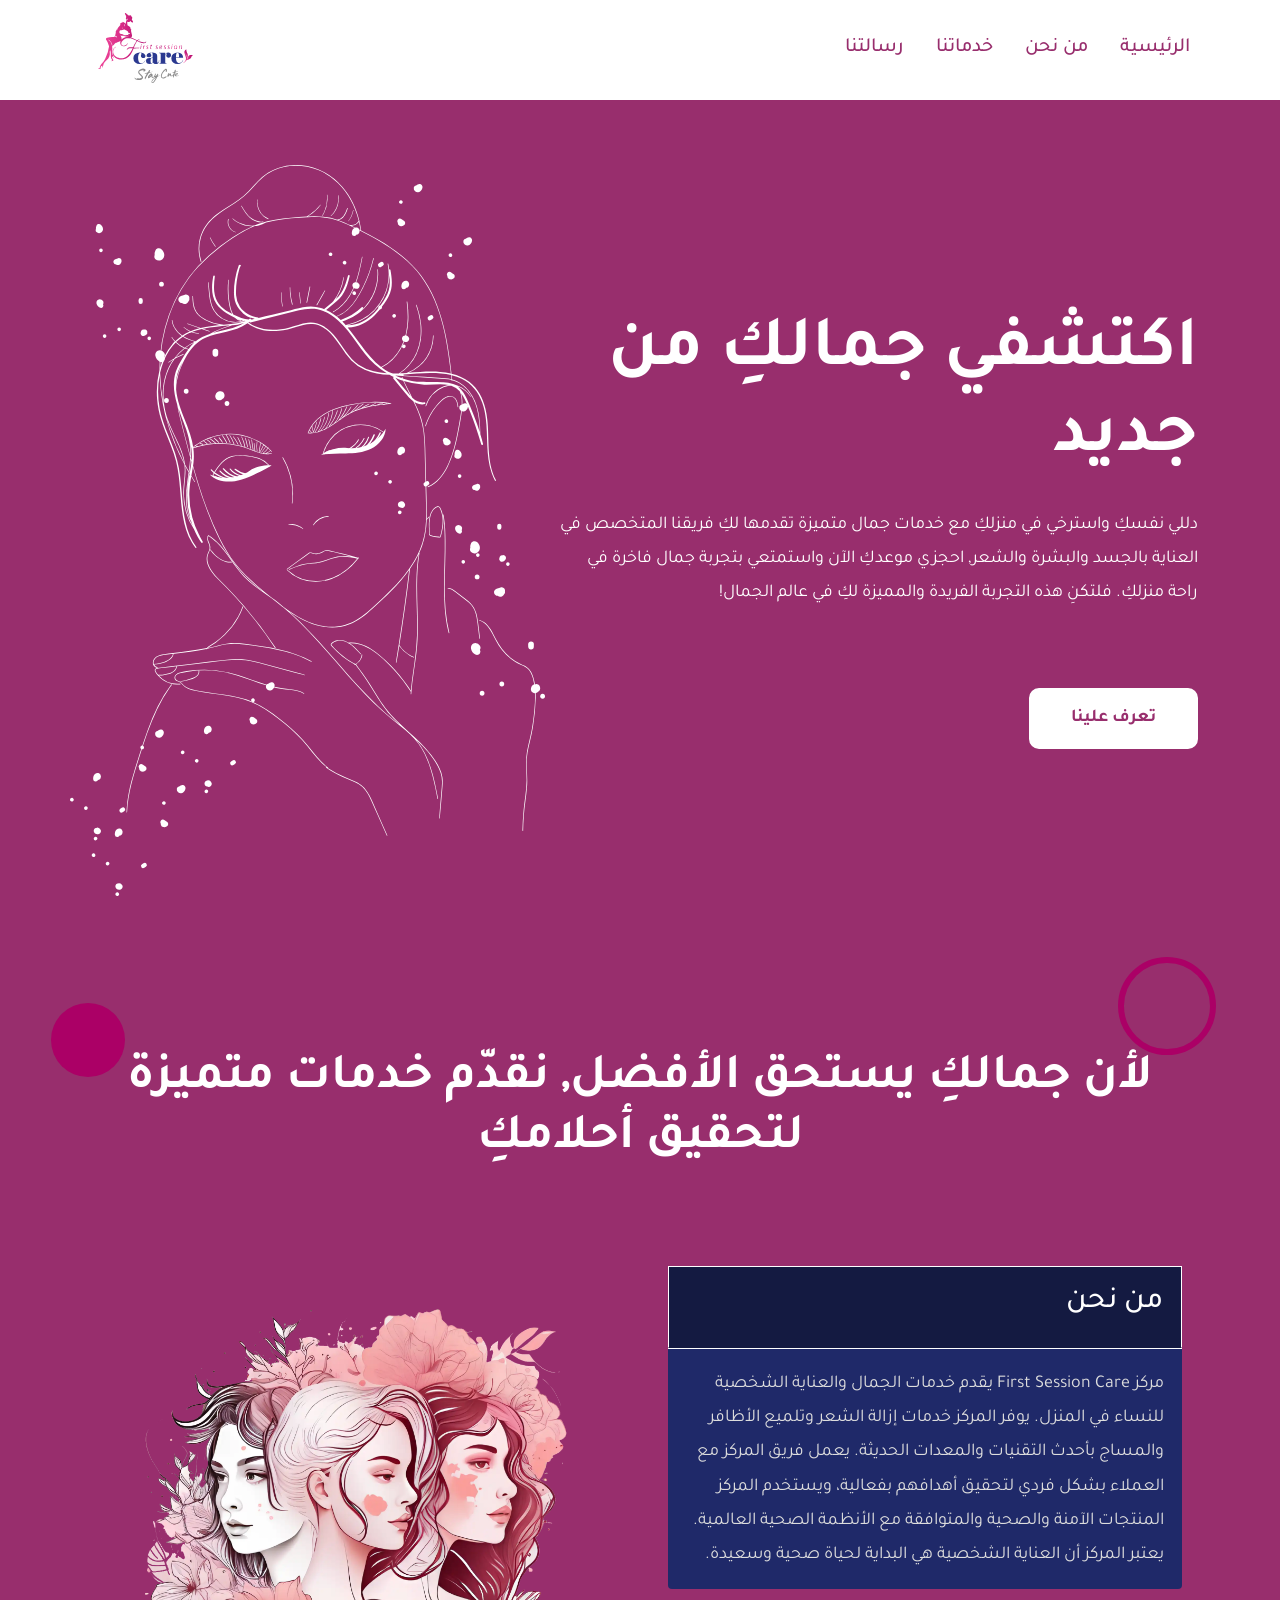
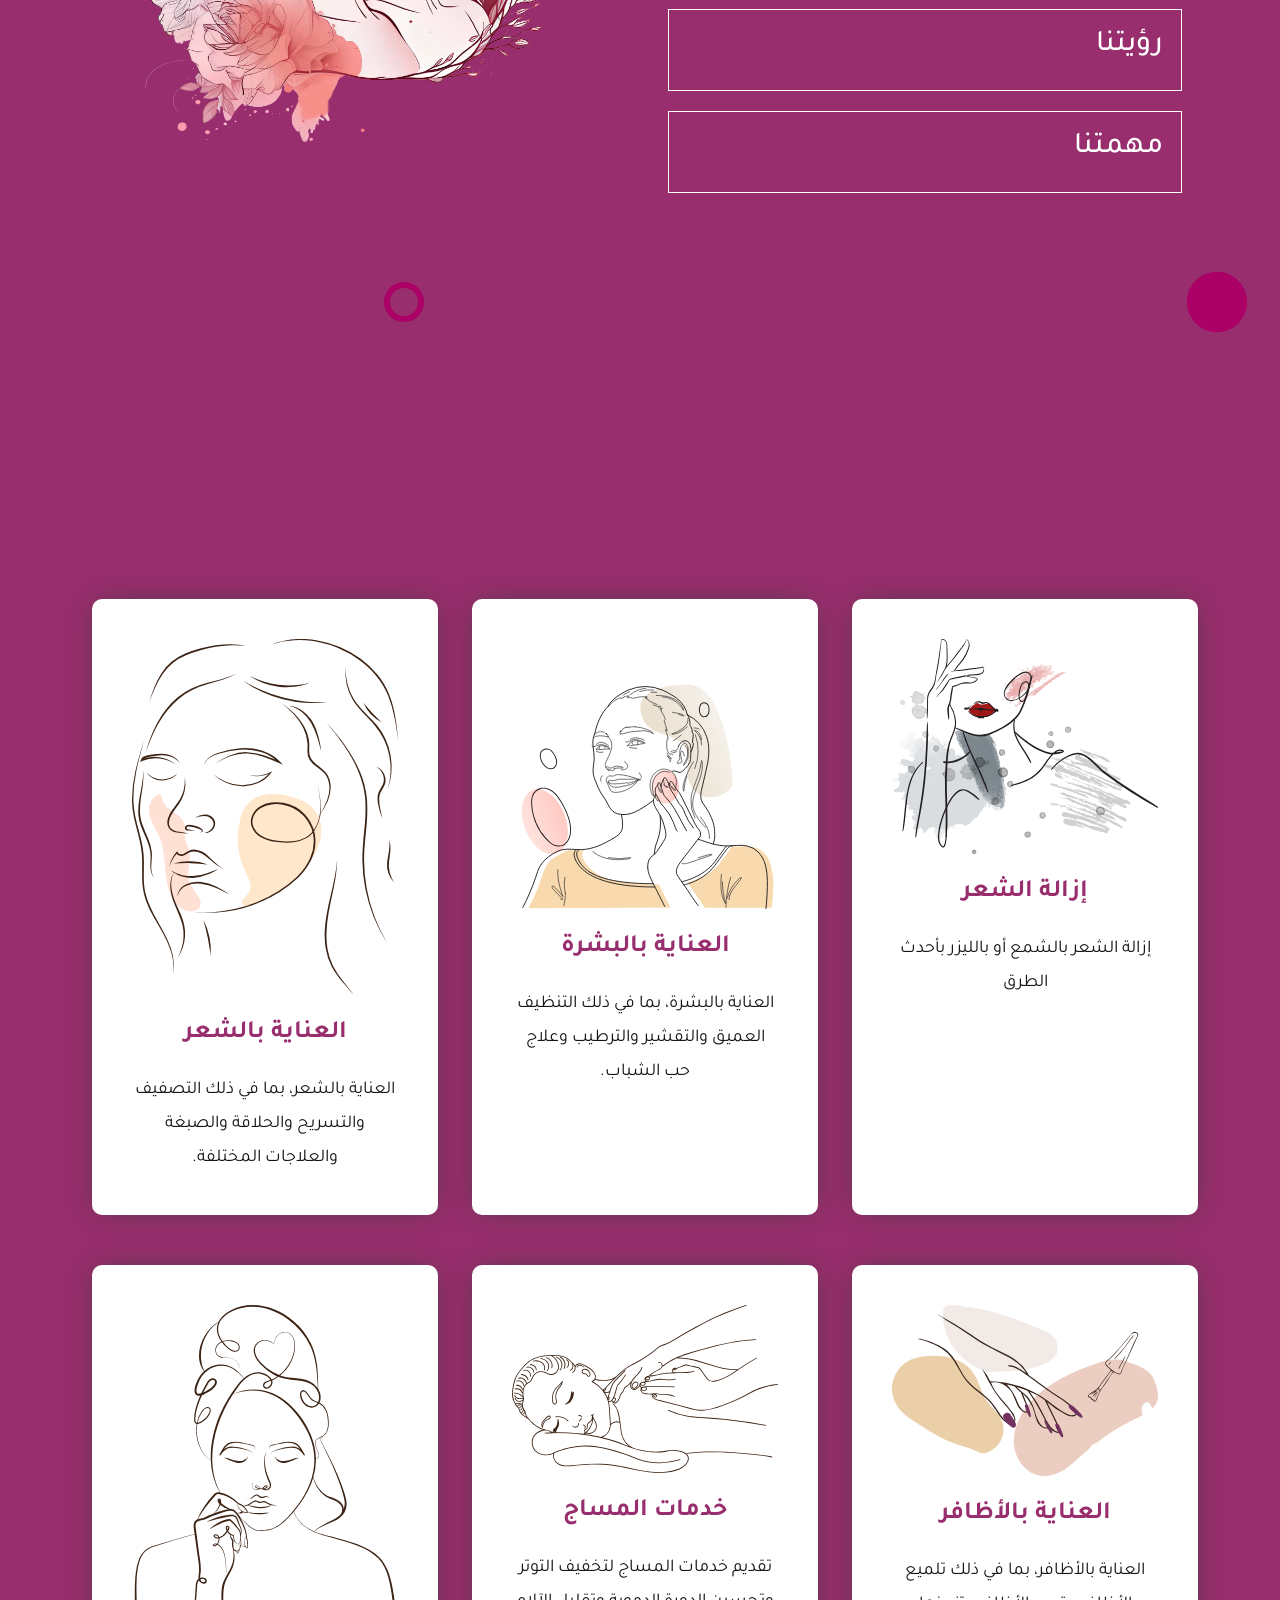
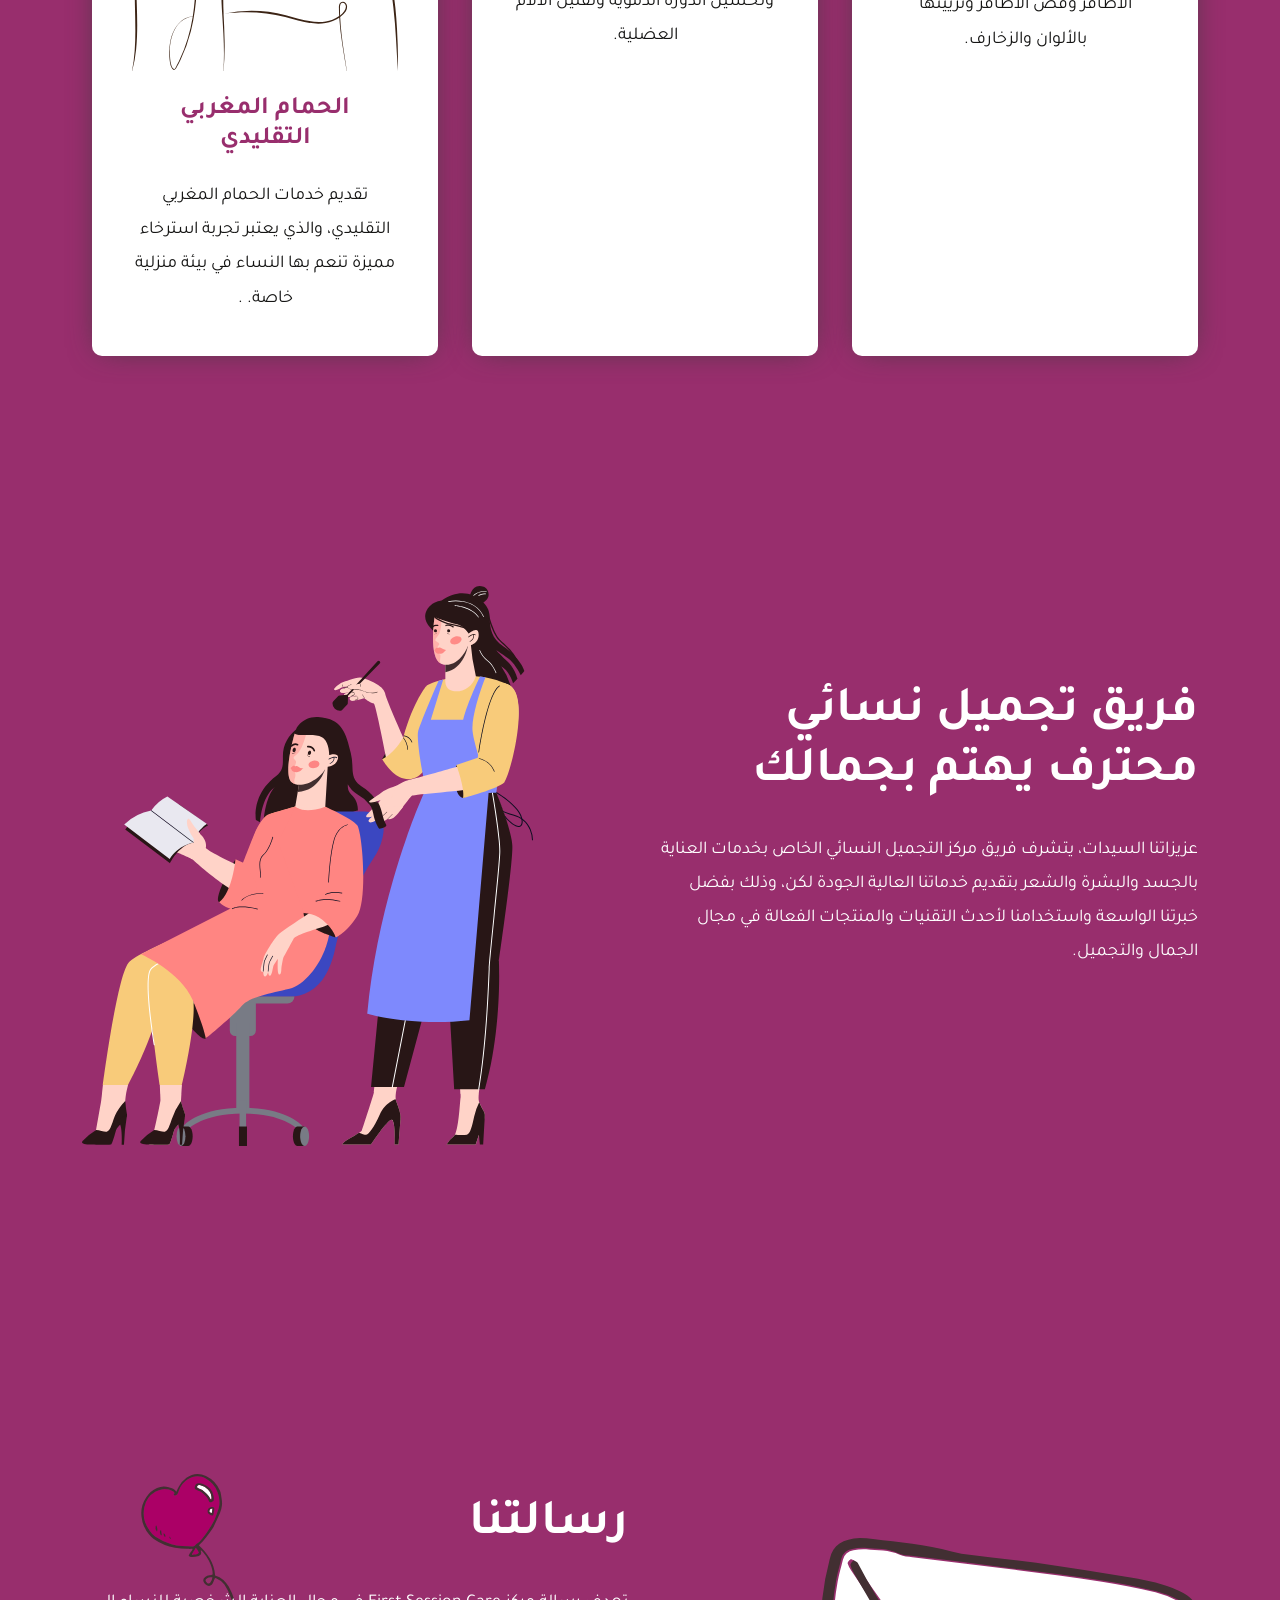
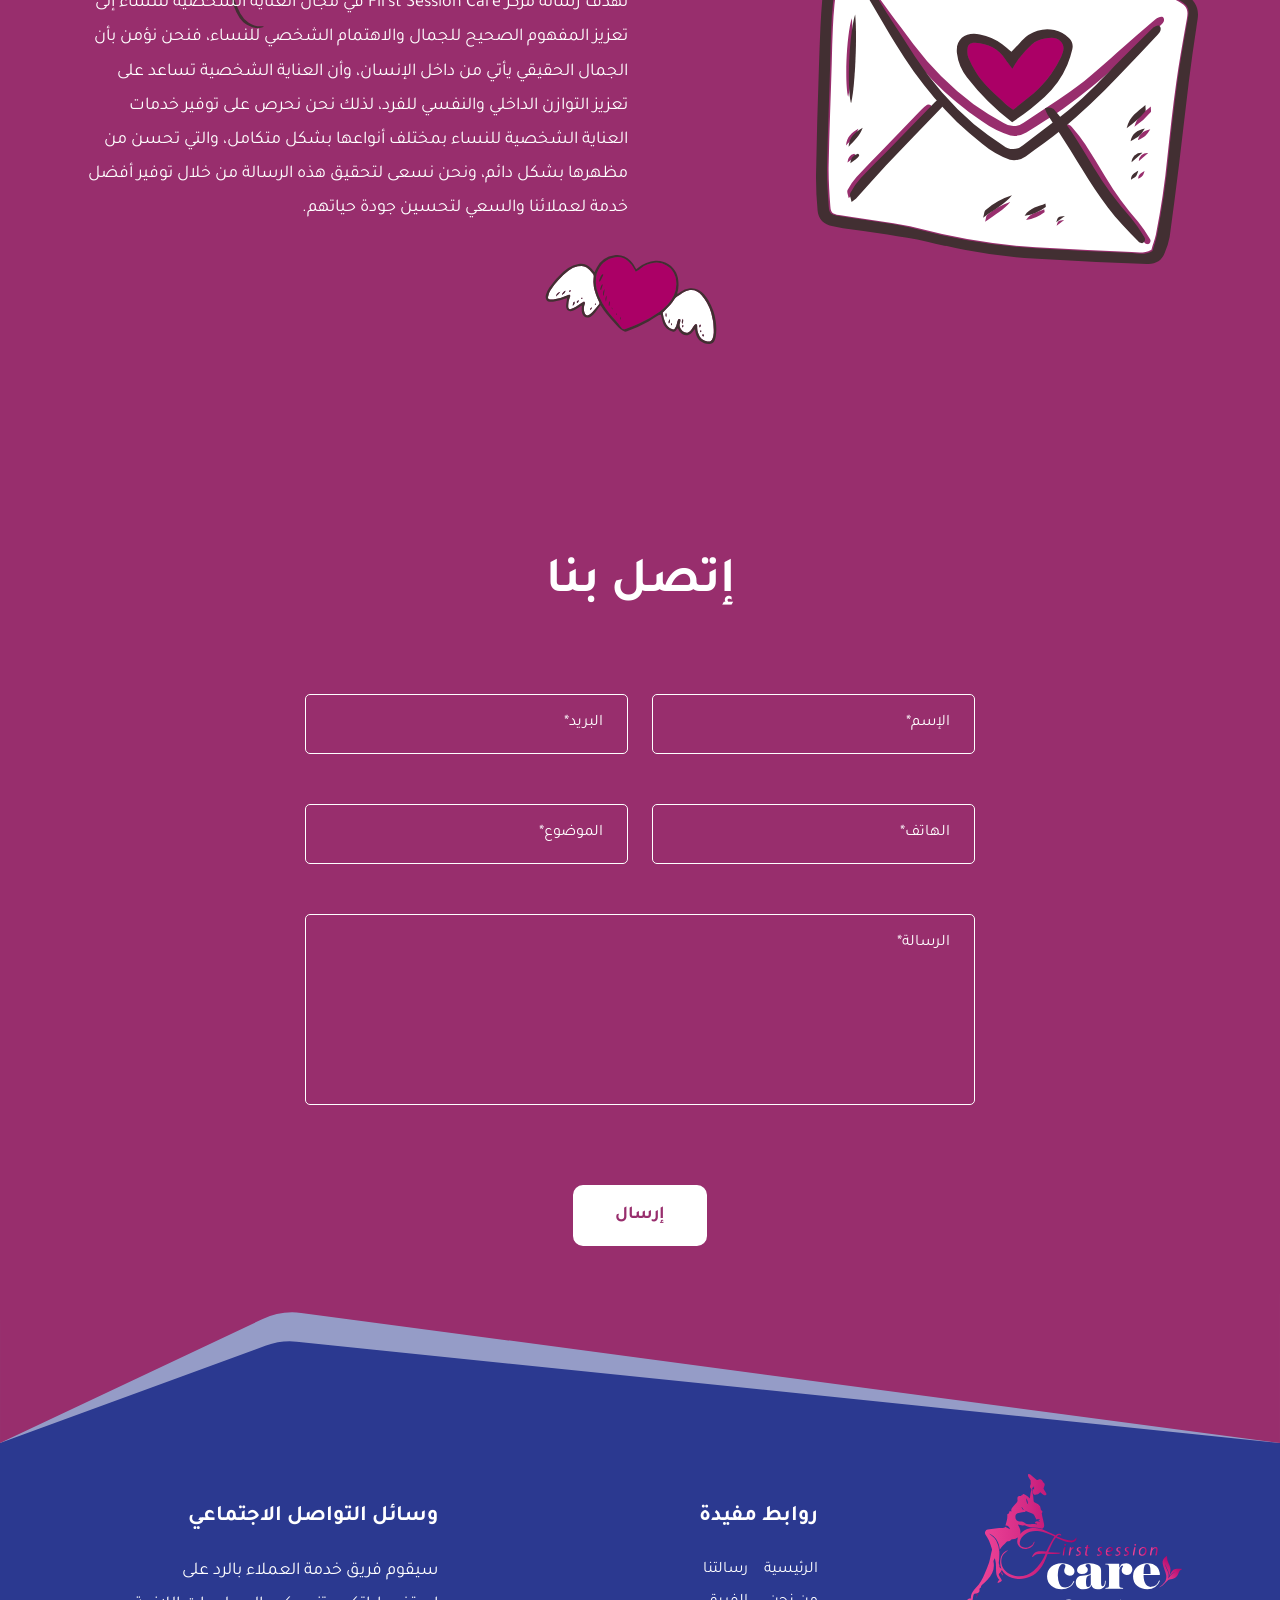
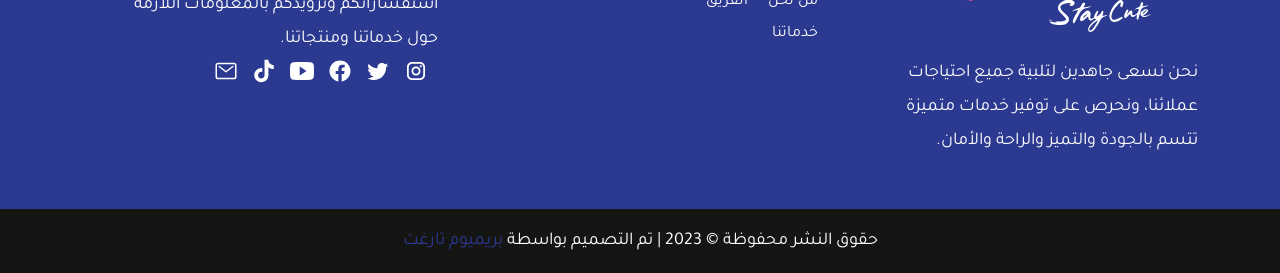
==== commit 69b3b8ba: "" ====
--- a/index.html
+++ b/index.html
@@ -104,11 +104,9 @@
 
   <!-- Start Hero Section -->
   <section class="home" id="home">
-    <img src="./images/shape-1.svg" alt="circle" class="circle circle-1 wow animate animate__zoomIn">
-    <img src="./images/shape-2.svg" alt="circle" class="circle circle-2 wow animate animate__zoomIn delay-5">
     <div class="container">
       <div class="row align-items-start align-items-md-center justify-content-between">
-        <div class="col-12 col-lg-8 content-col">
+        <div class="col-12 col-lg-7 content-col">
           <h1 class="mb-4 text-center text-lg-start wow animate animate__fadeInUp delay-10">
             اكتشفي جمالكِ من جديد
           </h1>
@@ -126,9 +124,8 @@
 
           </div>
         </div>
-        <div class="col p-0">
-          <img src="./images/shape-3.svg" alt="Hand with donuts"
-            class="hero-img wow animate animate__fadeInLeft delay-17">
+        <div class="col-5 p-0 d-none d-lg-block">
+          <img src="./images/hero.svg" alt="Girl" class="hero-img wow animate animate__fadeInLeft delay-17">
         </div>
       </div>
     </div>
@@ -193,7 +190,7 @@
           </div>
         </div>
         <div class="col-12 col-lg-6">
-          <img src="images/01.png" alt="">
+          <img src="images/01.webp" alt="Girls">
         </div>
       </div>
 
@@ -204,16 +201,7 @@
 
   <!-- Start Our Services Section -->
   <section class="our-services" id="our-services">
-    <div class="shapes d-none d-lg-block">
-      <img src="/images/shapes/circle-lins.svg" alt="Shape" class="circle-lins-01 anm" data-speed-x="30"
-        data-speed-y="-40" data-speed-scale="0" data-speed-rotate="-50" data-speed-opacity="0">
-      <img src="/images/shapes/waves.svg" alt="Shape" class="waves anm" data-speed-x="30" data-speed-y="-40"
-        data-speed-scale="0" data-speed-rotate="-50" data-speed-opacity="0">
-      <img src="/images/shapes/circle-circle.svg" alt="Shape" class="circle-circle-01 anm" data-speed-x="30"
-        data-speed-y="-40" data-speed-scale="0" data-speed-rotate="-50" data-speed-opacity="0">
-      <img src="/images/shapes/circle-circle.svg" alt="Shape" class="circle-circle-02 anm" data-speed-x="30"
-        data-speed-y="-40" data-speed-scale="0" data-speed-rotate="-50" data-speed-opacity="0">
-    </div>
+
     <div class="container">
       <div class="section-heading text-center">
         <h2 class="wow animate animate__fadeInUp">خدماتنا</h2>
--- a/css/style.css
+++ b/css/style.css
@@ -657,30 +657,6 @@
     font-size: 40px;
   }
 }
-.home .hero-img {
-  position: absolute;
-  max-width: 300px;
-  top: 100px;
-  -webkit-transform: translateX(-60px);
-          transform: translateX(-60px);
-}
-@media (max-width: 1199px) {
-  .home .hero-img {
-    max-width: 500px;
-    top: 50%;
-    -webkit-transform: translateX(-60px) translateY(-50%);
-            transform: translateX(-60px) translateY(-50%);
-  }
-}
-@media (max-width: 992px) {
-  .home .hero-img {
-    top: unset;
-    bottom: 0;
-    left: 0;
-    max-width: 100px;
-    z-index: -1;
-  }
-}
 .home .circle {
   position: absolute;
   z-index: -1;
@@ -707,160 +683,9 @@
   }
 }
 
-.about-us .circles img,
-.vision .circles img,
-.mision .circles img {
-  position: absolute;
-  z-index: -1;
-}
-.about-us .circles img.one,
-.vision .circles img.one,
-.mision .circles img.one {
-  width: 98px;
-  height: 98px;
-  top: 57px;
-  right: 5%;
-  -webkit-animation: floating ease-in-out 3s infinite;
-          animation: floating ease-in-out 3s infinite;
-}
-.about-us .circles img.two,
-.vision .circles img.two,
-.mision .circles img.two {
-  width: 40px;
-  height: 40px;
-  bottom: 57px;
-  left: 30%;
-  -webkit-animation: floating ease-in-out 1s infinite alternate;
-          animation: floating ease-in-out 1s infinite alternate;
-}
-.about-us .circles img.three,
-.vision .circles img.three,
-.mision .circles img.three {
-  width: 74px;
-  height: 74px;
-  top: 103px;
-  left: 4%;
-  -webkit-animation: left_right ease-in-out 5s infinite;
-          animation: left_right ease-in-out 5s infinite;
-}
-.about-us .circles img.four,
-.vision .circles img.four,
-.mision .circles img.four {
-  width: 74px;
-  height: 74px;
-  bottom: 40px;
-  right: 2%;
-  -webkit-animation: left_right ease-in-out 2s infinite alternate;
-          animation: left_right ease-in-out 2s infinite alternate;
-}
-.about-us img,
-.vision img,
-.mision img {
-  width: 75%;
-}
-@media (max-width: 992px) {
-  .about-us img,
-.vision img,
-.mision img {
-    width: 100%;
-  }
-}
-@-webkit-keyframes floating {
-  0% {
-    -webkit-transform: translateY(0);
-            transform: translateY(0);
-  }
-  50% {
-    -webkit-transform: translateY(-10px);
-            transform: translateY(-10px);
-  }
-  75% {
-    -webkit-transform: translateY(10px);
-            transform: translateY(10px);
-  }
-  100% {
-    -webkit-transform: translateY(0);
-            transform: translateY(0);
-  }
-}
-@keyframes floating {
-  0% {
-    -webkit-transform: translateY(0);
-            transform: translateY(0);
-  }
-  50% {
-    -webkit-transform: translateY(-10px);
-            transform: translateY(-10px);
-  }
-  75% {
-    -webkit-transform: translateY(10px);
-            transform: translateY(10px);
-  }
-  100% {
-    -webkit-transform: translateY(0);
-            transform: translateY(0);
-  }
-}
-@-webkit-keyframes left_right {
-  0% {
-    -webkit-transform: translateY(0);
-            transform: translateY(0);
-  }
-  50% {
-    -webkit-transform: translateX(-30px);
-            transform: translateX(-30px);
-  }
-  75% {
-    -webkit-transform: translateX(30px);
-            transform: translateX(30px);
-  }
-  100% {
-    -webkit-transform: translateY(0);
-            transform: translateY(0);
-  }
-}
-@keyframes left_right {
-  0% {
-    -webkit-transform: translateY(0);
-            transform: translateY(0);
-  }
-  50% {
-    -webkit-transform: translateX(-30px);
-            transform: translateX(-30px);
-  }
-  75% {
-    -webkit-transform: translateX(30px);
-            transform: translateX(30px);
-  }
-  100% {
-    -webkit-transform: translateY(0);
-            transform: translateY(0);
-  }
-}
-
 .our-services {
   background-color: #982e6d;
   padding: 80px 0;
-}
-.our-services .shapes img {
-  position: absolute;
-  z-index: -1;
-}
-.our-services .shapes .circle-lins-01 {
-  width: 267.73px;
-}
-.our-services .shapes .waves {
-  width: 290.4px;
-  left: 0;
-}
-.our-services .shapes .circle-circle-01 {
-  width: 185.75px;
-  bottom: 20%;
-}
-.our-services .shapes .circle-circle-02 {
-  width: 185.75px;
-  bottom: 5%;
-  left: 3%;
 }
 .our-services .row {
   row-gap: 50px;
@@ -892,10 +717,9 @@
   }
 }
 .our-services .service-card .card-image img {
-  width: 100%;
-  height: 300px;
-  -o-object-fit: contain;
-     object-fit: contain;
+  gf: 100%;
+  v: 300px;
+  s: contain;
 }
 .our-services .service-card .card-heading {
   font-weight: 600;
@@ -1125,36 +949,6 @@
   color: #2b3990;
 }
 
-.page-banner {
-  margin-top: calc(1.75rem + 6vw);
-  height: 150px;
-  background-color: #982e6d;
-  display: -webkit-box;
-  display: -ms-flexbox;
-  display: flex;
-  -webkit-box-align: center;
-      -ms-flex-align: center;
-          align-items: center;
-  -webkit-box-pack: center;
-      -ms-flex-pack: center;
-          justify-content: center;
-}
-@media (min-width: 1200px) {
-  .page-banner {
-    margin-top: 6.25rem;
-  }
-}
-.page-banner h1 {
-  text-align: center;
-  color: #fff;
-  font-size: calc(1.40625rem + 1.875vw);
-}
-@media (min-width: 1200px) {
-  .page-banner h1 {
-    font-size: 2.8125rem;
-  }
-}
-
 @media (max-width: 992px) {
   .about-us,
 .vision,
@@ -1256,4 +1050,78 @@
 .accordion-tab.active + .accordion-panel {
   border-top: 1px solid #fff;
   padding: 18px;
+}
+
+@-webkit-keyframes floating {
+  0% {
+    -webkit-transform: translateY(0);
+            transform: translateY(0);
+  }
+  50% {
+    -webkit-transform: translateY(-10px);
+            transform: translateY(-10px);
+  }
+  75% {
+    -webkit-transform: translateY(10px);
+            transform: translateY(10px);
+  }
+  100% {
+    -webkit-transform: translateY(0);
+            transform: translateY(0);
+  }
+}
+
+@keyframes floating {
+  0% {
+    -webkit-transform: translateY(0);
+            transform: translateY(0);
+  }
+  50% {
+    -webkit-transform: translateY(-10px);
+            transform: translateY(-10px);
+  }
+  75% {
+    -webkit-transform: translateY(10px);
+            transform: translateY(10px);
+  }
+  100% {
+    -webkit-transform: translateY(0);
+            transform: translateY(0);
+  }
+}
+@-webkit-keyframes left_right {
+  0% {
+    -webkit-transform: translateY(0);
+            transform: translateY(0);
+  }
+  50% {
+    -webkit-transform: translateX(-30px);
+            transform: translateX(-30px);
+  }
+  75% {
+    -webkit-transform: translateX(30px);
+            transform: translateX(30px);
+  }
+  100% {
+    -webkit-transform: translateY(0);
+            transform: translateY(0);
+  }
+}
+@keyframes left_right {
+  0% {
+    -webkit-transform: translateY(0);
+            transform: translateY(0);
+  }
+  50% {
+    -webkit-transform: translateX(-30px);
+            transform: translateX(-30px);
+  }
+  75% {
+    -webkit-transform: translateX(30px);
+            transform: translateX(30px);
+  }
+  100% {
+    -webkit-transform: translateY(0);
+            transform: translateY(0);
+  }
 }
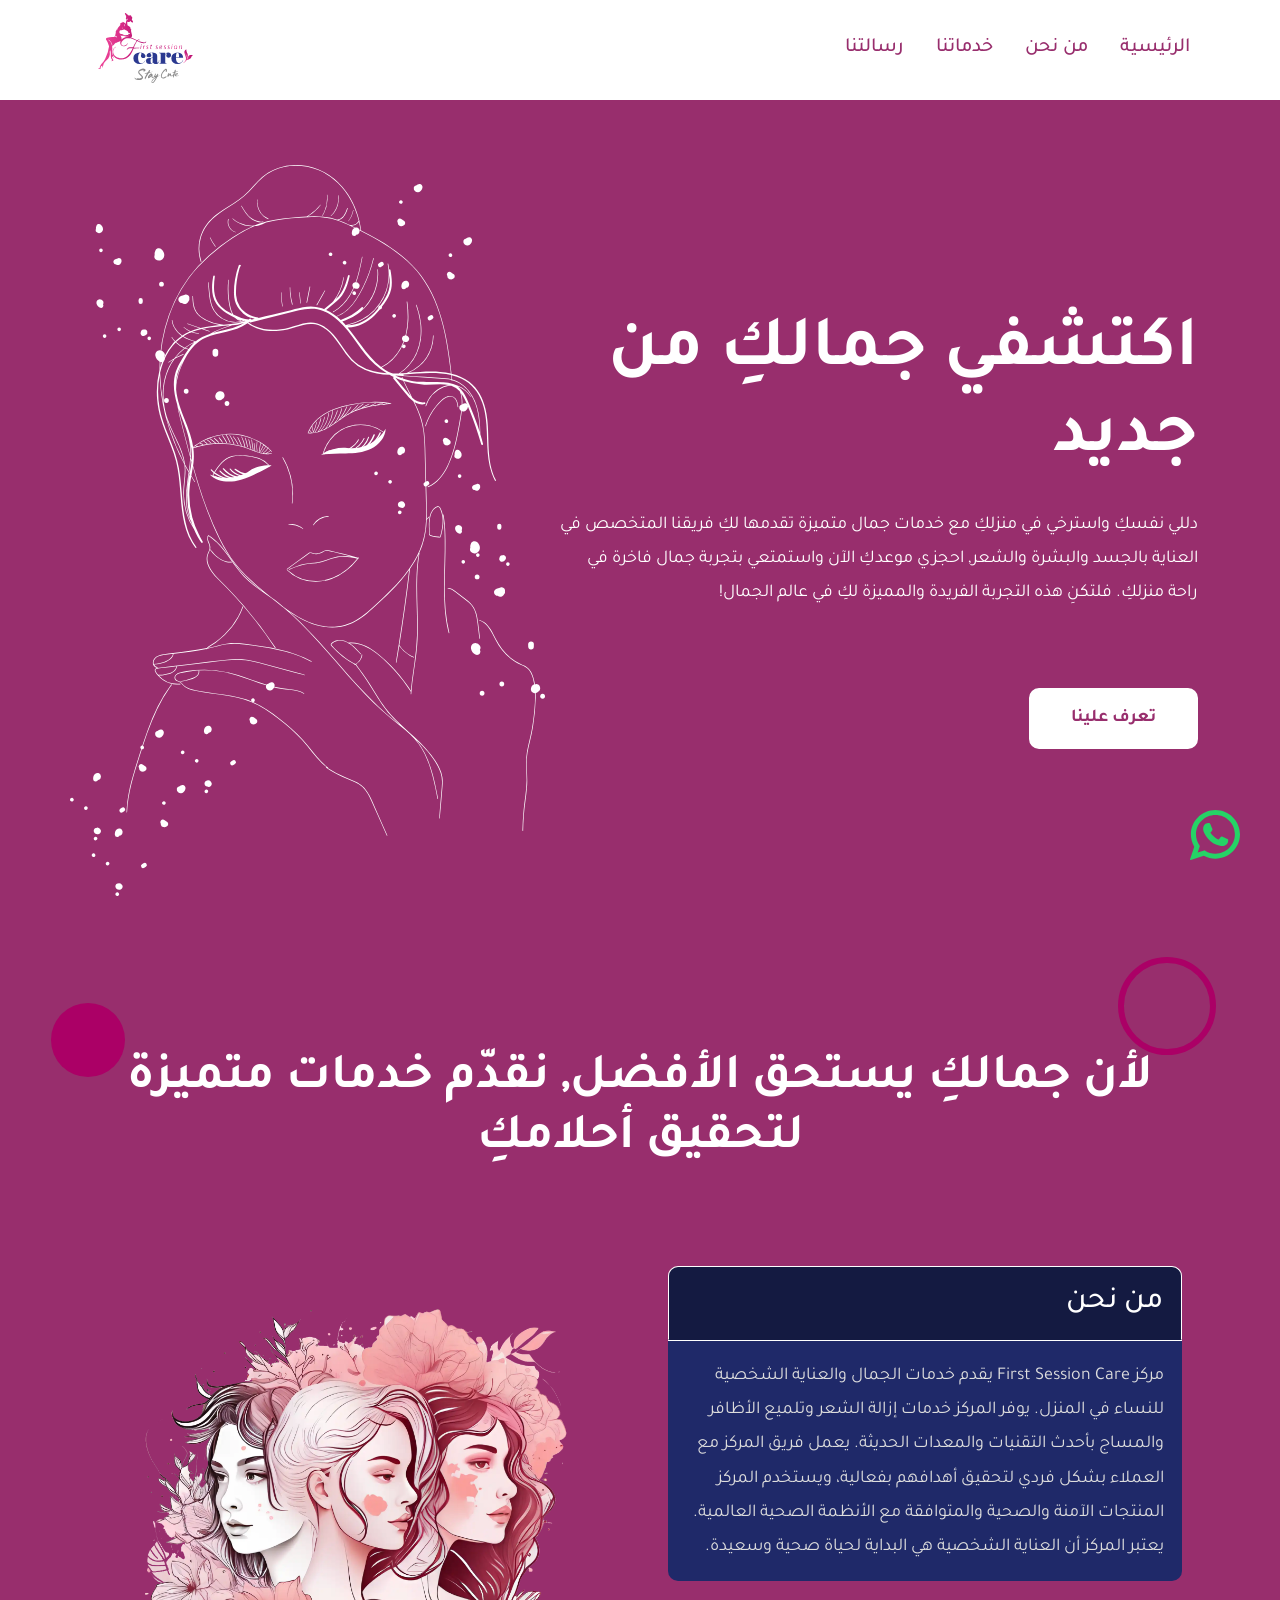
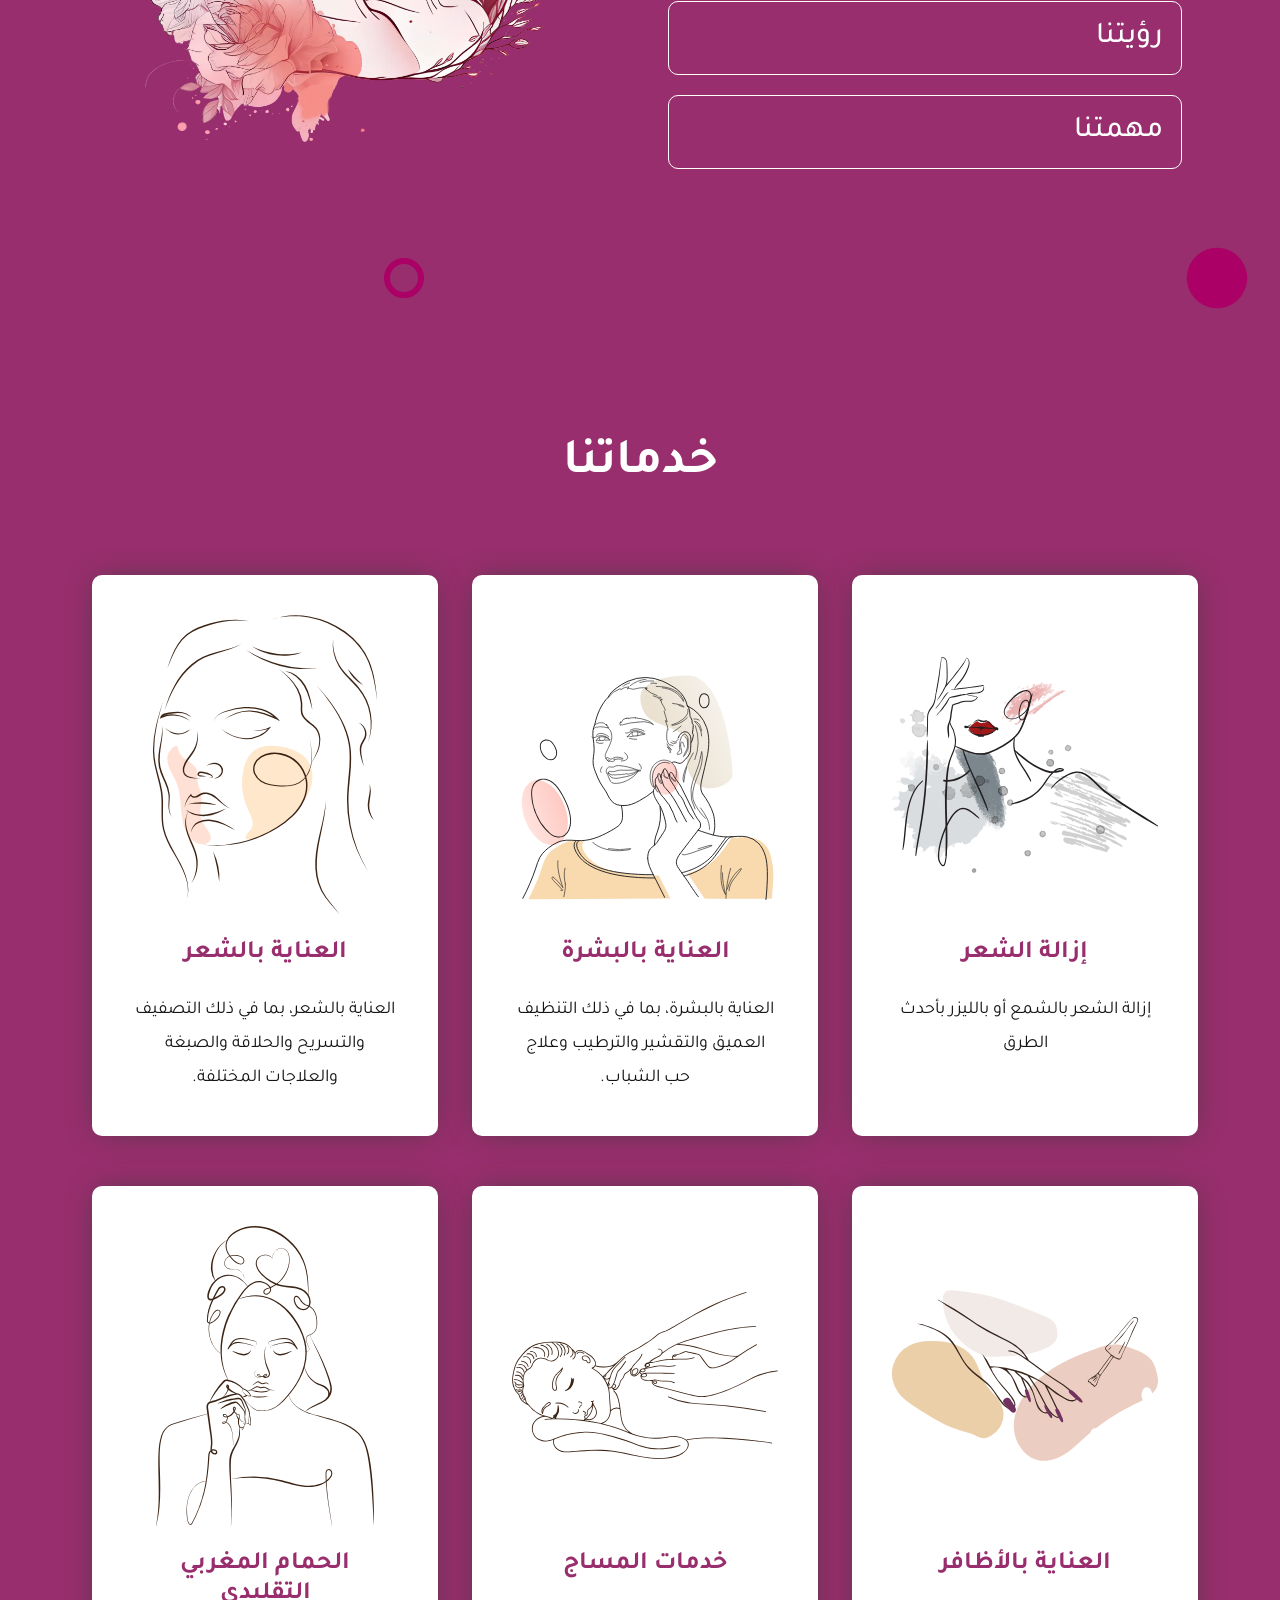
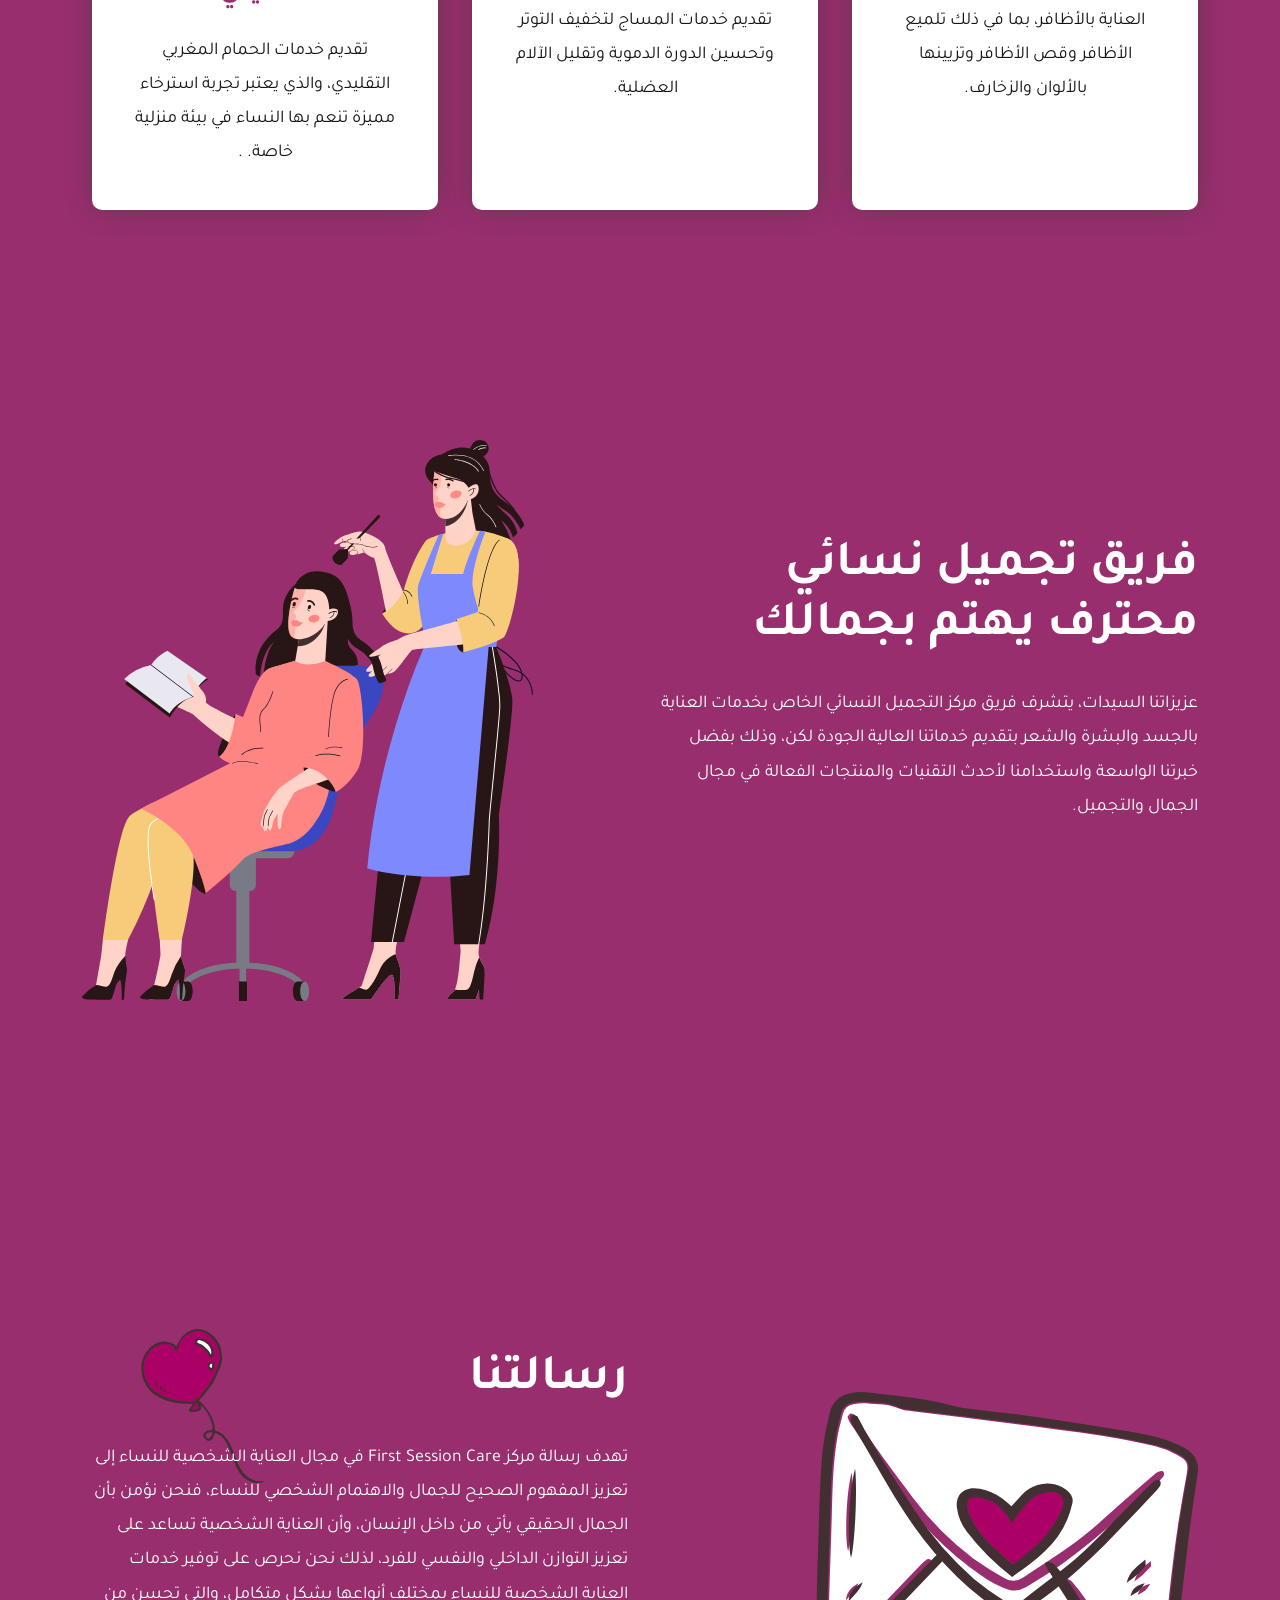
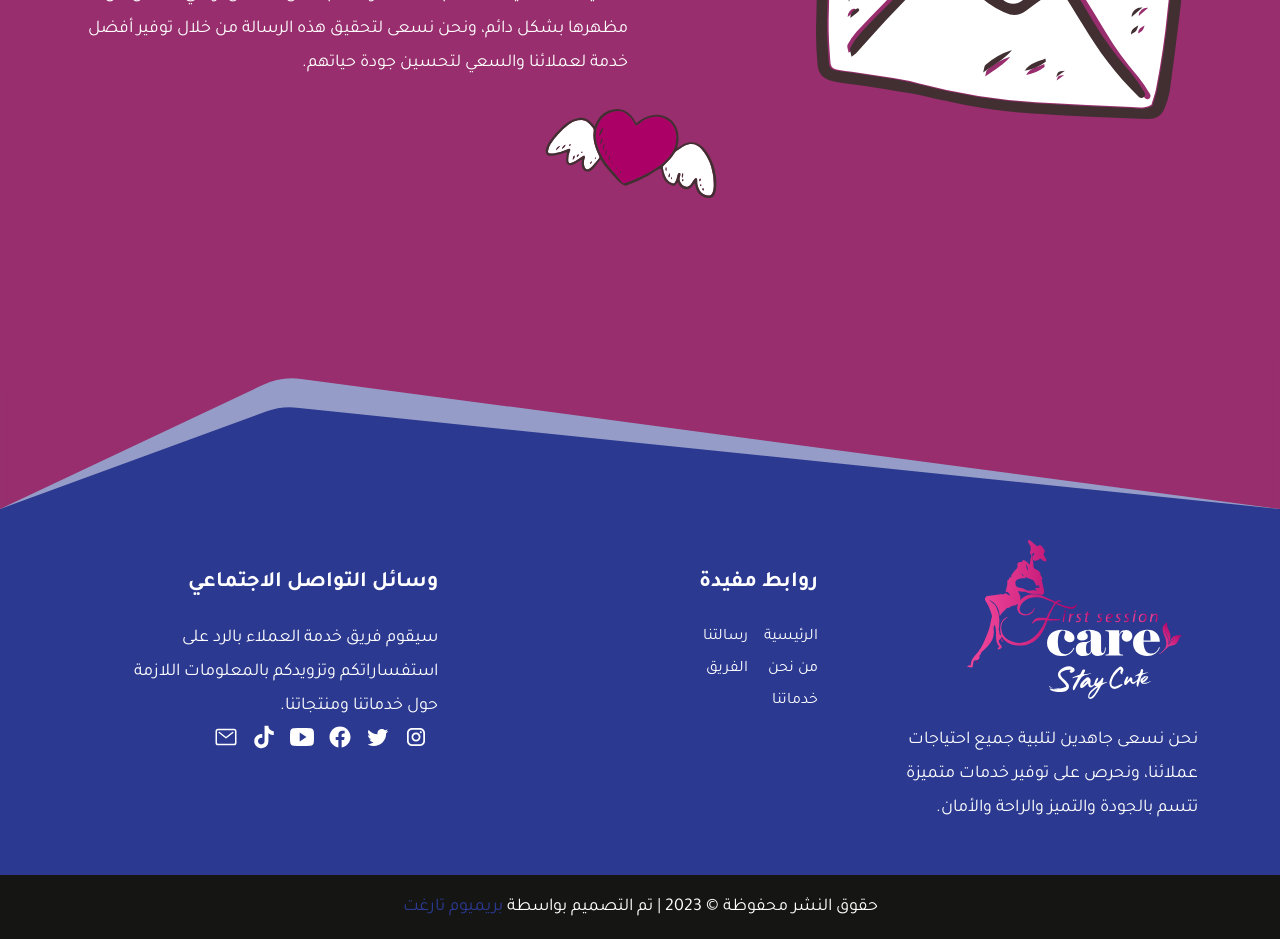
==== commit 290ba382: "" ====
--- a/index.html
+++ b/index.html
@@ -312,8 +312,6 @@
   </section>
   <!-- End Team Section -->
 
-
-
   <!-- Start Our Message Section -->
   <section class="our-message" id="our-message">
     <div class="shapes d-none d-lg-block">
@@ -344,58 +342,6 @@
     </div>
   </section>
   <!-- End Our Message Section -->
-
-
-  <!-- Start Contact Us  -->
-  <section class="contact-us py-5" id="contact-us">
-
-    <div class="container">
-      <div class="section-heading text-center">
-        <h2>إتصل بنا</h2>
-      </div>
-      <form class="px-0 mx-auto" action="mail.php" method="POST">
-        <div class="row">
-          <div class="col-12 col-lg-6 wow animate animate__fadeInUp animation-delay-1">
-            <div class="floating-label-group">
-              <input type="text" name="full_name" id="full_name" class="form-control" required />
-              <label class="floating-label" for="full_name">الإسم*</label>
-            </div>
-          </div>
-          <div class="col-12 col-lg-6 wow animate animate__fadeInUp animation-delay-2">
-            <div class="floating-label-group">
-              <input type="text" name="email" id="email" class="form-control" required />
-              <label class="floating-label" for="email">البريد*</label>
-            </div>
-          </div>
-          <div class="col-12 col-lg-6 wow animate animate__fadeInUp animation-delay-3">
-            <div class="floating-label-group">
-              <input type="text" name="tel" id="tel" class="form-control" required />
-              <label class="floating-label" for="tel">الهاتف*</label>
-            </div>
-          </div>
-          <div class="col-12 col-lg-6 wow animate animate__fadeInUp animation-delay-4">
-            <div class="floating-label-group">
-              <input type="text" name="subject" id="subject" class="form-control" required />
-              <label class="floating-label" for="subject">الموضوع*</label>
-            </div>
-          </div>
-          <div class="col-12 wow animate animate__fadeInUp animation-delay-5">
-            <div class="floating-label-group is-floating-label">
-              <div class="is-floating-label">
-                <label for="form_message" class="floating-label">الرسالة*</label>
-                <textarea name="form_message" id="form_message" cols="30" rows="7" class="form-control max-length"
-                  maxlength="400" required></textarea>
-              </div>
-            </div>
-          </div>
-          <div class="col-12 text-center wow animate animate__fadeInUp animation-delay-6">
-            <button type="submit" class="button">إرسال</button>
-          </div>
-        </div>
-      </form>
-    </div>
-  </section>
-  <!-- End Contact Us -->
 
   <!-- Start Footer -->
   <footer id="footer">
@@ -524,6 +470,12 @@
     </div>
   </div>
   <!-- End Footer -->
+
+
+  <!-- Whats APP Button -->
+  <a href="#" class="whats-app-button" target="_blank">
+    <img src="images/whatsapp-svgrepo-com.svg" alt="whatsapp">
+  </a>
 </body>
 
 </html>
--- a/css/style.css
+++ b/css/style.css
@@ -115,21 +115,6 @@
   border: none;
 }
 
-.contact-us form {
-  width: 60%;
-}
-@media (max-width: 992px) {
-  .contact-us form {
-    width: 100%;
-  }
-}
-.contact-us form .row {
-  row-gap: 50px;
-}
-.contact-us form .row label {
-  font-size: 1rem;
-}
-
 img {
   width: 100%;
   height: auto;
@@ -149,132 +134,20 @@
   border-radius: 50px;
 }
 
-.form-control {
-  background-color: transparent;
-  border-color: #982e6d;
-  border-radius: 5px;
-  min-height: 60px;
-  position: relative;
+.whats-app-button {
+  position: fixed;
+  bottom: 40px;
+  right: 40px;
   z-index: 999999;
 }
-
-.form-control:focus {
-  -webkit-box-shadow: none;
-          box-shadow: none;
-  border-color: #fff;
-}
-
-.animation-delay-1 {
-  -webkit-animation-delay: 100ms;
-          animation-delay: 100ms;
-}
-
-.animation-delay-2 {
-  -webkit-animation-delay: 200ms;
-          animation-delay: 200ms;
-}
-
-.animation-delay-3 {
-  -webkit-animation-delay: 300ms;
-          animation-delay: 300ms;
-}
-
-.animation-delay-4 {
-  -webkit-animation-delay: 400ms;
-          animation-delay: 400ms;
-}
-
-.animation-delay-5 {
-  -webkit-animation-delay: 500ms;
-          animation-delay: 500ms;
-}
-
-.animation-delay-6 {
-  -webkit-animation-delay: 600ms;
-          animation-delay: 600ms;
-}
-
-.animation-delay-7 {
-  -webkit-animation-delay: 700ms;
-          animation-delay: 700ms;
-}
-
-.animation-delay-8 {
-  -webkit-animation-delay: 800ms;
-          animation-delay: 800ms;
-}
-
-.animation-delay-9 {
-  -webkit-animation-delay: 900ms;
-          animation-delay: 900ms;
-}
-
-.animation-delay-10 {
-  -webkit-animation-delay: 1000ms;
-          animation-delay: 1000ms;
-}
-
-@media (max-width: 768px) {
-  .wow {
-    -webkit-transition-property: none !important;
-    transition-property: none !important;
-    -webkit-transform: none !important;
-            transform: none !important;
-    -webkit-animation: none !important;
-            animation: none !important;
-  }
-}
-input,
-textarea {
-  background-color: transparent !important;
-  border-color: #fff !important;
-  color: #fff !important;
-}
-input:focus,
-textarea:focus {
-  background-color: transparent !important;
-  border-color: #fff !important;
-  color: #fff !important;
-}
-
-.floating-label-group {
-  position: relative;
-}
-.floating-label-group input,
-.floating-label-group textarea {
-  padding-left: 25px;
-  color: #fff;
-  border-color: #fff;
-}
-.floating-label-group .floating-label {
-  color: #fff;
-  position: absolute;
-  pointer-events: none;
-  top: 17px;
-  right: 25px;
-  -webkit-transition: all 0.3s ease;
-  transition: all 0.3s ease;
-}
-.floating-label-group input:focus ~ .floating-label,
-.floating-label-group input:not(:focus):valid ~ .floating-label {
-  top: -35px;
-  color: #fff;
-}
-.floating-label-group .is-floating-label {
-  position: relative;
-}
-.floating-label-group .is-floating-label label {
-  color: #fff;
-  position: absolute;
-  pointer-events: none;
-  top: 17px;
-  right: 25px;
-  -webkit-transition: all 0.3s ease;
-  transition: all 0.3s ease;
-}
-.floating-label-group .is-floating-label.is-focused label {
-  top: -35px;
-  color: #fff;
+.whats-app-button img {
+  width: 50px;
+}
+@media (max-width: 576px) {
+  .whats-app-button {
+    bottom: 20px;
+    right: 20px;
+  }
 }
 
 .button {
@@ -462,6 +335,12 @@
   position: relative;
   z-index: 3;
 }
+@media (max-width: 992px) {
+  section {
+    padding-top: 50px;
+    padding-bottom: 0px;
+  }
+}
 
 .section-heading {
   margin-bottom: 80px;
@@ -647,6 +526,21 @@
 @media (max-width: 992px) {
   .home {
     padding-top: 30px;
+    padding-bottom: 0;
+    min-height: -webkit-fit-content;
+    min-height: -moz-fit-content;
+    min-height: fit-content;
+    height: -webkit-fit-content;
+    height: -moz-fit-content;
+    height: fit-content;
+  }
+  .home .row {
+    min-height: -webkit-fit-content;
+    min-height: -moz-fit-content;
+    min-height: fit-content;
+    height: -webkit-fit-content;
+    height: -moz-fit-content;
+    height: fit-content;
   }
   .home h1 {
     font-size: 50px;
@@ -717,9 +611,10 @@
   }
 }
 .our-services .service-card .card-image img {
-  gf: 100%;
-  v: 300px;
-  s: contain;
+  width: 100%;
+  height: 300px;
+  -o-object-fit: contain;
+     object-fit: contain;
 }
 .our-services .service-card .card-heading {
   font-weight: 600;
@@ -1015,10 +910,12 @@
   -webkit-transition: 0.4s;
   transition: 0.4s;
   border: 1px solid #fff;
+  border-radius: 10px;
 }
 .accordion .accordion-tab h3 {
   font-size: calc(1.3125rem + 0.75vw);
   color: #fff;
+  margin: 0;
 }
 @media (min-width: 1200px) {
   .accordion .accordion-tab h3 {
@@ -1042,6 +939,8 @@
   border-radius: 0px 0px 4px 4px;
   margin-bottom: 20px;
   background-color: #1f2969;
+  border-bottom-right-radius: 10px;
+  border-bottom-left-radius: 10px;
 }
 .accordion .accordion-panel p {
   color: #ddd;
@@ -1050,6 +949,11 @@
 .accordion-tab.active + .accordion-panel {
   border-top: 1px solid #fff;
   padding: 18px;
+}
+
+.accordion-tab.active {
+  border-bottom-right-radius: 0;
+  border-bottom-left-radius: 0;
 }
 
 @-webkit-keyframes floating {
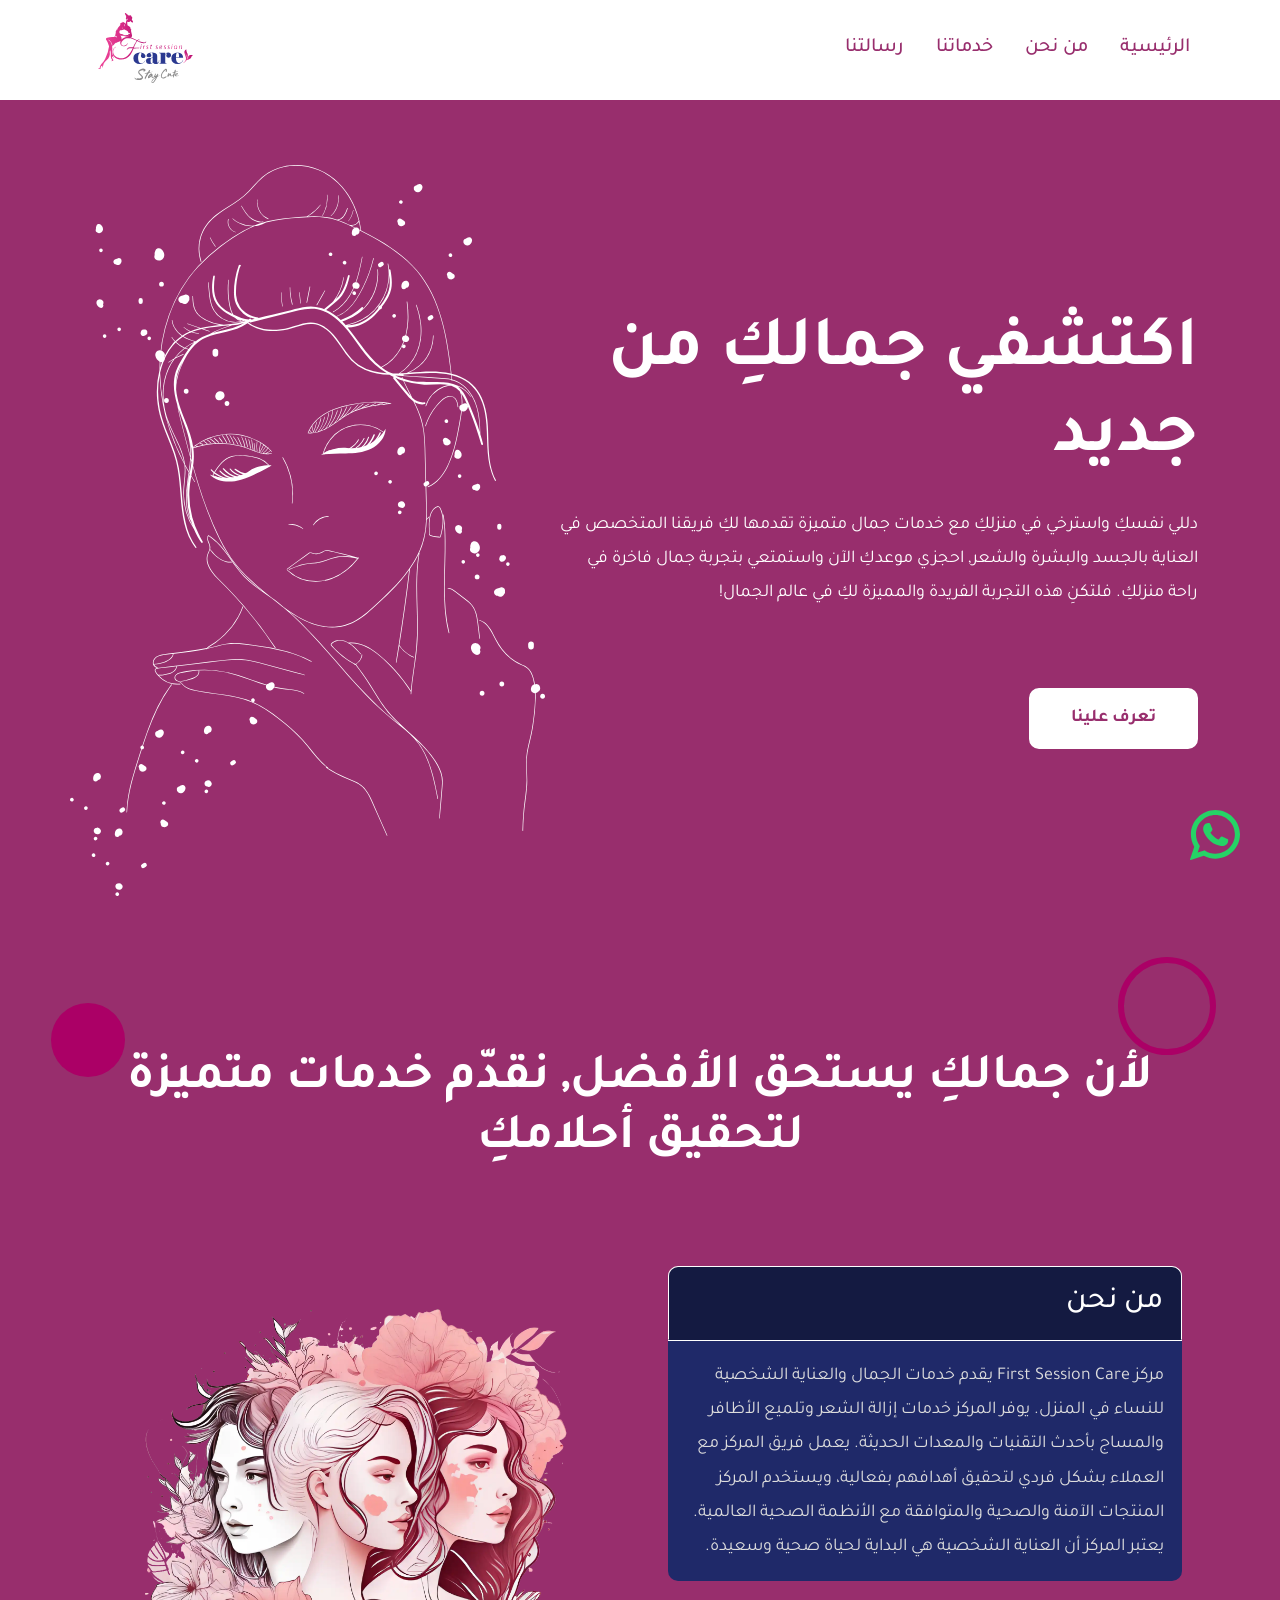
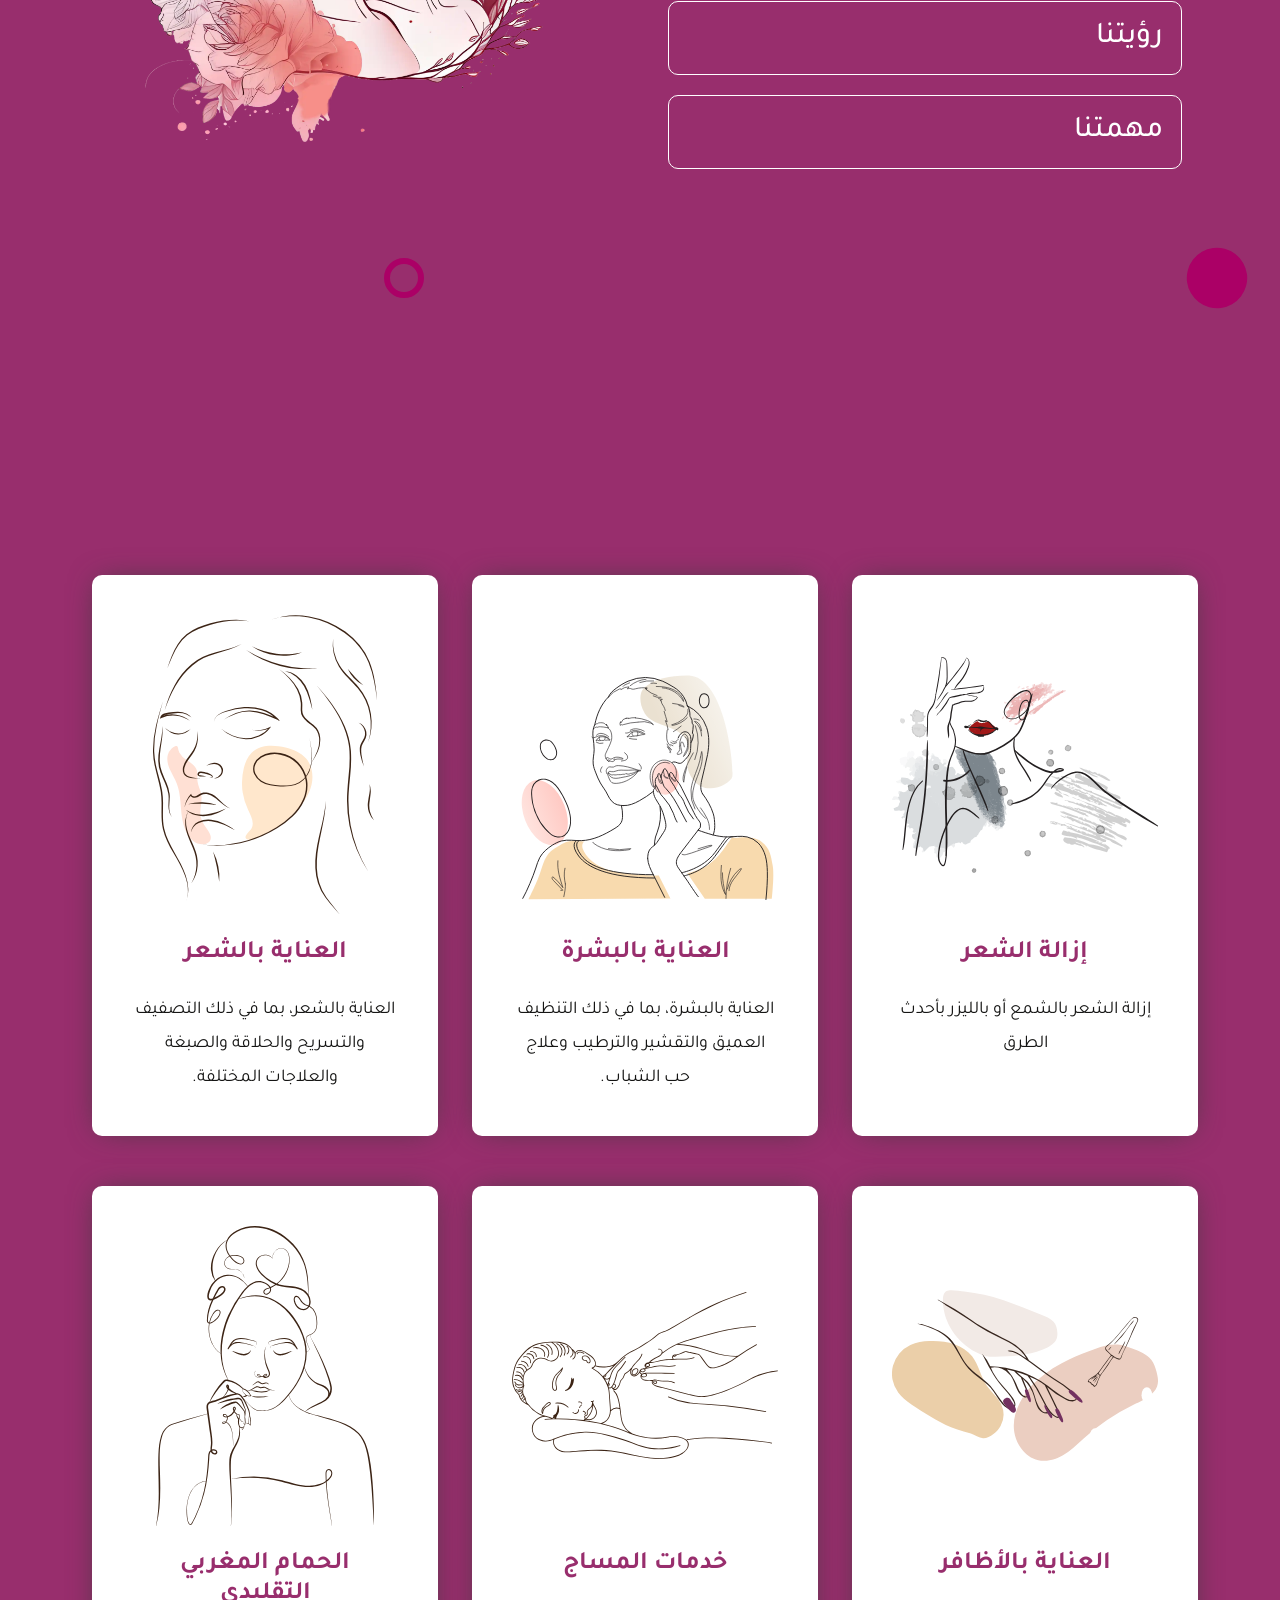
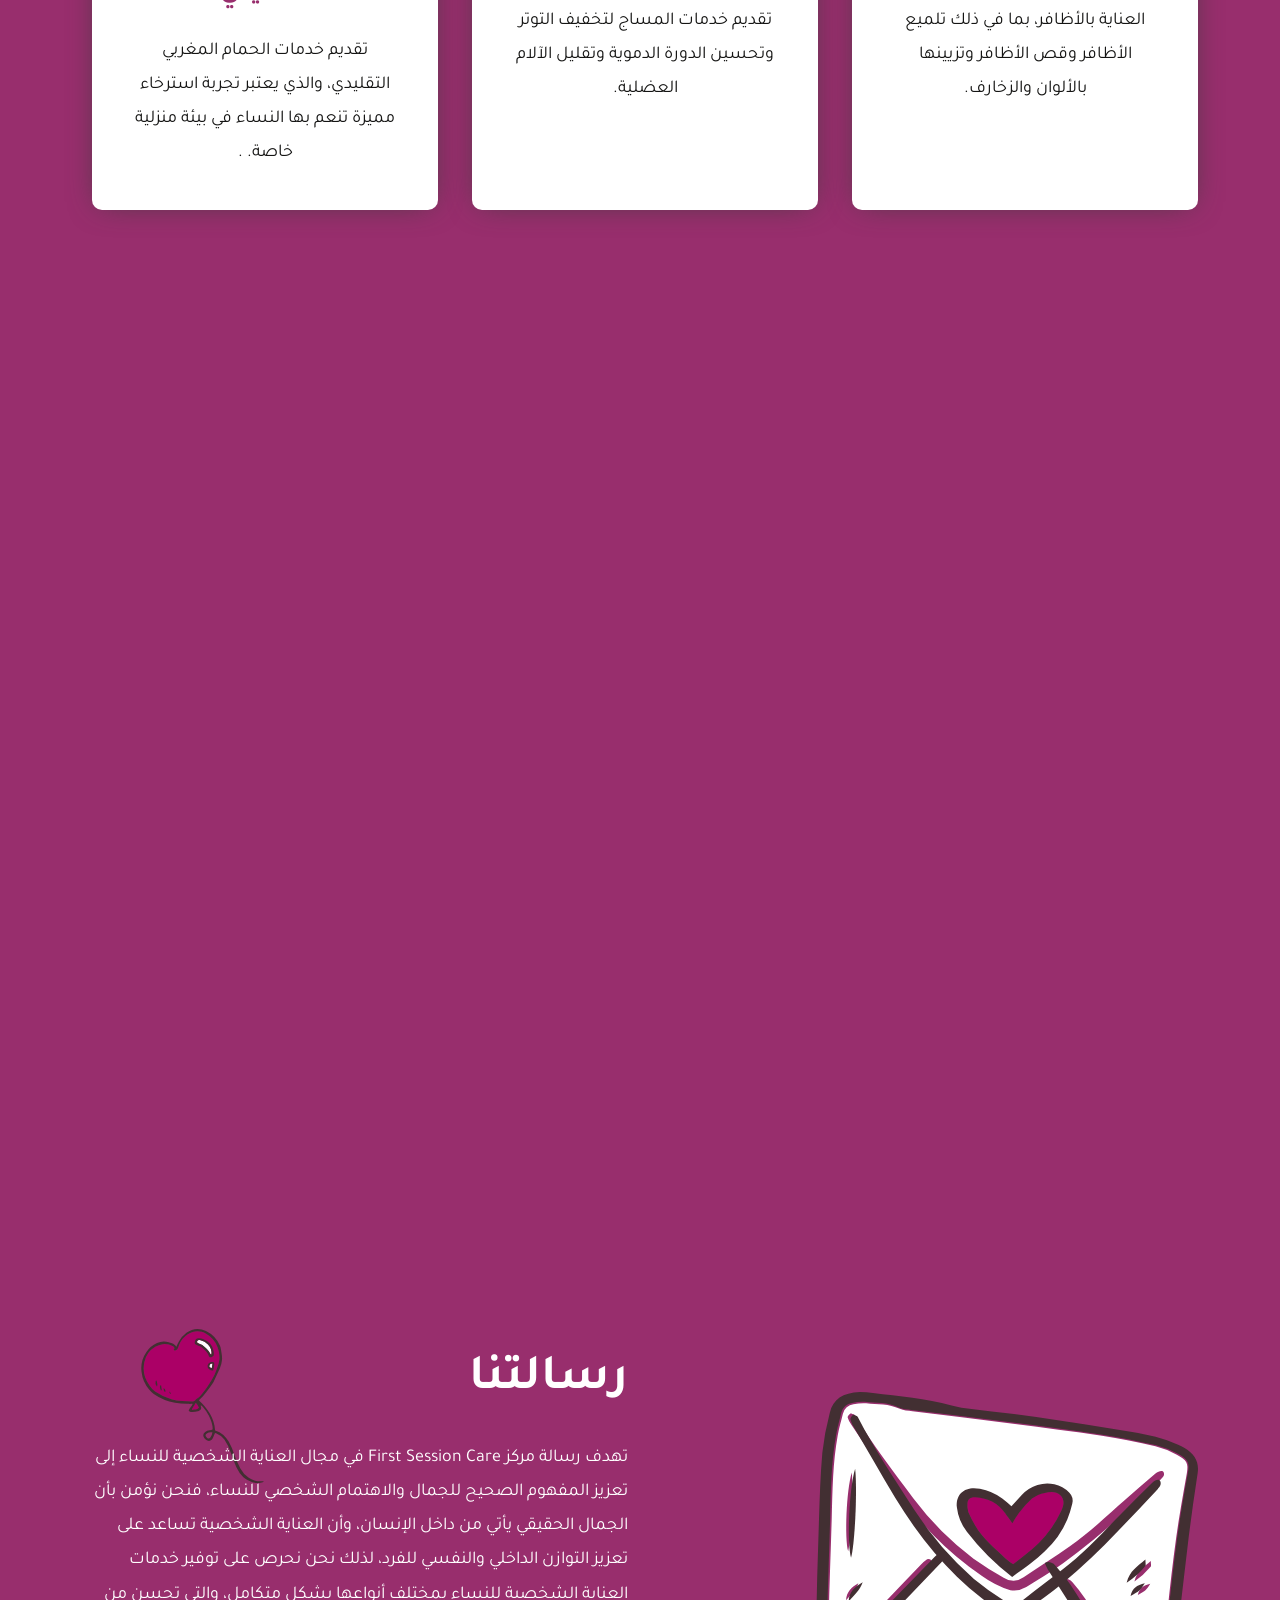
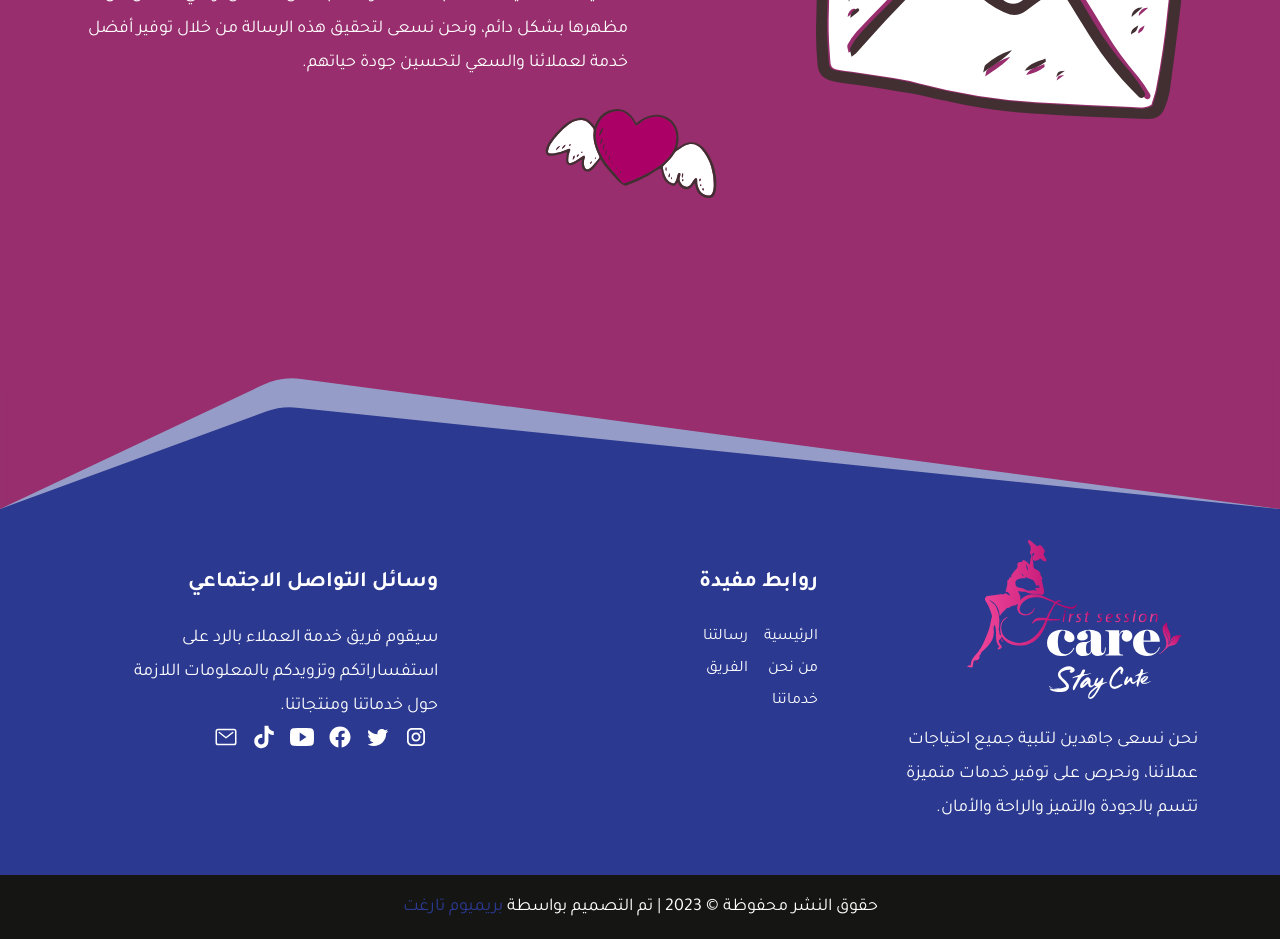
==== commit a2b505fa: "" ====
--- a/index.html
+++ b/index.html
@@ -473,7 +473,7 @@
 
 
   <!-- Whats APP Button -->
-  <a href="#" class="whats-app-button" target="_blank">
+  <a href="https://wa.me/+9660558001856" class="whats-app-button" target="_blank">
     <img src="images/whatsapp-svgrepo-com.svg" alt="whatsapp">
   </a>
 </body>
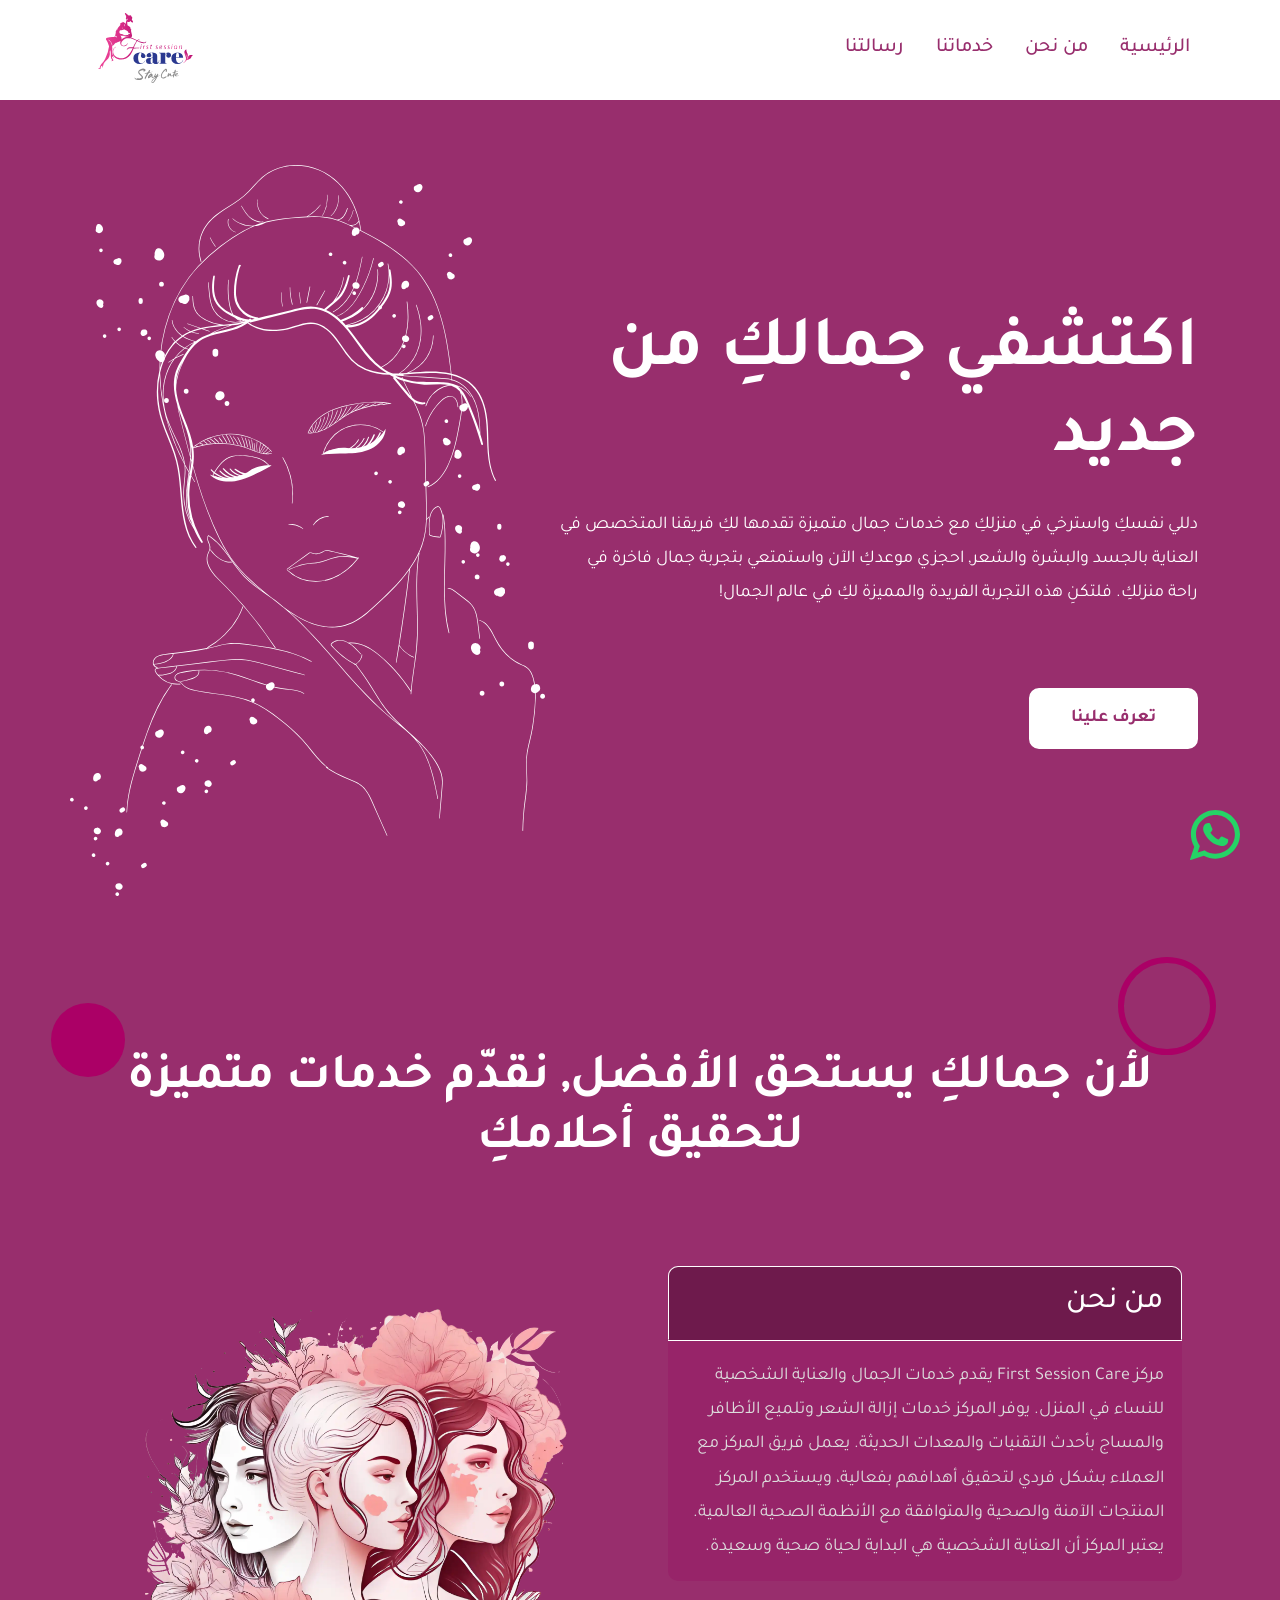
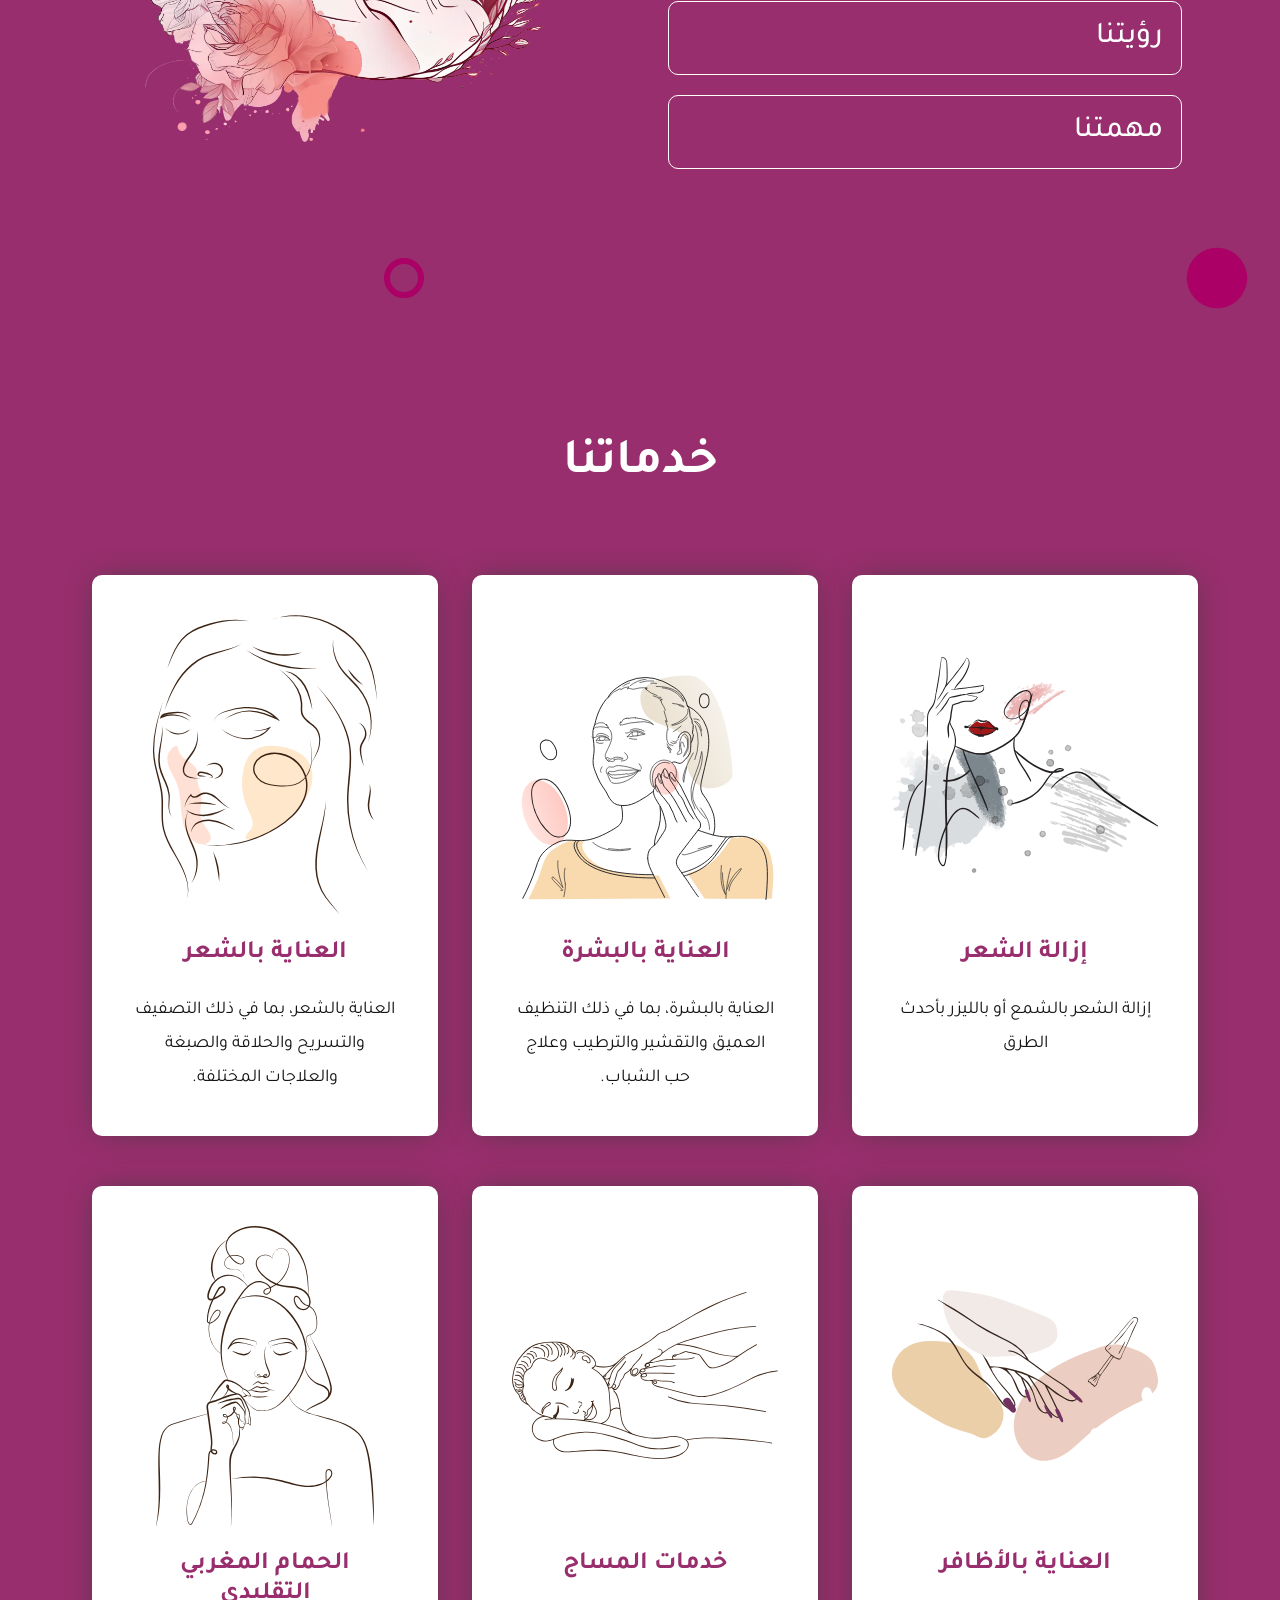
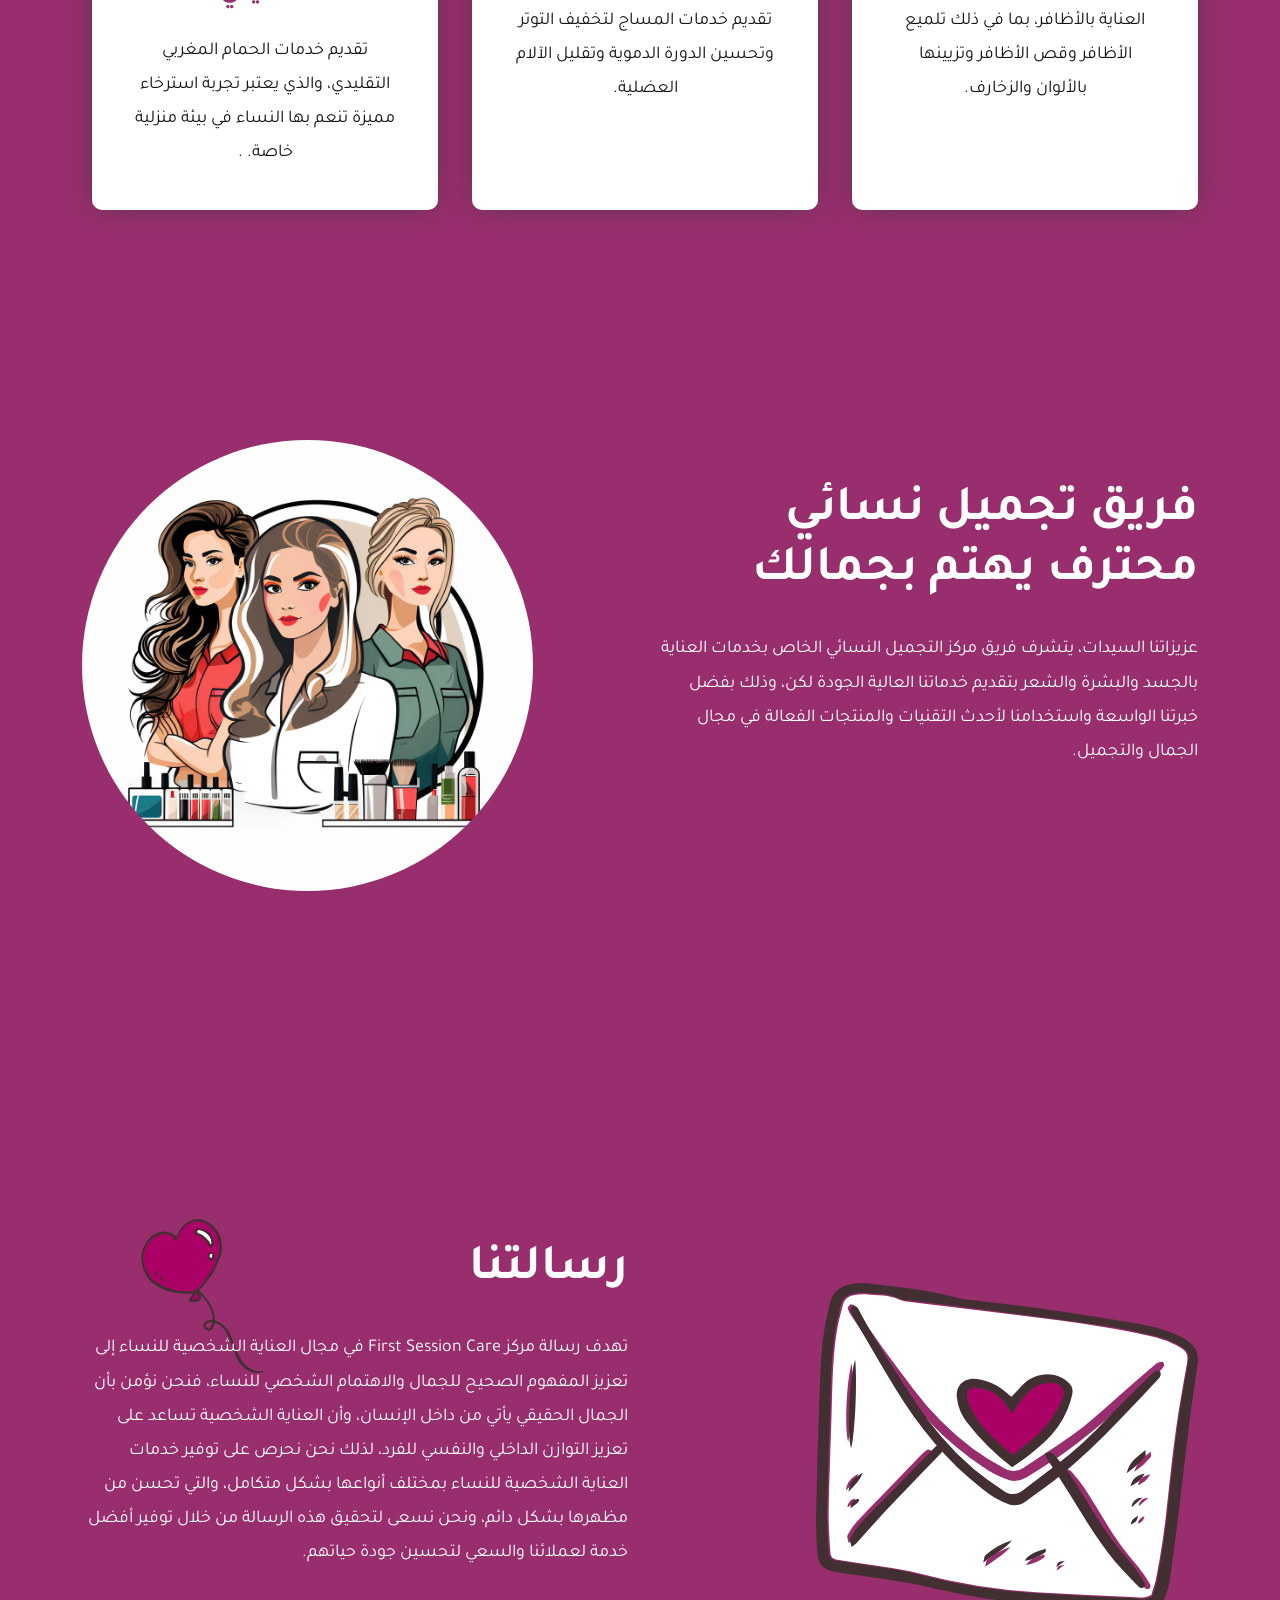
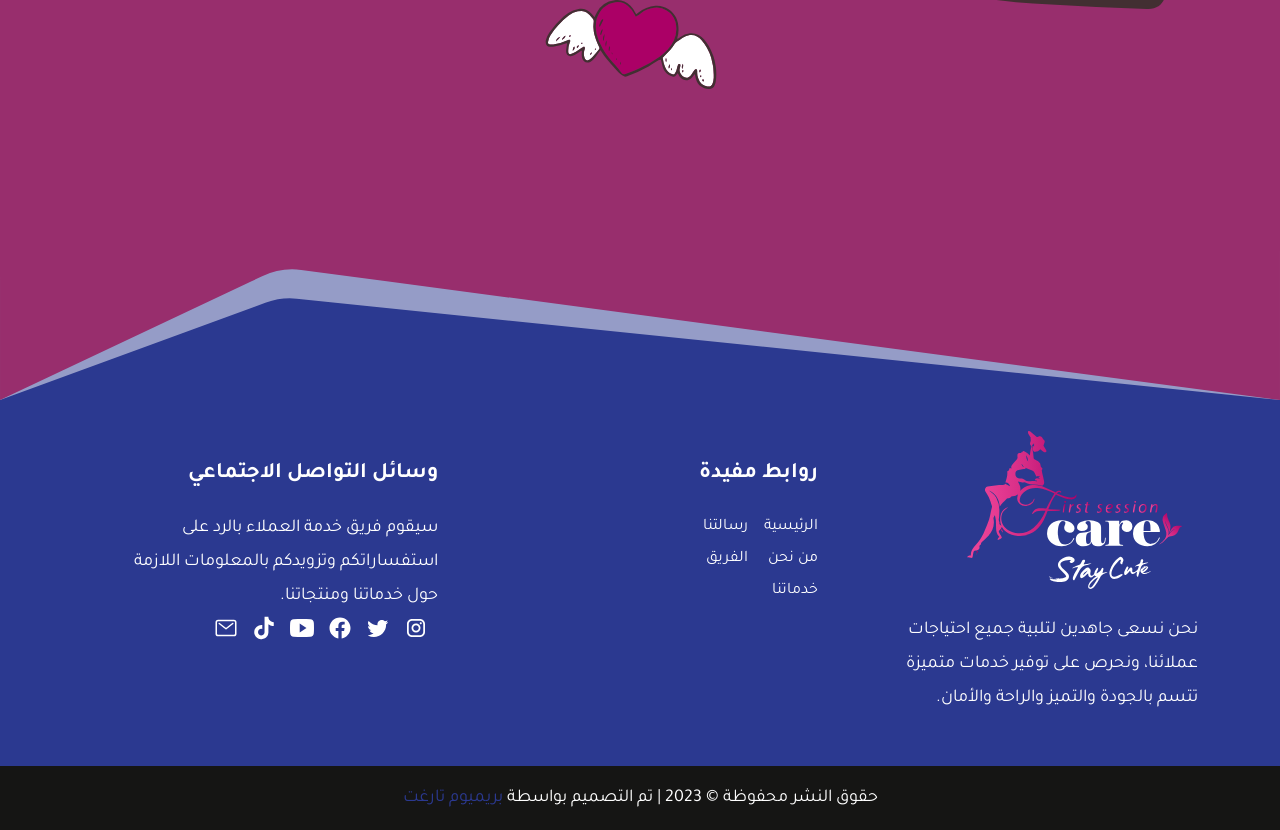
==== commit b3061e04: "" ====
--- a/index.html
+++ b/index.html
@@ -305,7 +305,7 @@
           </div>
         </div>
         <div class="col-12 col-lg-5 mb-5 mb-lg-0 wow animate animate__slideInLeft">
-          <img src="images/team/team.svg" alt="Team">
+          <img src="images/team.webp" alt="Team">
         </div>
       </div>
     </div>
--- a/css/style.css
+++ b/css/style.css
@@ -652,6 +652,7 @@
 .team img {
   max-width: 100%;
   width: auto;
+  border-radius: 50%;
 }
 .team .team-card {
   padding: calc(1.275rem + 0.3vw) calc(1.275rem + 0.3vw) calc(1.3125rem + 0.75vw);
@@ -923,12 +924,12 @@
   }
 }
 .accordion .accordion-tab:hover {
-  background-color: #1f2969;
+  background-color: #972469;
   border-color: transparent;
 }
 .accordion .accordion-tab.active {
   border-bottom-color: transparent;
-  background-color: #141a41;
+  background-color: #6e1a4c;
 }
 .accordion .accordion-panel {
   padding: 0 18px;
@@ -938,7 +939,7 @@
   transition: max-height 0.2s ease-out;
   border-radius: 0px 0px 4px 4px;
   margin-bottom: 20px;
-  background-color: #1f2969;
+  background-color: #972469;
   border-bottom-right-radius: 10px;
   border-bottom-left-radius: 10px;
 }
